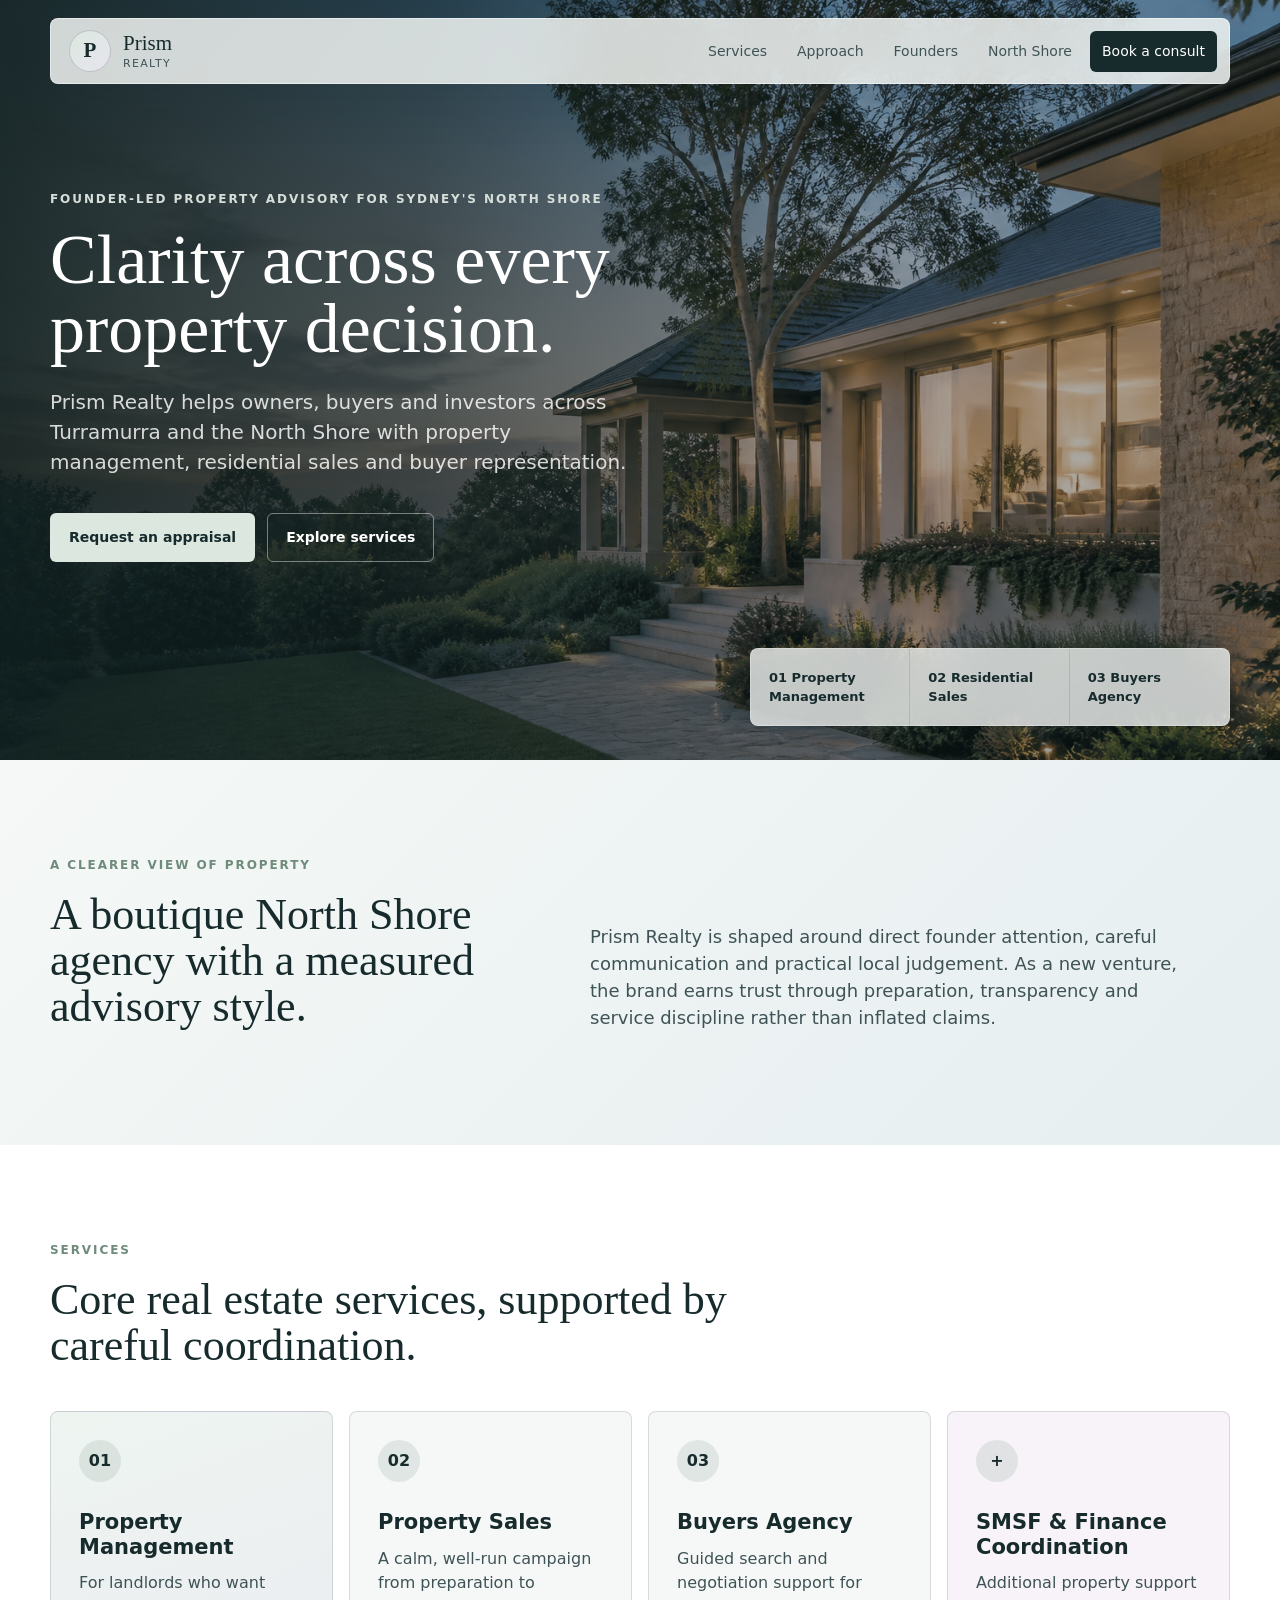
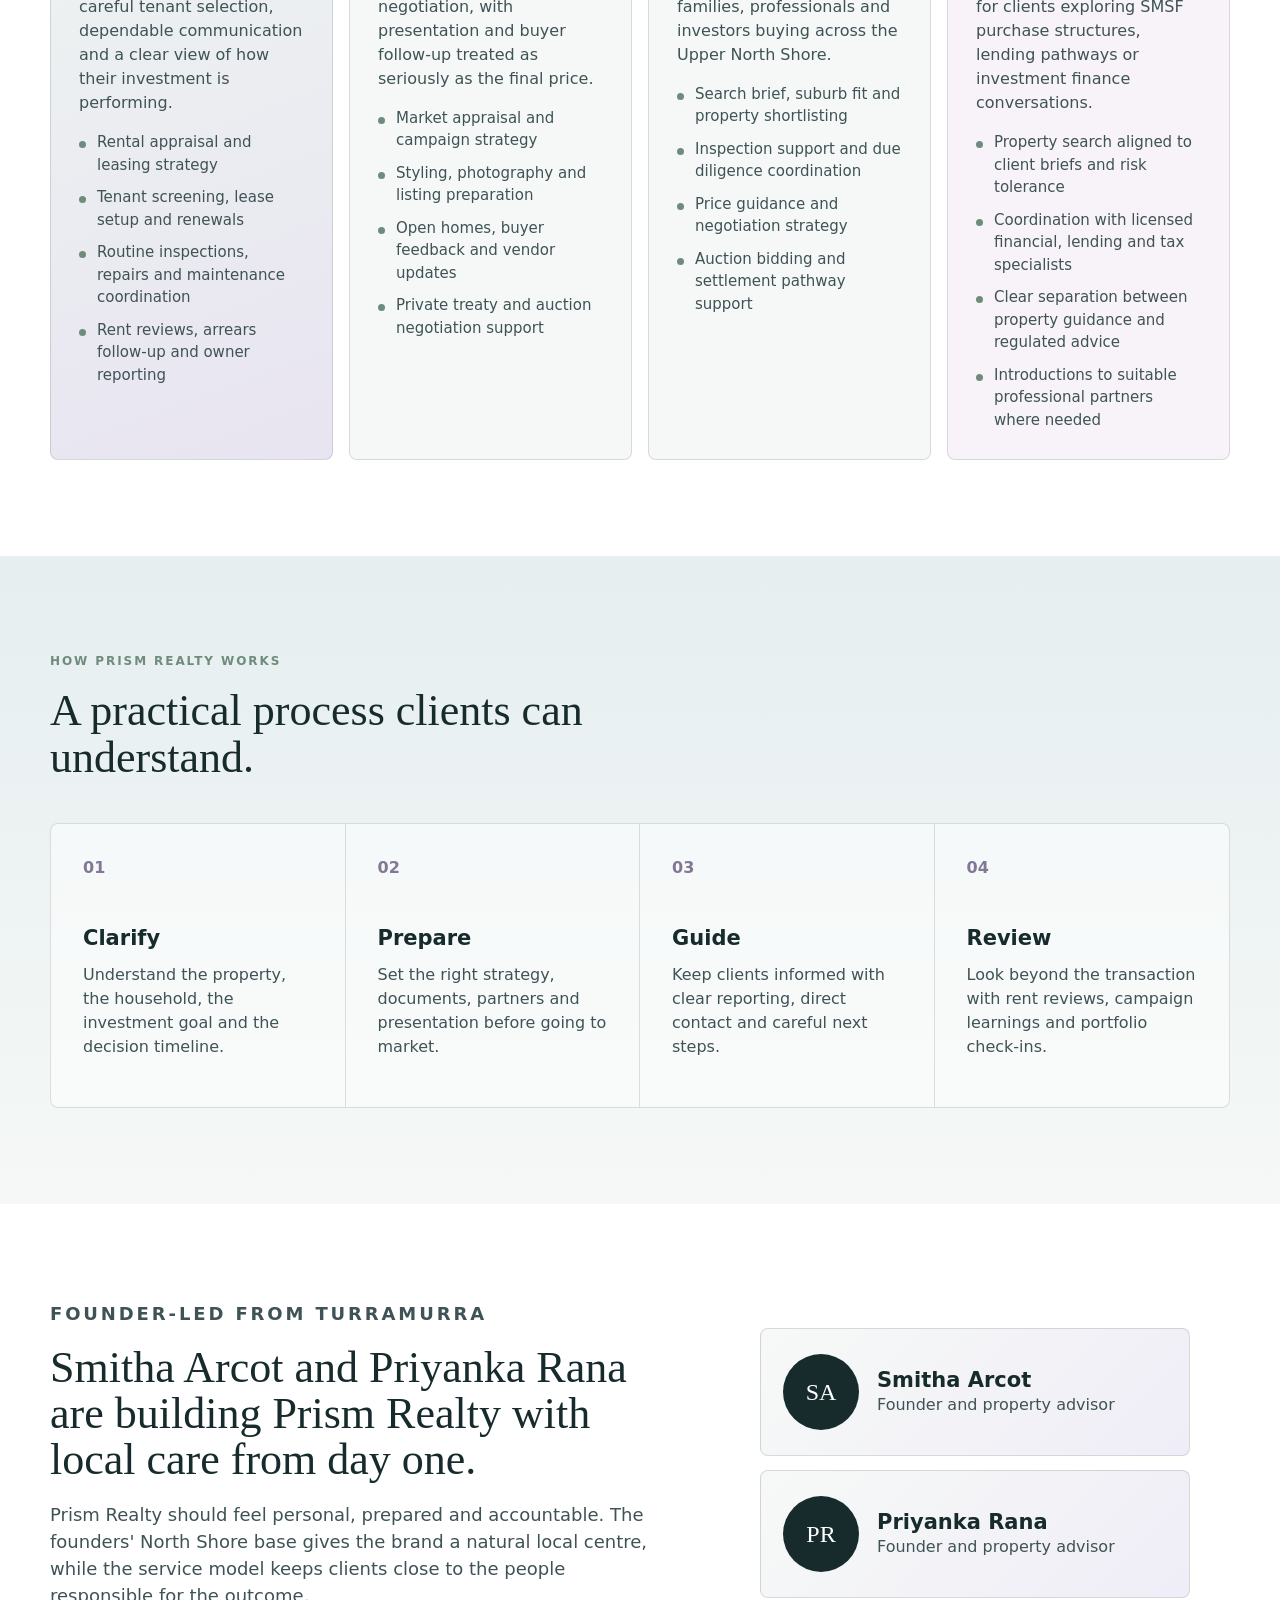
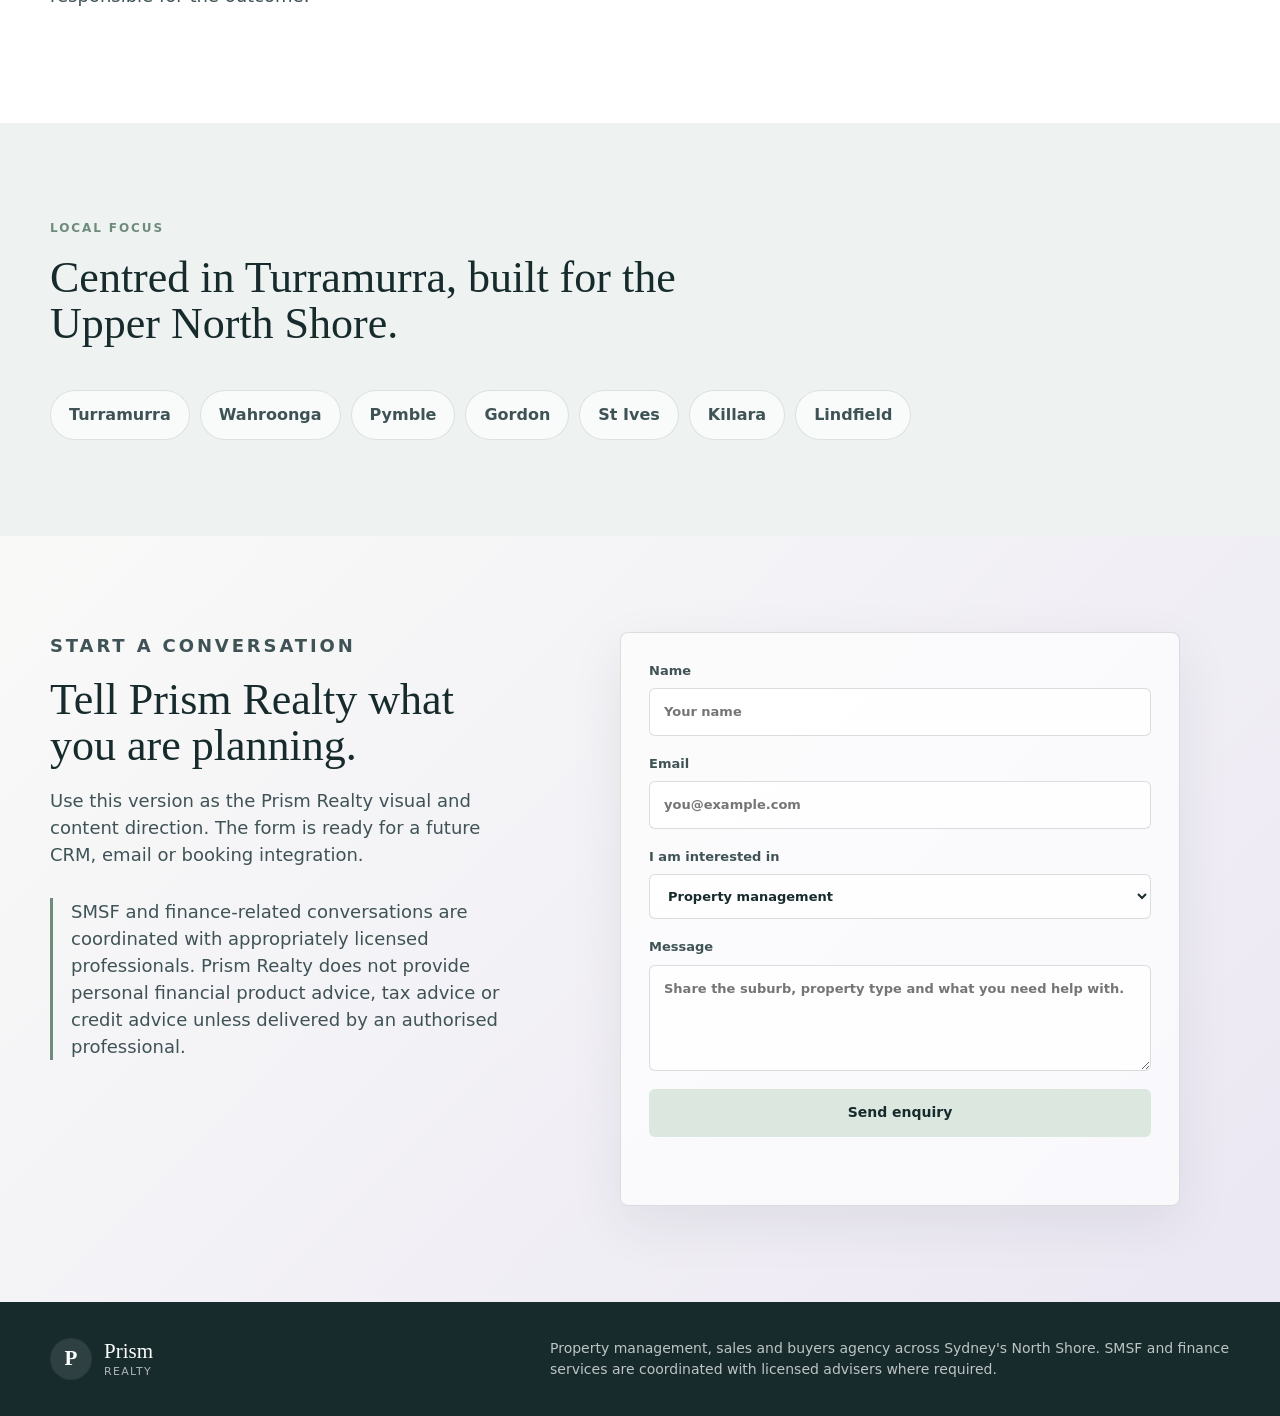
==== index.html @ a43b17c7 "Rebrand site to Prism Realty" ====
<!doctype html>
<html lang="en-AU">
  <head>
    <meta charset="utf-8" />
    <meta name="viewport" content="width=device-width, initial-scale=1" />
    <meta http-equiv="refresh" content="0; url=prism-realty.html" />
    <title>Prism Realty</title>
    <link rel="canonical" href="prism-realty.html" />
  </head>
  <body>
    <p><a href="prism-realty.html">Continue to Prism Realty</a></p>
  </body>
</html>
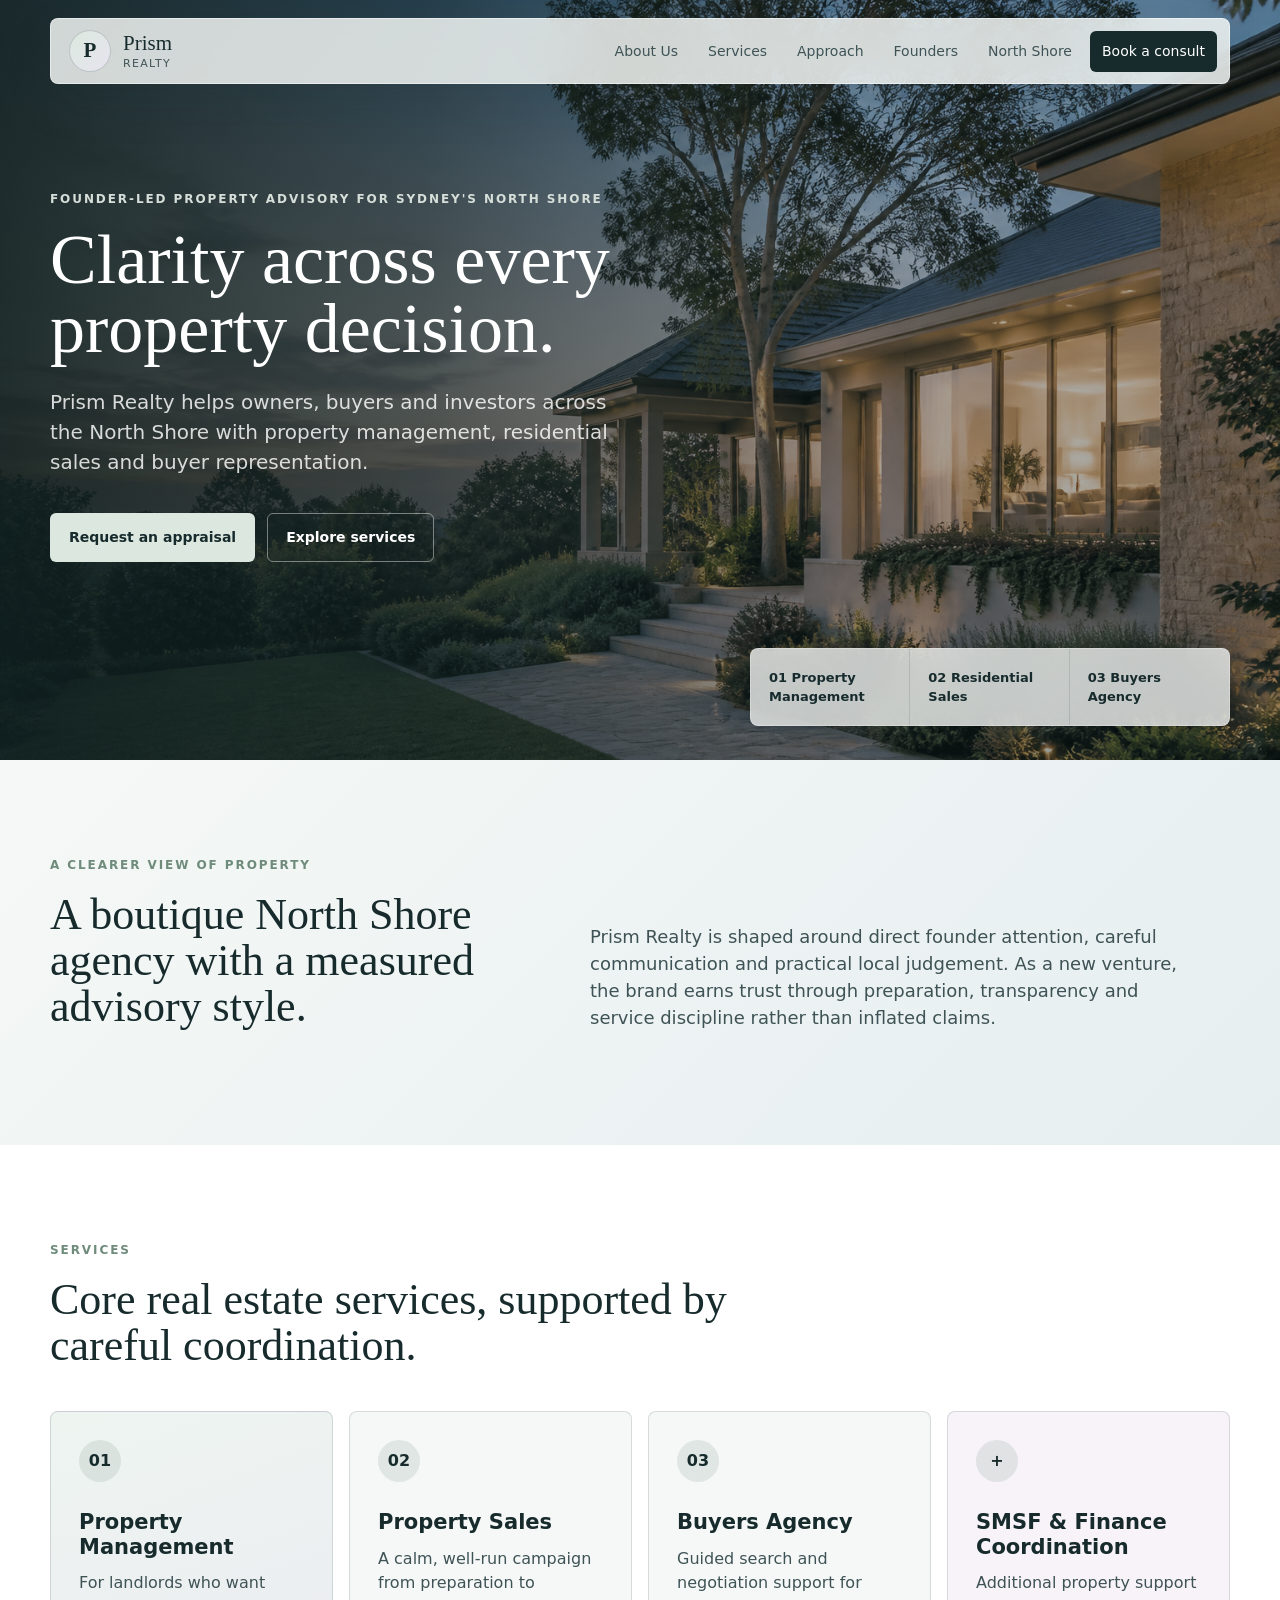
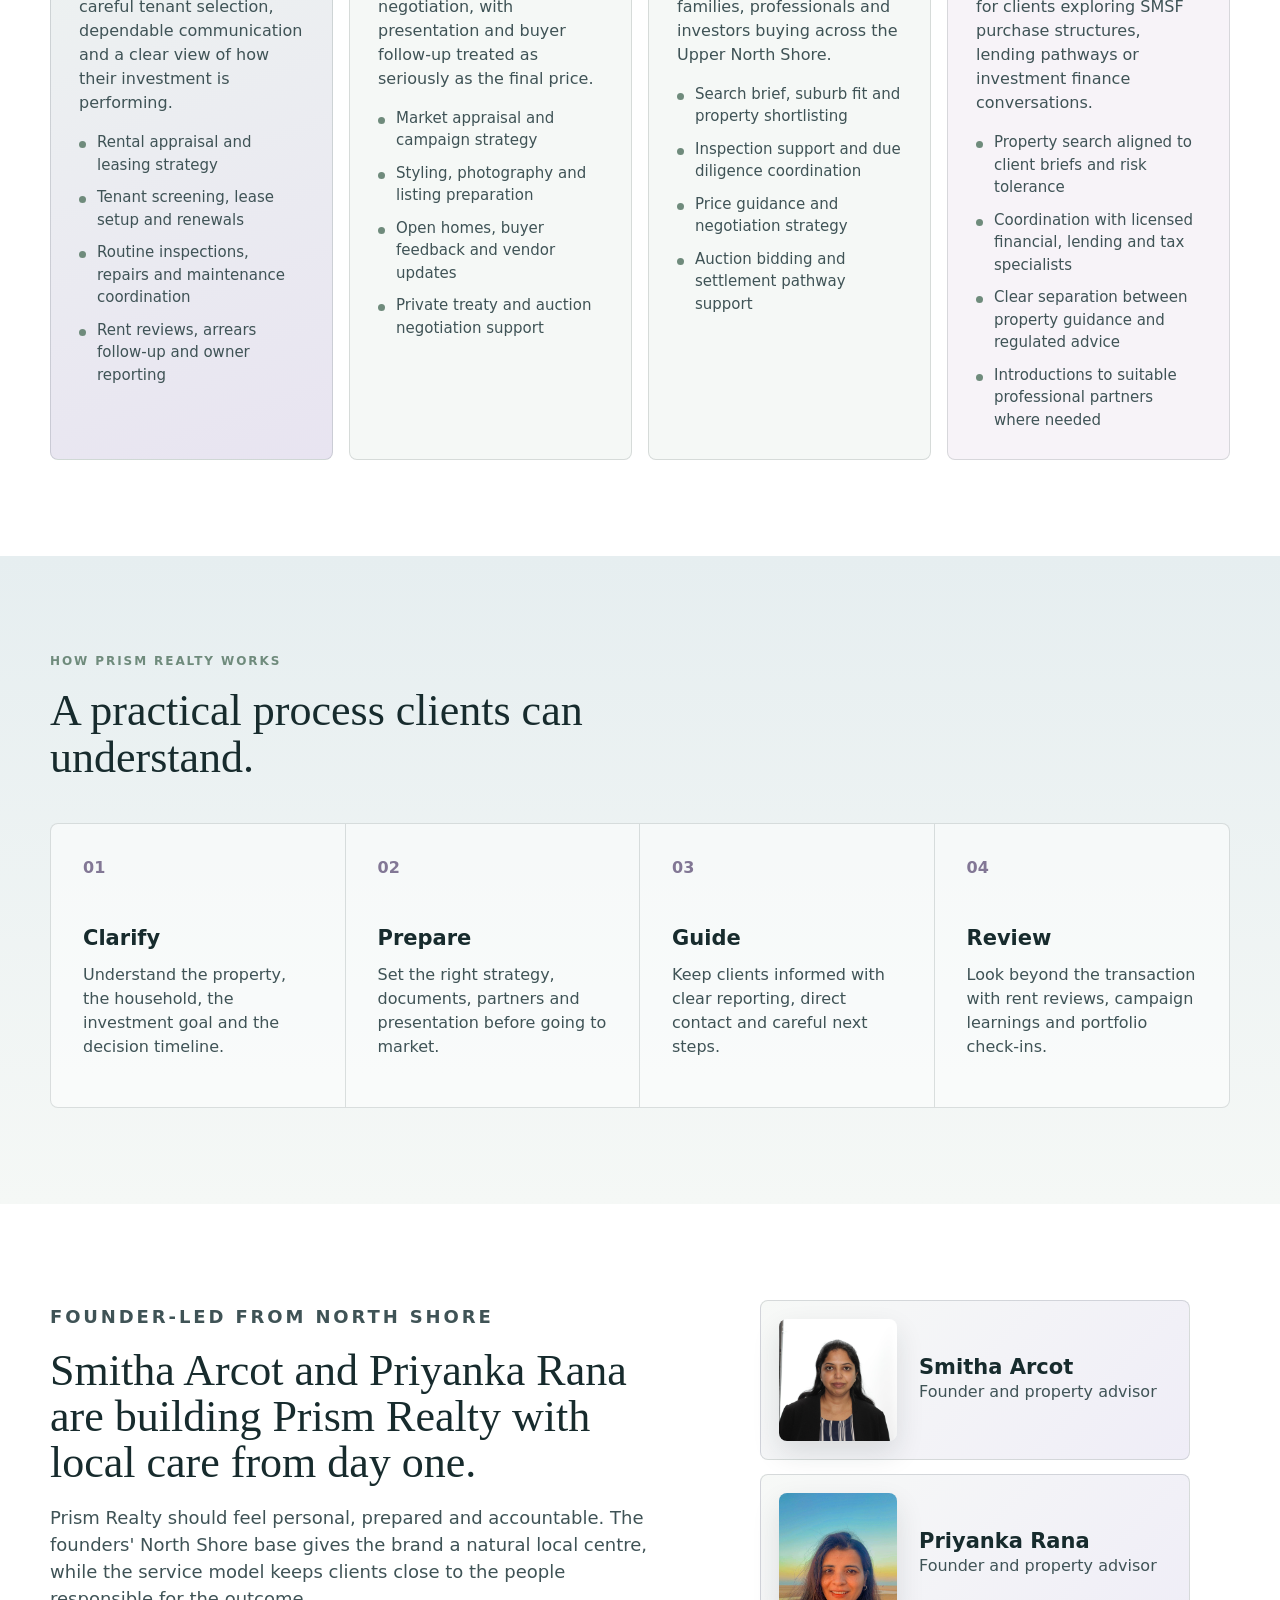
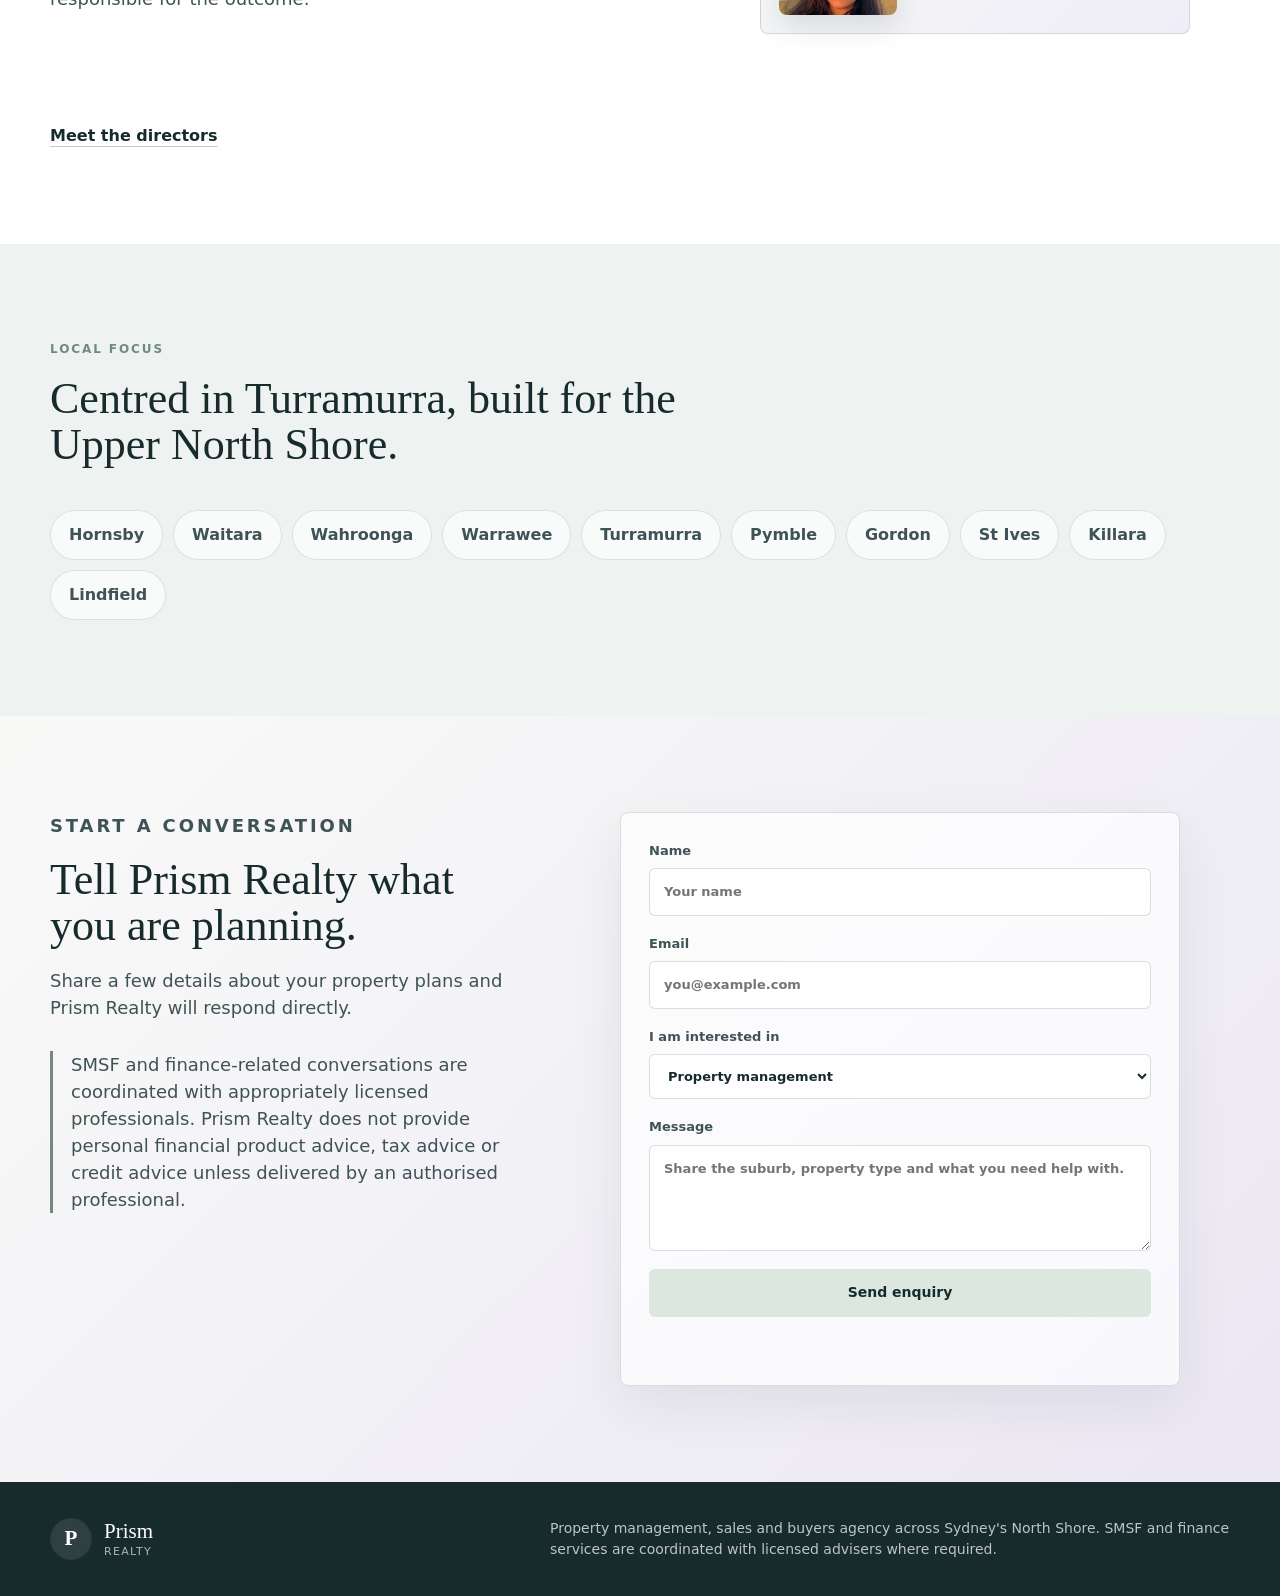
==== commit 3935991f: "Profile Page Build" ====
--- a/index.html
+++ b/index.html
@@ -3,11 +3,283 @@
   <head>
     <meta charset="utf-8" />
     <meta name="viewport" content="width=device-width, initial-scale=1" />
-    <meta http-equiv="refresh" content="0; url=prism-realty.html" />
-    <title>Prism Realty</title>
-    <link rel="canonical" href="prism-realty.html" />
+    <title>Prism Realty | North Shore Property Management, Sales & Buyers Agency</title>
+    <meta
+      name="description"
+      content="Prism Realty is a founder-led real estate advisory for Sydney's North Shore, supporting property management, residential sales, buyers agency and coordinated SMSF property services."
+    />
+    <link rel="icon" type="image/svg+xml" href="assets/prism-favicon.svg" />
+    <link rel="stylesheet" href="styles.css" />
   </head>
   <body>
-    <p><a href="prism-realty.html">Continue to Prism Realty</a></p>
+    <header class="site-header" id="top">
+      <a class="brand" href="#top" aria-label="Prism Realty home">
+        <span class="brand-mark" aria-hidden="true">P</span>
+        <span>
+          <strong>Prism</strong>
+          <small>Realty</small>
+        </span>
+      </a>
+      <button class="nav-toggle" type="button" aria-expanded="false" aria-controls="site-nav">
+        <span class="sr-only">Menu</span>
+        <span></span>
+        <span></span>
+      </button>
+      <nav class="site-nav" id="site-nav" aria-label="Primary navigation">
+        <a href="about.html">About Us</a>
+        <a href="#services">Services</a>
+        <a href="#approach">Approach</a>
+        <a href="#founders">Founders</a>
+        <a href="#north-shore">North Shore</a>
+        <a class="nav-cta" href="#contact">Book a consult</a>
+      </nav>
+    </header>
+
+    <main>
+      <section class="hero" aria-label="Prism Realty introduction">
+        <img class="hero-image" src="assets/prism-realty-hero.png" alt="Leafy North Shore home at dusk" />
+        <div class="hero-shade" aria-hidden="true"></div>
+        <div class="hero-content">
+          <p class="eyebrow">Founder-led property advisory for Sydney's North Shore</p>
+          <h1>Clarity across every property decision.</h1>
+          <p class="hero-copy">
+            Prism Realty helps owners, buyers and investors across the North Shore
+            with property management, residential sales and buyer representation.
+          </p>
+          <div class="hero-actions" aria-label="Primary actions">
+            <a class="button primary" href="#contact">Request an appraisal</a>
+            <a class="button secondary" href="#services">Explore services</a>
+          </div>
+        </div>
+        <aside class="hero-panel" aria-label="Prism Realty focus areas">
+          <span>01 Property Management</span>
+          <span>02 Residential Sales</span>
+          <span>03 Buyers Agency</span>
+        </aside>
+      </section>
+
+      <section class="intro section-pad">
+        <div class="intro-text">
+          <p class="eyebrow">A clearer view of property</p>
+          <h2>A boutique North Shore agency with a measured advisory style.</h2>
+        </div>
+        <p>
+          Prism Realty is shaped around direct founder attention, careful communication and practical local
+          judgement. As a new venture, the brand earns trust through preparation, transparency and service
+          discipline rather than inflated claims.
+        </p>
+      </section>
+
+      <section class="services section-pad" id="services">
+        <div class="section-heading">
+          <p class="eyebrow">Services</p>
+          <h2>Core real estate services, supported by careful coordination.</h2>
+        </div>
+
+        <div class="service-grid">
+          <article class="service-card feature">
+            <div class="service-number">01</div>
+            <h3>Property Management</h3>
+            <p>
+              For landlords who want careful tenant selection, dependable communication and a clear
+              view of how their investment is performing.
+            </p>
+            <ul>
+              <li>Rental appraisal and leasing strategy</li>
+              <li>Tenant screening, lease setup and renewals</li>
+              <li>Routine inspections, repairs and maintenance coordination</li>
+              <li>Rent reviews, arrears follow-up and owner reporting</li>
+            </ul>
+          </article>
+
+          <article class="service-card">
+            <div class="service-number">02</div>
+            <h3>Property Sales</h3>
+            <p>
+              A calm, well-run campaign from preparation to negotiation, with presentation and buyer
+              follow-up treated as seriously as the final price.
+            </p>
+            <ul>
+              <li>Market appraisal and campaign strategy</li>
+              <li>Styling, photography and listing preparation</li>
+              <li>Open homes, buyer feedback and vendor updates</li>
+              <li>Private treaty and auction negotiation support</li>
+            </ul>
+          </article>
+
+          <article class="service-card">
+            <div class="service-number">03</div>
+            <h3>Buyers Agency</h3>
+            <p>
+              Guided search and negotiation support for families, professionals and investors buying
+              across the Upper North Shore.
+            </p>
+            <ul>
+              <li>Search brief, suburb fit and property shortlisting</li>
+              <li>Inspection support and due diligence coordination</li>
+              <li>Price guidance and negotiation strategy</li>
+              <li>Auction bidding and settlement pathway support</li>
+            </ul>
+          </article>
+
+          <article class="service-card advisory">
+            <div class="service-number">+</div>
+            <h3>SMSF & Finance Coordination</h3>
+            <p>
+              Additional property support for clients exploring SMSF purchase structures, lending
+              pathways or investment finance conversations.
+            </p>
+            <ul>
+              <li>Property search aligned to client briefs and risk tolerance</li>
+              <li>Coordination with licensed financial, lending and tax specialists</li>
+              <li>Clear separation between property guidance and regulated advice</li>
+              <li>Introductions to suitable professional partners where needed</li>
+            </ul>
+          </article>
+        </div>
+      </section>
+
+      <section class="approach section-pad" id="approach">
+        <div class="section-heading">
+          <p class="eyebrow">How Prism Realty Works</p>
+          <h2>A practical process clients can understand.</h2>
+        </div>
+
+        <div class="process">
+          <article>
+            <span>01</span>
+            <h3>Clarify</h3>
+            <p>Understand the property, the household, the investment goal and the decision timeline.</p>
+          </article>
+          <article>
+            <span>02</span>
+            <h3>Prepare</h3>
+            <p>Set the right strategy, documents, partners and presentation before going to market.</p>
+          </article>
+          <article>
+            <span>03</span>
+            <h3>Guide</h3>
+            <p>Keep clients informed with clear reporting, direct contact and careful next steps.</p>
+          </article>
+          <article>
+            <span>04</span>
+            <h3>Review</h3>
+            <p>Look beyond the transaction with rent reviews, campaign learnings and portfolio check-ins.</p>
+          </article>
+        </div>
+      </section>
+
+      <section class="founders section-pad" id="founders">
+        <div class="founder-copy">
+          <p class="eyebrow">Founder-led from North Shore</p>
+          <h2>Smitha Arcot and Priyanka Rana are building Prism Realty with local care from day one.</h2>
+          <p>
+            Prism Realty should feel personal, prepared and accountable. The founders' North Shore base
+            gives the brand a natural local centre, while the service model keeps clients close to the
+            people responsible for the outcome.
+          </p>
+        </div>
+        <div class="founder-cards" aria-label="Founders">
+          <article>
+            <img src="Smitha.jpeg" alt="Smitha Arcot" />
+            <div>
+              <h3>Smitha Arcot</h3>
+              <p>Founder and property advisor</p>
+            </div>
+          </article>
+          <article>
+            <img src="Priyanka.jpeg" alt="Priyanka Rana" />
+            <div>
+              <h3>Priyanka Rana</h3>
+              <p>Founder and property advisor</p>
+            </div>
+          </article>
+        </div>
+        <a class="text-link" href="about.html">Meet the directors</a>
+      </section>
+
+      <section class="north-shore section-pad" id="north-shore">
+        <div class="section-heading">
+          <p class="eyebrow">Local focus</p>
+          <h2>Centred in Turramurra, built for the Upper North Shore.</h2>
+        </div>
+        <div class="suburb-strip" aria-label="North Shore suburbs">
+          <span>Hornsby</span>
+          <span>Waitara</span>
+          <span>Wahroonga</span>
+          <span>Warrawee</span>
+          <span>Turramurra</span>          
+          <span>Pymble</span>
+          <span>Gordon</span>
+          <span>St Ives</span>
+          <span>Killara</span>
+          <span>Lindfield</span>
+        </div>
+      </section>
+
+      <section class="contact section-pad" id="contact">
+        <div class="contact-copy">
+          <p class="eyebrow">Start a conversation</p>
+          <h2>Tell Prism Realty what you are planning.</h2>
+          <p>
+            Share a few details about your property plans and Prism Realty will respond directly.
+          </p>
+          <p class="note">
+            SMSF and finance-related conversations are coordinated with appropriately licensed professionals.
+            Prism Realty does not provide personal financial product advice, tax advice or credit advice
+            unless delivered by an authorised professional.
+          </p>
+        </div>
+
+        <form class="contact-form" action="https://api.web3forms.com/submit" method="POST" aria-label="Contact form">
+          <input type="hidden" name="access_key" value="7c86789f-d9c9-4864-abad-19c377d803b7" />
+          <input type="hidden" name="subject" value="New Prism Realty website enquiry" />
+          <input type="hidden" name="from_name" value="Prism Realty Website" />
+          <input type="checkbox" name="botcheck" tabindex="-1" autocomplete="off" class="botcheck" />
+          <label>
+            Name
+            <input type="text" name="name" autocomplete="name" placeholder="Your name" required />
+          </label>
+          <label>
+            Email
+            <input type="email" name="email" autocomplete="email" placeholder="you@example.com" required />
+          </label>
+          <label>
+            I am interested in
+            <select name="interest" required>
+              <option>Property management</option>
+              <option>Property sales</option>
+              <option>Buyers agency</option>
+              <option>SMSF or finance coordination</option>
+            </select>
+          </label>
+          <label>
+            Message
+            <textarea name="message" rows="4" placeholder="Share the suburb, property type and what you need help with." required></textarea>
+          </label>
+          <button class="button primary" type="submit">
+            <span class="button-label">Send enquiry</span>
+            <span class="button-loading" aria-hidden="true">Sending...</span>
+          </button>
+          <p class="form-status" role="status" aria-live="polite"></p>
+        </form>
+      </section>
+    </main>
+
+    <footer class="site-footer">
+      <a class="brand footer-brand" href="#top" aria-label="Prism Realty home">
+        <span class="brand-mark" aria-hidden="true">P</span>
+        <span>
+          <strong>Prism</strong>
+          <small>Realty</small>
+        </span>
+      </a>
+      <p>
+        Property management, sales and buyers agency across Sydney's North Shore. SMSF and finance
+        services are coordinated with licensed advisers where required.
+      </p>
+    </footer>
+
+    <script src="script.js"></script>
   </body>
 </html>
--- a/styles.css
+++ b/styles.css
@@ -0,0 +1,1071 @@
+:root {
+  --ink: #172b2d;
+  --ink-soft: #3f5356;
+  --eucalypt: #6f8b7c;
+  --sage: #dce8df;
+  --mist: #f5f8f6;
+  --sea: #e6eef0;
+  --lavender: #e8e4f1;
+  --lavender-deep: #827795;
+  --stone: #f1eee8;
+  --sand: #d8cdbf;
+  --line: rgba(23, 43, 45, 0.14);
+  --white: #ffffff;
+  --shadow: 0 24px 80px rgba(23, 43, 45, 0.16);
+}
+
+* {
+  box-sizing: border-box;
+}
+
+html {
+  scroll-behavior: smooth;
+}
+
+body {
+  margin: 0;
+  background: var(--mist);
+  color: var(--ink);
+  font-family: Avenir Next, Avenir, Inter, ui-sans-serif, system-ui, -apple-system, BlinkMacSystemFont, "Segoe UI", sans-serif;
+  line-height: 1.5;
+}
+
+img {
+  display: block;
+  max-width: 100%;
+}
+
+a {
+  color: inherit;
+  text-decoration: none;
+}
+
+button,
+input,
+select,
+textarea {
+  font: inherit;
+}
+
+.sr-only {
+  position: absolute;
+  width: 1px;
+  height: 1px;
+  padding: 0;
+  margin: -1px;
+  overflow: hidden;
+  clip: rect(0, 0, 0, 0);
+  white-space: nowrap;
+  border: 0;
+}
+
+.site-header {
+  position: fixed;
+  z-index: 20;
+  top: 18px;
+  left: 50%;
+  display: flex;
+  width: min(1180px, calc(100% - 32px));
+  min-height: 66px;
+  align-items: center;
+  justify-content: space-between;
+  padding: 10px 12px 10px 18px;
+  border: 1px solid rgba(255, 255, 255, 0.48);
+  border-radius: 8px;
+  background: rgba(245, 248, 246, 0.84);
+  box-shadow: 0 18px 48px rgba(23, 43, 45, 0.12);
+  backdrop-filter: blur(18px);
+  transform: translateX(-50%);
+}
+
+.brand {
+  display: inline-flex;
+  align-items: center;
+  gap: 12px;
+}
+
+.brand-mark {
+  display: grid;
+  width: 42px;
+  height: 42px;
+  place-items: center;
+  border: 1px solid rgba(23, 43, 45, 0.18);
+  border-radius: 50%;
+  background:
+    linear-gradient(135deg, rgba(220, 232, 223, 0.95), rgba(232, 228, 241, 0.95)),
+    var(--sage);
+  color: var(--ink);
+  font-family: Georgia, "Times New Roman", serif;
+  font-size: 21px;
+  font-weight: 600;
+}
+
+.brand strong {
+  display: block;
+  font-family: Georgia, "Times New Roman", serif;
+  font-size: 21px;
+  font-weight: 500;
+  line-height: 1;
+}
+
+.brand small {
+  display: block;
+  margin-top: 4px;
+  color: var(--ink-soft);
+  font-size: 11px;
+  letter-spacing: 0.12em;
+  line-height: 1;
+  text-transform: uppercase;
+}
+
+.site-nav {
+  display: flex;
+  align-items: center;
+  gap: 6px;
+}
+
+.site-nav a {
+  border-radius: 6px;
+  color: var(--ink-soft);
+  font-size: 14px;
+  padding: 10px 12px;
+}
+
+.site-nav a:hover,
+.site-nav a:focus-visible {
+  background: rgba(111, 139, 124, 0.12);
+  color: var(--ink);
+  outline: none;
+}
+
+.site-nav a[aria-current="page"] {
+  background: rgba(111, 139, 124, 0.14);
+  color: var(--ink);
+}
+
+.site-nav .nav-cta {
+  background: var(--ink);
+  color: var(--white);
+}
+
+.nav-toggle {
+  display: none;
+}
+
+.hero {
+  position: relative;
+  min-height: 760px;
+  overflow: hidden;
+  background: var(--ink);
+}
+
+.hero-image,
+.hero-shade {
+  position: absolute;
+  inset: 0;
+  width: 100%;
+  height: 100%;
+}
+
+.hero-image {
+  object-fit: cover;
+}
+
+.hero-shade {
+  background:
+    linear-gradient(90deg, rgba(15, 31, 31, 0.9) 0%, rgba(15, 31, 31, 0.64) 33%, rgba(15, 31, 31, 0.16) 68%),
+    linear-gradient(180deg, rgba(15, 31, 31, 0.18), rgba(15, 31, 31, 0.26));
+}
+
+.hero-content {
+  position: relative;
+  z-index: 2;
+  width: min(1180px, calc(100% - 40px));
+  margin: 0 auto;
+  padding: 190px 0 170px;
+  color: var(--white);
+}
+
+.eyebrow {
+  margin: 0 0 18px;
+  color: var(--eucalypt);
+  font-size: 12px;
+  font-weight: 700;
+  letter-spacing: 0.16em;
+  text-transform: uppercase;
+}
+
+.hero .eyebrow {
+  color: #d6ded9;
+}
+
+h1,
+h2,
+h3,
+p {
+  margin-top: 0;
+}
+
+h1,
+h2 {
+  font-family: Georgia, "Times New Roman", serif;
+  font-weight: 500;
+  letter-spacing: 0;
+}
+
+h1 {
+  max-width: 720px;
+  margin-bottom: 24px;
+  font-size: 70px;
+  line-height: 0.98;
+}
+
+h2 {
+  margin-bottom: 18px;
+  font-size: 44px;
+  line-height: 1.05;
+}
+
+h3 {
+  margin-bottom: 12px;
+  font-size: 21px;
+  line-height: 1.18;
+}
+
+.hero-copy {
+  max-width: 590px;
+  color: rgba(255, 255, 255, 0.82);
+  font-size: 20px;
+}
+
+.hero-actions {
+  display: flex;
+  flex-wrap: wrap;
+  gap: 12px;
+  margin-top: 36px;
+}
+
+.button {
+  display: inline-flex;
+  min-height: 48px;
+  align-items: center;
+  justify-content: center;
+  border: 1px solid transparent;
+  border-radius: 6px;
+  cursor: pointer;
+  font-size: 14px;
+  font-weight: 700;
+  padding: 13px 18px;
+}
+
+.button.primary {
+  background: var(--sage);
+  color: var(--ink);
+}
+
+.button.primary:hover,
+.button.primary:focus-visible {
+  background: var(--lavender);
+  outline: none;
+}
+
+.button.secondary {
+  border-color: rgba(255, 255, 255, 0.42);
+  color: var(--white);
+}
+
+.button.secondary:hover,
+.button.secondary:focus-visible {
+  background: rgba(255, 255, 255, 0.12);
+  outline: none;
+}
+
+.button.dark {
+  background: var(--ink);
+  color: var(--white);
+}
+
+.button.dark:hover,
+.button.dark:focus-visible {
+  background: #244042;
+  outline: none;
+}
+
+.text-link {
+  display: inline-flex;
+  width: fit-content;
+  align-items: center;
+  color: var(--ink);
+  font-weight: 800;
+  text-decoration: underline;
+  text-decoration-color: rgba(111, 139, 124, 0.45);
+  text-underline-offset: 5px;
+}
+
+.hero-panel {
+  position: absolute;
+  z-index: 3;
+  right: max(20px, calc((100vw - 1180px) / 2));
+  bottom: 34px;
+  display: grid;
+  width: min(480px, calc(100% - 40px));
+  grid-template-columns: repeat(3, 1fr);
+  border: 1px solid rgba(255, 255, 255, 0.28);
+  border-radius: 8px;
+  background: rgba(245, 248, 246, 0.78);
+  box-shadow: var(--shadow);
+  backdrop-filter: blur(18px);
+}
+
+.hero-panel span {
+  min-height: 76px;
+  display: flex;
+  align-items: center;
+  border-right: 1px solid rgba(23, 43, 45, 0.12);
+  color: var(--ink);
+  font-size: 13px;
+  font-weight: 700;
+  padding: 18px;
+}
+
+.hero-panel span:last-child {
+  border-right: 0;
+}
+
+.section-pad {
+  padding: 96px max(24px, calc((100vw - 1180px) / 2));
+}
+
+.intro {
+  display: grid;
+  grid-template-columns: minmax(280px, 470px) minmax(280px, 610px);
+  gap: 70px;
+  align-items: end;
+  background: linear-gradient(135deg, var(--mist), var(--sea));
+}
+
+.intro p:last-child,
+.founder-copy p,
+.contact-copy p {
+  color: var(--ink-soft);
+  font-size: 18px;
+}
+
+.section-heading {
+  max-width: 740px;
+  margin-bottom: 42px;
+}
+
+.services {
+  background: var(--white);
+}
+
+.service-grid {
+  display: grid;
+  grid-template-columns: repeat(4, minmax(0, 1fr));
+  gap: 16px;
+}
+
+.service-card {
+  min-height: 470px;
+  border: 1px solid var(--line);
+  border-radius: 8px;
+  background: var(--mist);
+  padding: 28px;
+}
+
+.service-card.feature {
+  background: linear-gradient(160deg, #eef5f1, #e8e4f1);
+}
+
+.service-card.advisory {
+  background: #f7f3f8;
+}
+
+.service-number {
+  display: inline-flex;
+  width: 42px;
+  height: 42px;
+  align-items: center;
+  justify-content: center;
+  margin-bottom: 28px;
+  border-radius: 50%;
+  background: rgba(111, 139, 124, 0.16);
+  color: var(--ink);
+  font-weight: 800;
+}
+
+.service-card p {
+  color: var(--ink-soft);
+  min-height: 120px;
+}
+
+.service-card ul {
+  display: grid;
+  gap: 10px;
+  margin: 0;
+  padding: 0;
+  list-style: none;
+}
+
+.service-card li {
+  position: relative;
+  color: var(--ink-soft);
+  font-size: 15px;
+  padding-left: 18px;
+}
+
+.service-card li::before {
+  position: absolute;
+  left: 0;
+  top: 10px;
+  width: 7px;
+  height: 7px;
+  border-radius: 50%;
+  background: var(--eucalypt);
+  content: "";
+}
+
+.approach {
+  background: linear-gradient(180deg, var(--sea), var(--mist));
+}
+
+.process {
+  display: grid;
+  grid-template-columns: repeat(4, minmax(0, 1fr));
+  border: 1px solid var(--line);
+  border-radius: 8px;
+  overflow: hidden;
+  background: rgba(255, 255, 255, 0.52);
+}
+
+.process article {
+  min-height: 250px;
+  padding: 32px;
+  border-right: 1px solid var(--line);
+}
+
+.process article:last-child {
+  border-right: 0;
+}
+
+.process span {
+  display: block;
+  margin-bottom: 46px;
+  color: var(--lavender-deep);
+  font-weight: 800;
+}
+
+.process p {
+  color: var(--ink-soft);
+}
+
+.founders {
+  display: grid;
+  grid-template-columns: minmax(280px, 620px) minmax(280px, 430px);
+  gap: 90px;
+  align-items: center;
+  background: var(--white);
+}
+
+.founder-cards {
+  display: grid;
+  gap: 14px;
+}
+
+.founder-cards article {
+  display: grid;
+  grid-template-columns: 118px 1fr;
+  column-gap: 22px;
+  align-items: center;
+  min-height: 158px;
+  border: 1px solid var(--line);
+  border-radius: 8px;
+  background: linear-gradient(135deg, #f7f9f7, #efedf7);
+  padding: 18px;
+}
+
+.founder-cards img {
+  width: 118px;
+  height: 122px;
+  border-radius: 8px;
+  object-fit: cover;
+  object-position: center 24%;
+  box-shadow: 0 12px 28px rgba(23, 43, 45, 0.12);
+}
+
+.founder-cards article:first-child img {
+  object-position: center 34%;
+}
+
+.founder-cards h3,
+.founder-cards p {
+  margin-bottom: 0;
+}
+
+.founder-cards p {
+  color: var(--ink-soft);
+}
+
+.north-shore {
+  background: #eef3f1;
+}
+
+.suburb-strip {
+  display: flex;
+  flex-wrap: wrap;
+  gap: 10px;
+}
+
+.suburb-strip span {
+  border: 1px solid rgba(23, 43, 45, 0.12);
+  border-radius: 999px;
+  background: rgba(255, 255, 255, 0.62);
+  color: var(--ink-soft);
+  font-weight: 700;
+  padding: 12px 18px;
+}
+
+.contact {
+  display: grid;
+  grid-template-columns: minmax(280px, 480px) minmax(280px, 560px);
+  gap: 90px;
+  background: linear-gradient(135deg, #f9faf8, #ebe7f3);
+}
+
+.note {
+  margin-top: 30px;
+  border-left: 3px solid var(--eucalypt);
+  padding-left: 18px;
+}
+
+.contact-form {
+  display: grid;
+  gap: 18px;
+  border: 1px solid var(--line);
+  border-radius: 8px;
+  background: rgba(255, 255, 255, 0.68);
+  box-shadow: 0 18px 54px rgba(23, 43, 45, 0.08);
+  padding: 28px;
+}
+
+.contact-form label {
+  display: grid;
+  gap: 8px;
+  color: var(--ink-soft);
+  font-size: 13px;
+  font-weight: 800;
+}
+
+.contact-form input,
+.contact-form select,
+.contact-form textarea {
+  width: 100%;
+  border: 1px solid rgba(23, 43, 45, 0.16);
+  border-radius: 6px;
+  background: rgba(255, 255, 255, 0.82);
+  color: var(--ink);
+  padding: 13px 14px;
+}
+
+.contact-form textarea {
+  resize: vertical;
+}
+
+.contact-form .botcheck,
+.button-loading {
+  display: none;
+}
+
+.contact-form input:focus,
+.contact-form select:focus,
+.contact-form textarea:focus {
+  border-color: var(--lavender-deep);
+  outline: 3px solid rgba(130, 119, 149, 0.18);
+}
+
+.contact-form .button {
+  width: 100%;
+  border: 0;
+}
+
+.contact-form .button:disabled {
+  cursor: wait;
+  opacity: 0.68;
+}
+
+.form-status {
+  min-height: 22px;
+  margin: 0;
+  color: var(--ink-soft);
+  font-size: 14px;
+}
+
+.form-status.is-success {
+  color: #2f6f50;
+}
+
+.form-status.is-error {
+  color: #9e2f34;
+}
+
+.site-footer {
+  display: flex;
+  gap: 28px;
+  align-items: center;
+  justify-content: space-between;
+  padding: 36px max(24px, calc((100vw - 1180px) / 2));
+  background: var(--ink);
+  color: var(--white);
+}
+
+.site-footer p {
+  max-width: 680px;
+  margin: 0;
+  color: rgba(255, 255, 255, 0.72);
+  font-size: 14px;
+}
+
+.footer-brand .brand-mark {
+  background: rgba(255, 255, 255, 0.1);
+  color: var(--white);
+}
+
+.footer-brand small {
+  color: rgba(255, 255, 255, 0.66);
+}
+
+.about-hero {
+  display: grid;
+  grid-template-columns: minmax(300px, 620px) minmax(280px, 470px);
+  gap: 88px;
+  align-items: center;
+  min-height: 760px;
+  padding-top: 160px;
+  background: linear-gradient(135deg, var(--mist), var(--sea));
+}
+
+.about-hero h1 {
+  max-width: 760px;
+  color: var(--ink);
+  font-size: 64px;
+}
+
+.about-hero p:not(.eyebrow) {
+  max-width: 650px;
+  color: var(--ink-soft);
+  font-size: 20px;
+}
+
+.portrait-stack {
+  display: grid;
+  grid-template-columns: repeat(2, minmax(0, 1fr));
+  gap: 18px;
+  align-items: start;
+}
+
+.portrait-card {
+  overflow: hidden;
+  margin: 0;
+  border: 1px solid rgba(255, 255, 255, 0.62);
+  border-radius: 8px;
+  background: var(--white);
+  box-shadow: var(--shadow);
+}
+
+.portrait-card.large {
+  width: 100%;
+}
+
+.portrait-card.offset {
+  width: 100%;
+}
+
+.portrait-card img {
+  width: 100%;
+  aspect-ratio: 4 / 5;
+  object-fit: cover;
+  object-position: center 26%;
+}
+
+.portrait-card.offset img {
+  object-position: center 34%;
+}
+
+.portrait-card figcaption {
+  display: grid;
+  gap: 3px;
+  padding: 18px;
+}
+
+.portrait-card strong {
+  font-family: Georgia, "Times New Roman", serif;
+  font-size: 24px;
+  font-weight: 500;
+}
+
+.portrait-card span,
+.profile-role {
+  color: var(--eucalypt);
+  font-size: 12px;
+  font-weight: 800;
+  letter-spacing: 0.14em;
+  text-transform: uppercase;
+}
+
+.about-intro {
+  background: var(--white);
+}
+
+.about-pillars {
+  display: grid;
+  grid-template-columns: repeat(3, minmax(0, 1fr));
+  gap: 16px;
+}
+
+.about-pillars article {
+  min-height: 250px;
+  border: 1px solid var(--line);
+  border-radius: 8px;
+  background: var(--mist);
+  padding: 28px;
+}
+
+.about-pillars span {
+  display: block;
+  margin-bottom: 42px;
+  color: var(--lavender-deep);
+  font-weight: 800;
+}
+
+.about-pillars p,
+.director-content p {
+  color: var(--ink-soft);
+}
+
+.director-profiles {
+  background: linear-gradient(180deg, var(--sea), var(--mist));
+}
+
+.director-profile {
+  display: grid;
+  grid-template-columns: minmax(260px, 390px) minmax(280px, 1fr);
+  gap: 46px;
+  align-items: center;
+  margin-top: 22px;
+  border: 1px solid var(--line);
+  border-radius: 8px;
+  background: rgba(255, 255, 255, 0.68);
+  padding: 24px;
+}
+
+.director-profile.reverse {
+  grid-template-columns: minmax(280px, 1fr) minmax(260px, 390px);
+}
+
+.director-profile.reverse img {
+  order: 2;
+}
+
+.director-profile img {
+  width: 100%;
+  aspect-ratio: 4 / 5;
+  border-radius: 8px;
+  object-fit: cover;
+  object-position: center 28%;
+}
+
+.director-profile.reverse img {
+  object-position: center 34%;
+}
+
+.director-content {
+  max-width: 640px;
+}
+
+.director-content h3 {
+  margin-bottom: 18px;
+  font-family: Georgia, "Times New Roman", serif;
+  font-size: 42px;
+  font-weight: 500;
+}
+
+.profile-notes {
+  display: flex;
+  flex-wrap: wrap;
+  gap: 10px;
+  margin-top: 28px;
+}
+
+.profile-notes span {
+  border: 1px solid rgba(23, 43, 45, 0.12);
+  border-radius: 999px;
+  background: rgba(255, 255, 255, 0.72);
+  color: var(--ink-soft);
+  font-size: 13px;
+  font-weight: 800;
+  padding: 10px 14px;
+}
+
+.about-cta {
+  display: flex;
+  gap: 32px;
+  align-items: center;
+  justify-content: space-between;
+  background: var(--ink);
+  color: var(--white);
+}
+
+.about-cta div {
+  max-width: 720px;
+}
+
+.about-cta .eyebrow {
+  color: #d6ded9;
+}
+
+.about-cta p:not(.eyebrow) {
+  color: rgba(255, 255, 255, 0.72);
+  font-size: 18px;
+}
+
+@media (max-width: 1020px) {
+  h1 {
+    font-size: 56px;
+  }
+
+  h2 {
+    font-size: 38px;
+  }
+
+  .service-grid {
+    grid-template-columns: repeat(2, minmax(0, 1fr));
+  }
+
+  .process {
+    grid-template-columns: repeat(2, minmax(0, 1fr));
+  }
+
+  .process article:nth-child(2) {
+    border-right: 0;
+  }
+
+  .process article:nth-child(1),
+  .process article:nth-child(2) {
+    border-bottom: 1px solid var(--line);
+  }
+
+  .intro,
+  .founders,
+  .contact,
+  .about-hero {
+    grid-template-columns: 1fr;
+    gap: 34px;
+  }
+
+  .about-pillars {
+    grid-template-columns: 1fr;
+  }
+
+  .director-profile,
+  .director-profile.reverse {
+    grid-template-columns: 1fr;
+  }
+
+  .director-profile.reverse img {
+    order: 0;
+  }
+
+  .about-cta {
+    align-items: flex-start;
+    flex-direction: column;
+  }
+}
+
+@media (max-width: 780px) {
+  .site-header {
+    top: 10px;
+    width: calc(100% - 20px);
+    min-height: 62px;
+  }
+
+  .nav-toggle {
+    display: inline-grid;
+    width: 44px;
+    height: 44px;
+    place-items: center;
+    border: 0;
+    border-radius: 6px;
+    background: var(--ink);
+    cursor: pointer;
+  }
+
+  .nav-toggle span:not(.sr-only) {
+    width: 20px;
+    height: 2px;
+    background: var(--white);
+  }
+
+  .site-nav {
+    position: absolute;
+    top: calc(100% + 8px);
+    right: 0;
+    left: 0;
+    display: none;
+    flex-direction: column;
+    align-items: stretch;
+    border: 1px solid var(--line);
+    border-radius: 8px;
+    background: rgba(245, 248, 246, 0.96);
+    padding: 8px;
+  }
+
+  .site-nav.is-open {
+    display: flex;
+  }
+
+  .site-nav a {
+    padding: 13px 14px;
+  }
+
+  .hero {
+    min-height: 720px;
+  }
+
+  .hero-shade {
+    background:
+      linear-gradient(180deg, rgba(15, 31, 31, 0.85) 0%, rgba(15, 31, 31, 0.52) 58%, rgba(15, 31, 31, 0.3) 100%);
+  }
+
+  .hero-content {
+    width: min(100% - 32px, 640px);
+    padding: 132px 0 160px;
+  }
+
+  h1 {
+    font-size: 44px;
+    line-height: 1.02;
+  }
+
+  .about-hero h1 {
+    font-size: 44px;
+  }
+
+  h2 {
+    font-size: 32px;
+  }
+
+  .hero-copy {
+    font-size: 18px;
+  }
+
+  .hero-panel {
+    left: 16px;
+    right: 16px;
+    width: auto;
+    grid-template-columns: 1fr;
+  }
+
+  .hero-panel span {
+    min-height: 52px;
+    border-right: 0;
+    border-bottom: 1px solid rgba(23, 43, 45, 0.12);
+    padding: 14px 16px;
+  }
+
+  .hero-panel span:last-child {
+    border-bottom: 0;
+  }
+
+  .section-pad {
+    padding-top: 72px;
+    padding-bottom: 72px;
+  }
+
+  .about-hero {
+    min-height: auto;
+    padding-top: 132px;
+  }
+
+  .portrait-stack {
+    gap: 14px;
+  }
+
+  .service-grid,
+  .process {
+    grid-template-columns: 1fr;
+  }
+
+  .service-card {
+    min-height: auto;
+  }
+
+  .service-card p {
+    min-height: 0;
+  }
+
+  .process article,
+  .process article:nth-child(2) {
+    border-right: 0;
+    border-bottom: 1px solid var(--line);
+  }
+
+  .process article:last-child {
+    border-bottom: 0;
+  }
+
+  .site-footer {
+    display: grid;
+  }
+}
+
+@media (max-width: 480px) {
+  .brand strong {
+    font-size: 18px;
+  }
+
+  .brand small {
+    font-size: 10px;
+  }
+
+  h1 {
+    font-size: 38px;
+  }
+
+  .hero-actions {
+    display: grid;
+  }
+
+  .button {
+    width: 100%;
+  }
+
+  .founder-cards article {
+    grid-template-columns: 1fr;
+    row-gap: 16px;
+  }
+
+  .founder-cards img {
+    width: 100%;
+    height: auto;
+    aspect-ratio: 4 / 3;
+  }
+
+  .portrait-stack {
+    grid-template-columns: 1fr;
+  }
+
+  .portrait-card,
+  .portrait-card.large,
+  .portrait-card.offset {
+    width: 100%;
+  }
+
+  .portrait-card.offset {
+    margin-top: 16px;
+  }
+
+  .director-content h3 {
+    font-size: 34px;
+  }
+}
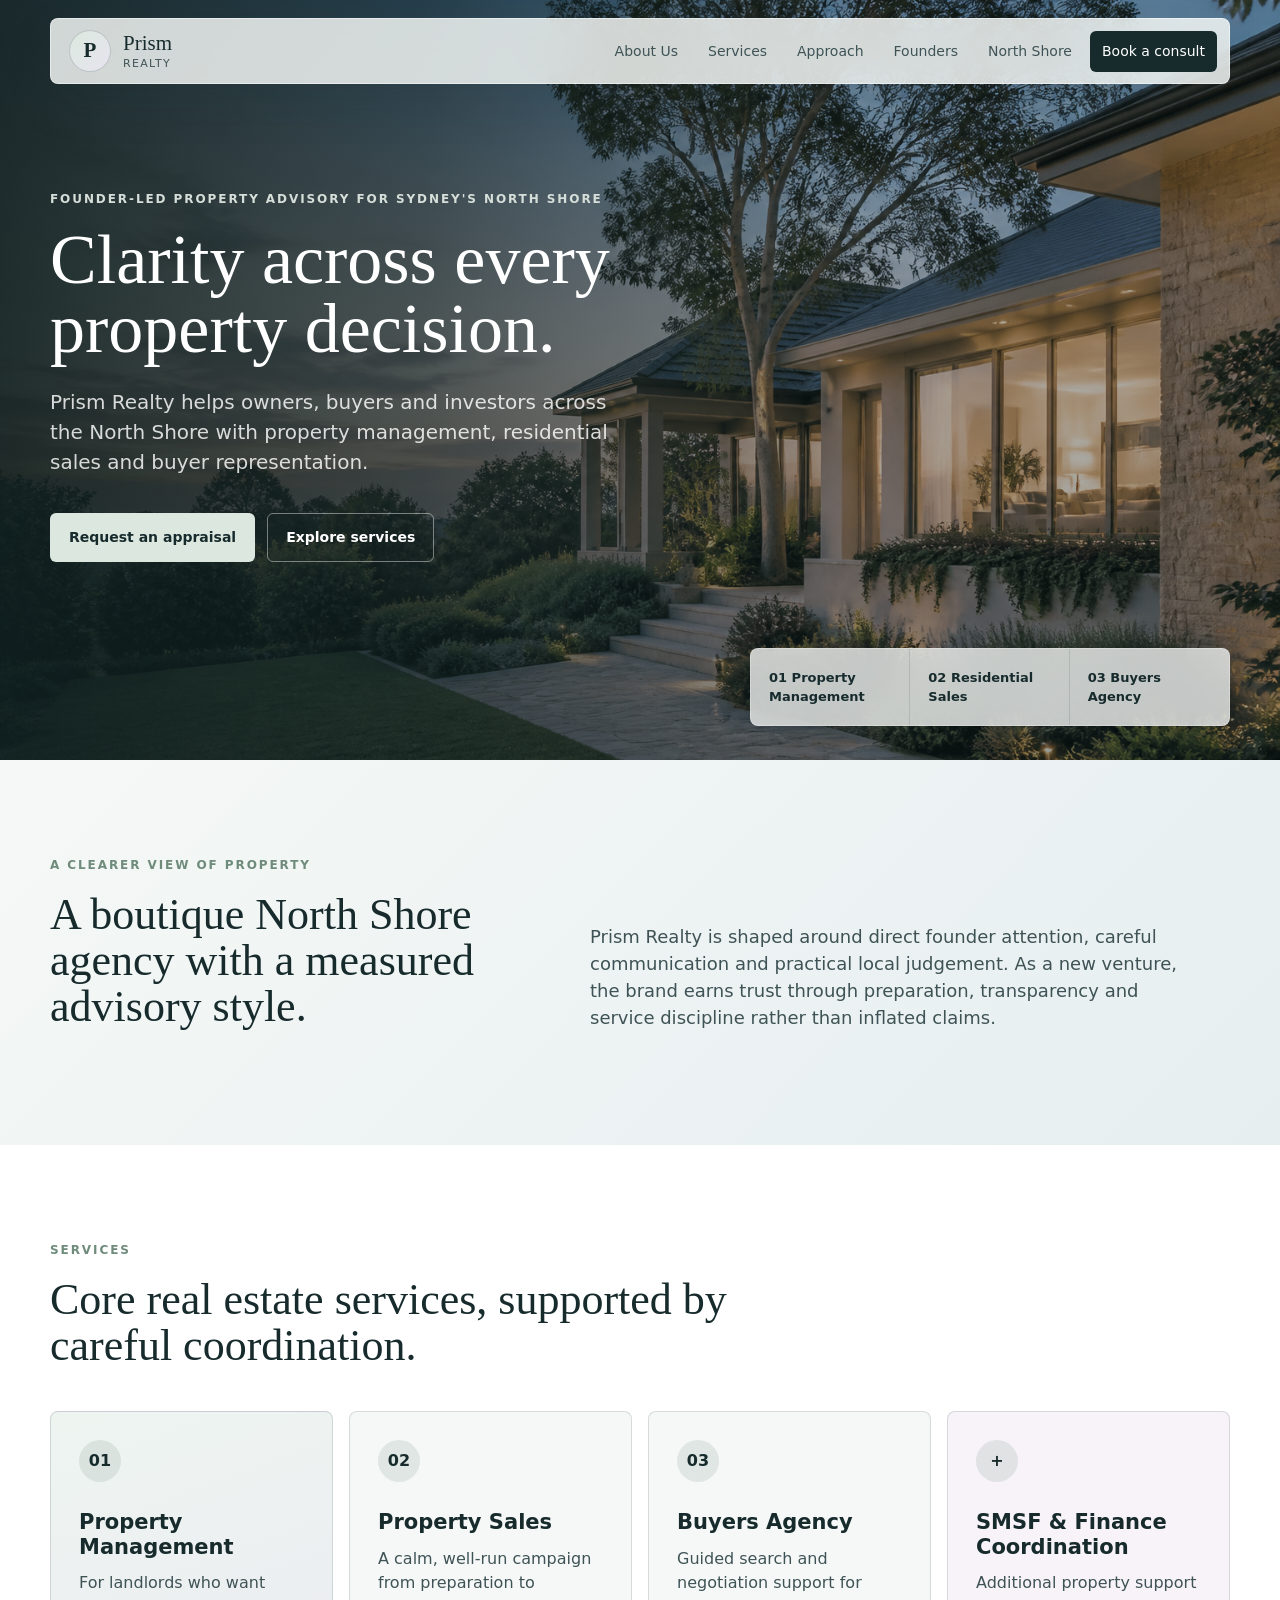
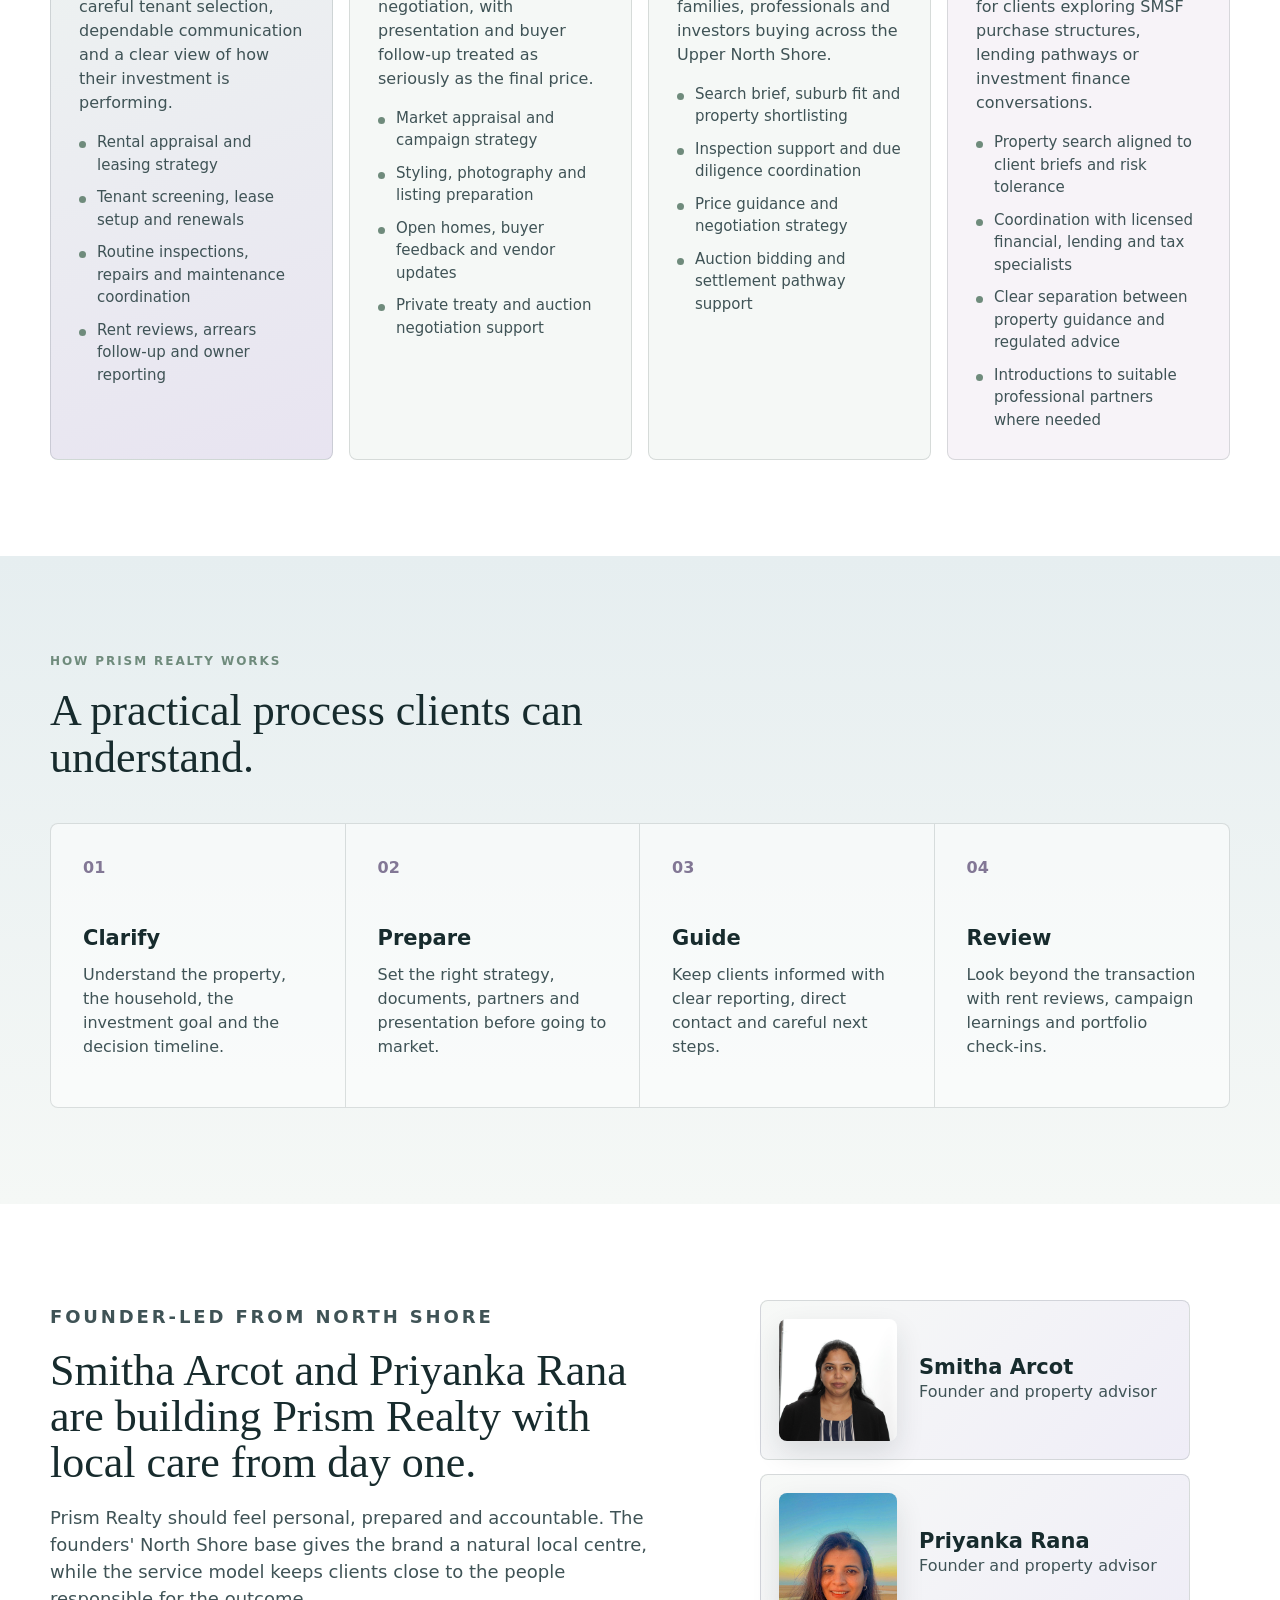
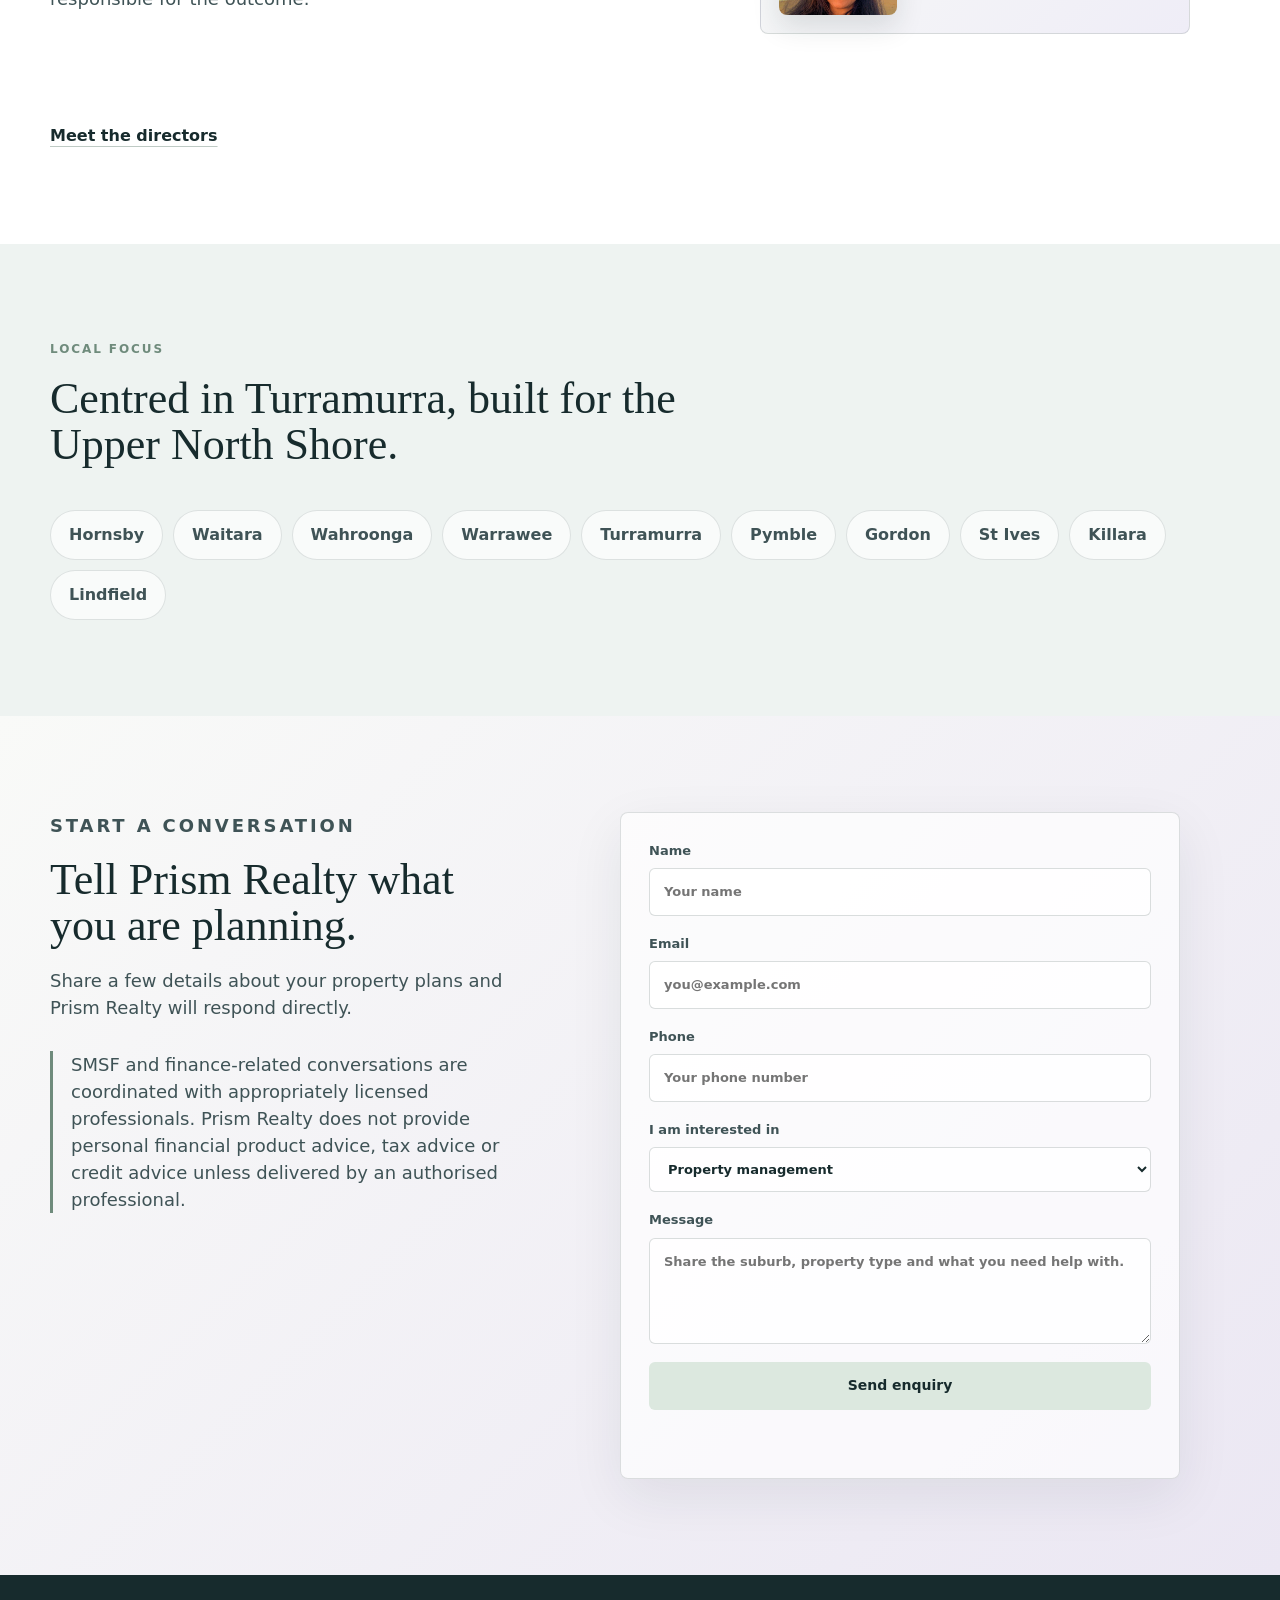
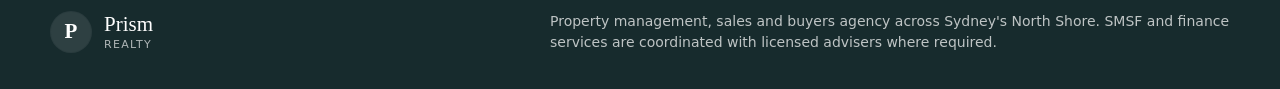
==== commit 215857fb: "Fix to Index page" ====
--- a/index.html
+++ b/index.html
@@ -37,7 +37,15 @@
 
     <main>
       <section class="hero" aria-label="Prism Realty introduction">
-        <img class="hero-image" src="assets/prism-realty-hero.png" alt="Leafy North Shore home at dusk" />
+        <img
+          class="hero-image"
+          src="assets/prism-realty-hero.png"
+          width="1536"
+          height="1024"
+          alt="Leafy North Shore home at dusk"
+          fetchpriority="high"
+          decoding="async"
+        />
         <div class="hero-shade" aria-hidden="true"></div>
         <div class="hero-content">
           <p class="eyebrow">Founder-led property advisory for Sydney's North Shore</p>
@@ -181,14 +189,14 @@
         </div>
         <div class="founder-cards" aria-label="Founders">
           <article>
-            <img src="Smitha.jpeg" alt="Smitha Arcot" />
+            <img src="Smitha.jpeg" width="1464" height="1600" alt="Smitha Arcot" loading="lazy" decoding="async" />
             <div>
               <h3>Smitha Arcot</h3>
               <p>Founder and property advisor</p>
             </div>
           </article>
           <article>
-            <img src="Priyanka.jpeg" alt="Priyanka Rana" />
+            <img src="Priyanka.jpeg" width="900" height="1599" alt="Priyanka Rana" loading="lazy" decoding="async" />
             <div>
               <h3>Priyanka Rana</h3>
               <p>Founder and property advisor</p>
@@ -243,6 +251,10 @@
           <label>
             Email
             <input type="email" name="email" autocomplete="email" placeholder="you@example.com" required />
+          </label>
+          <label>
+            Phone
+            <input type="tel" name="phone" autocomplete="tel" placeholder="Your phone number" />
           </label>
           <label>
             I am interested in
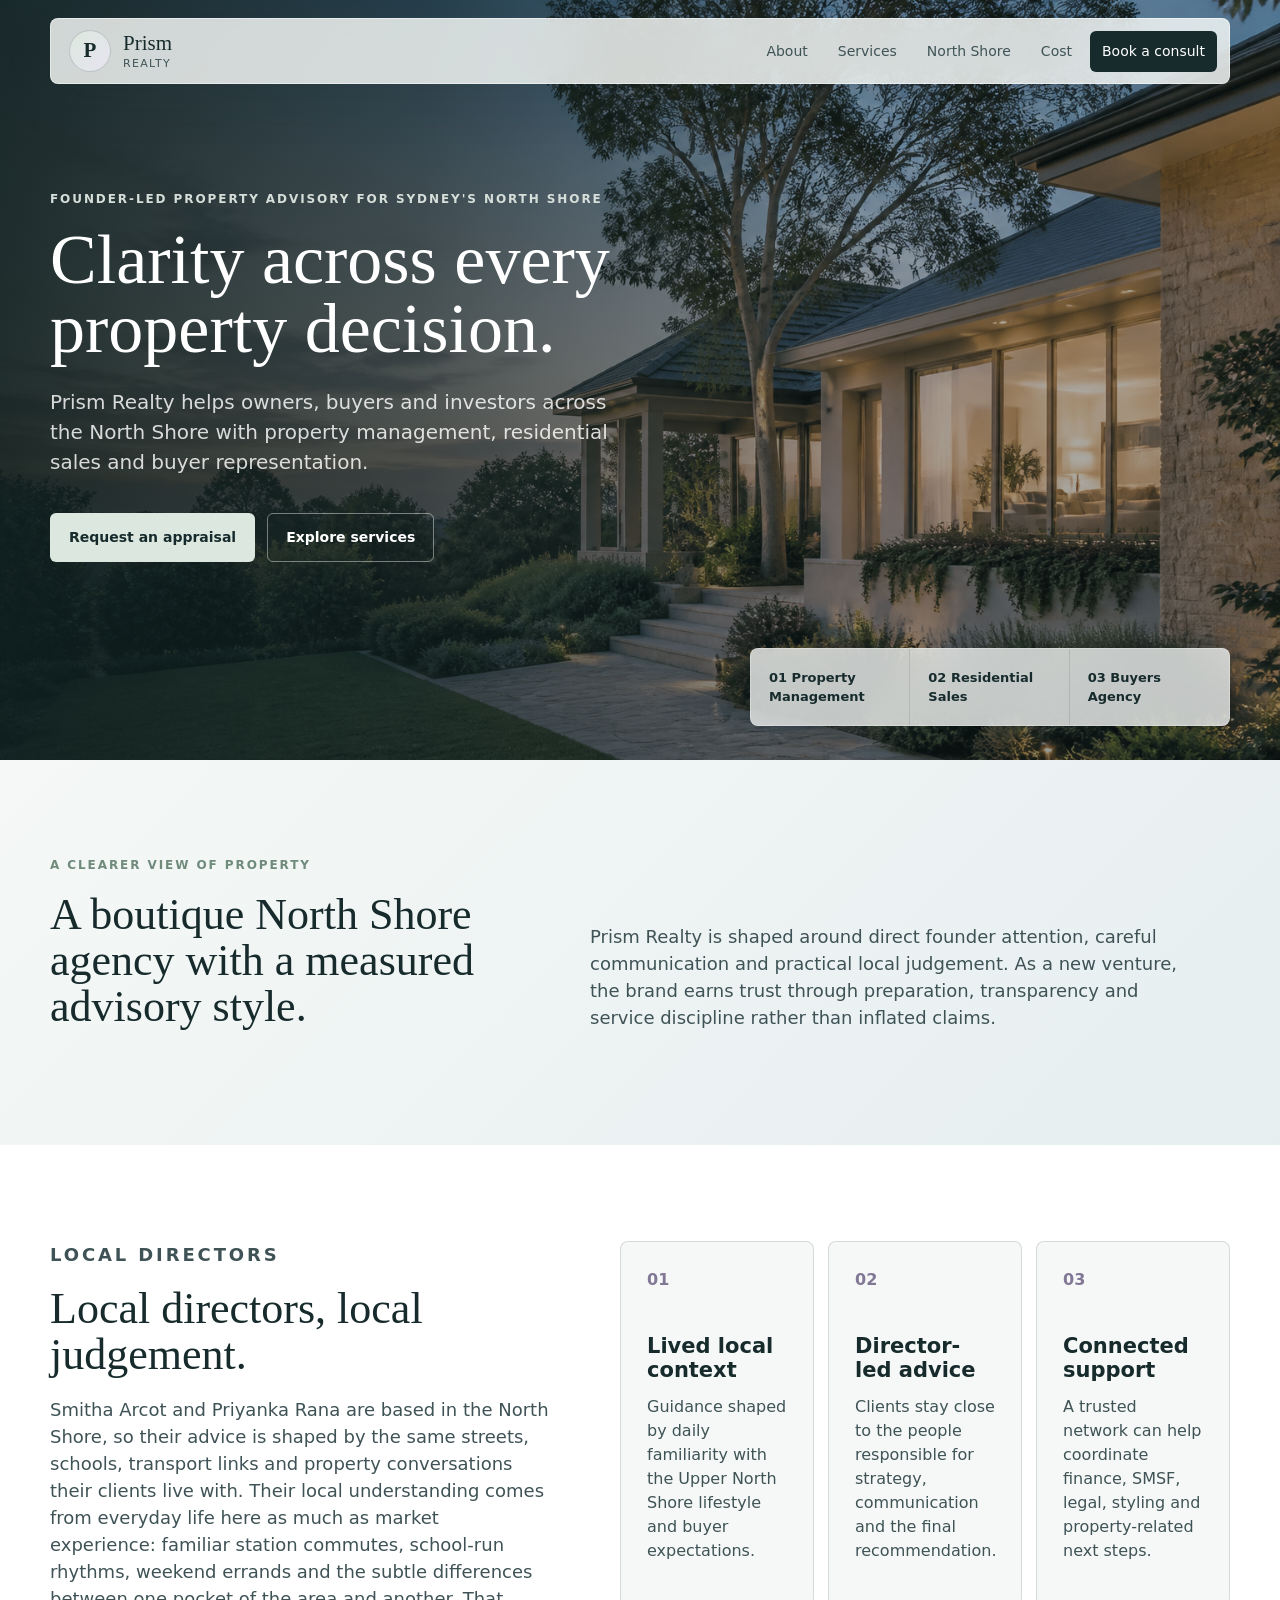
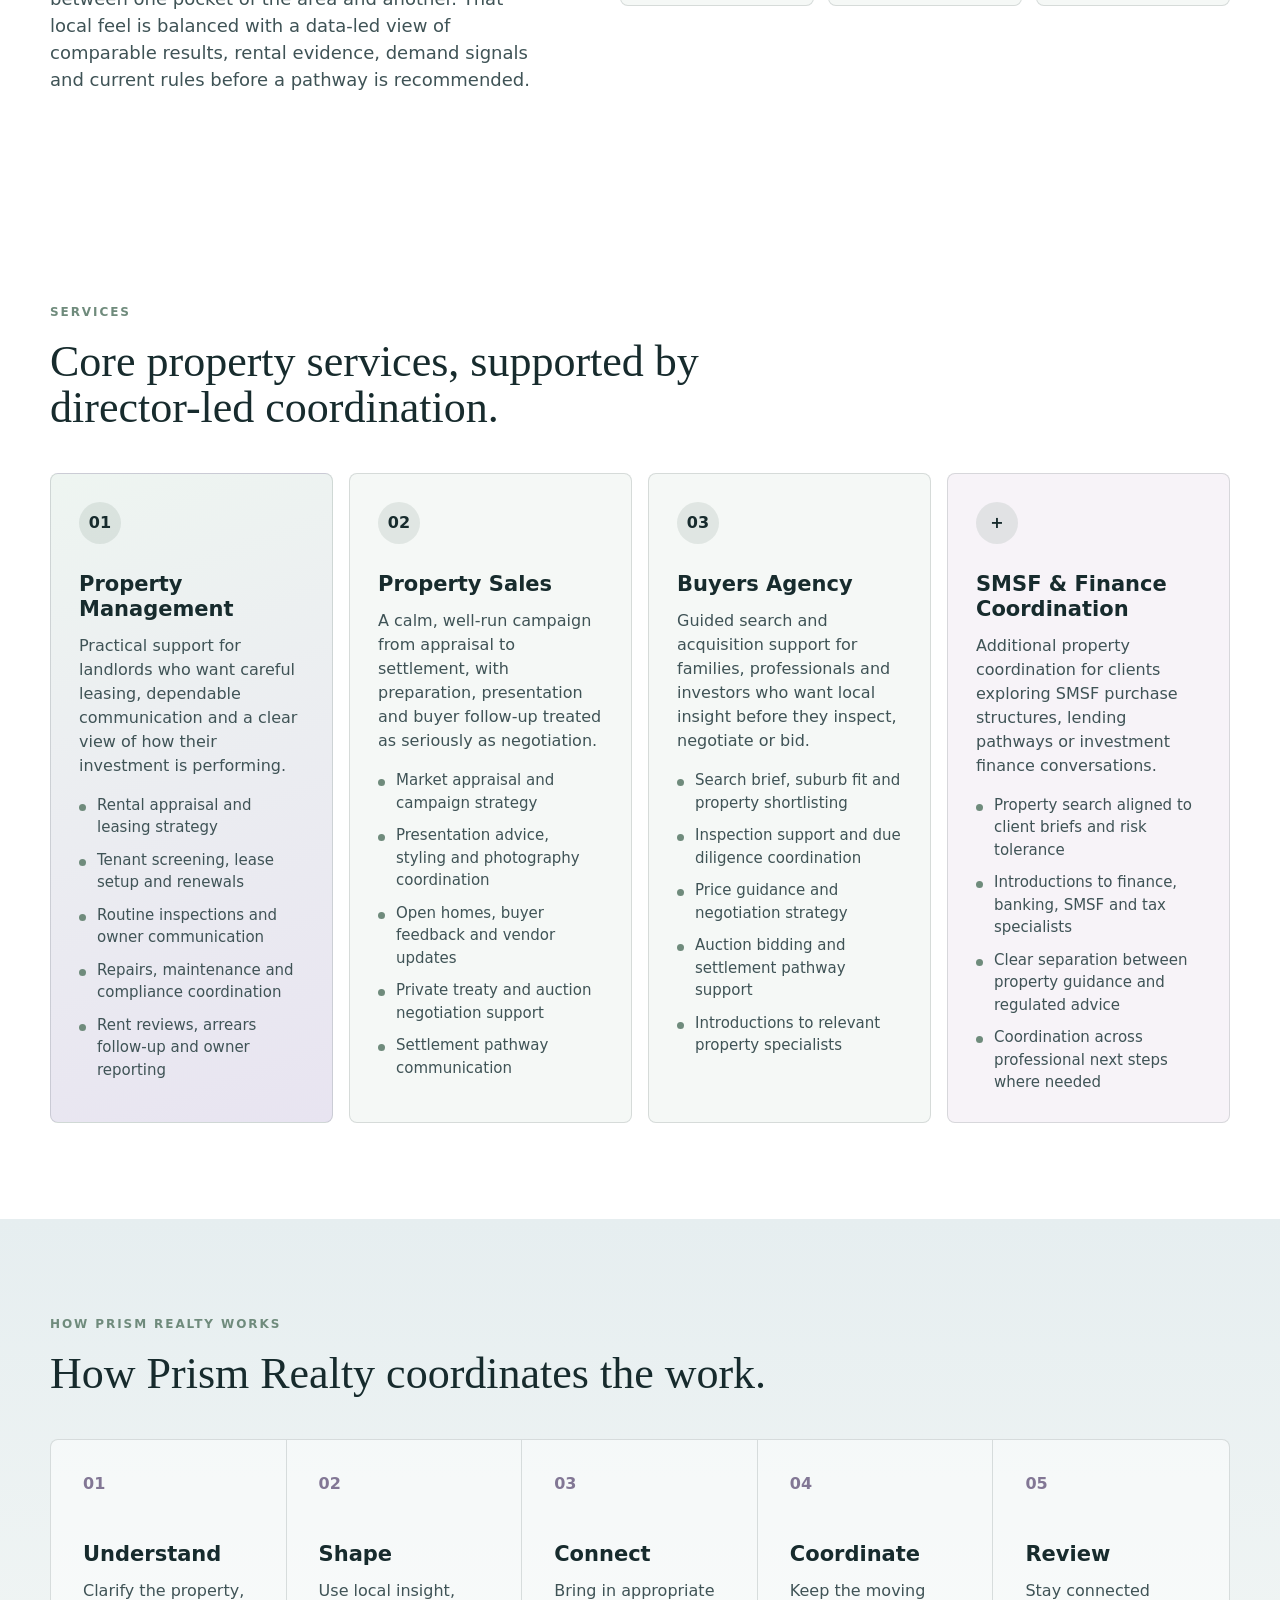
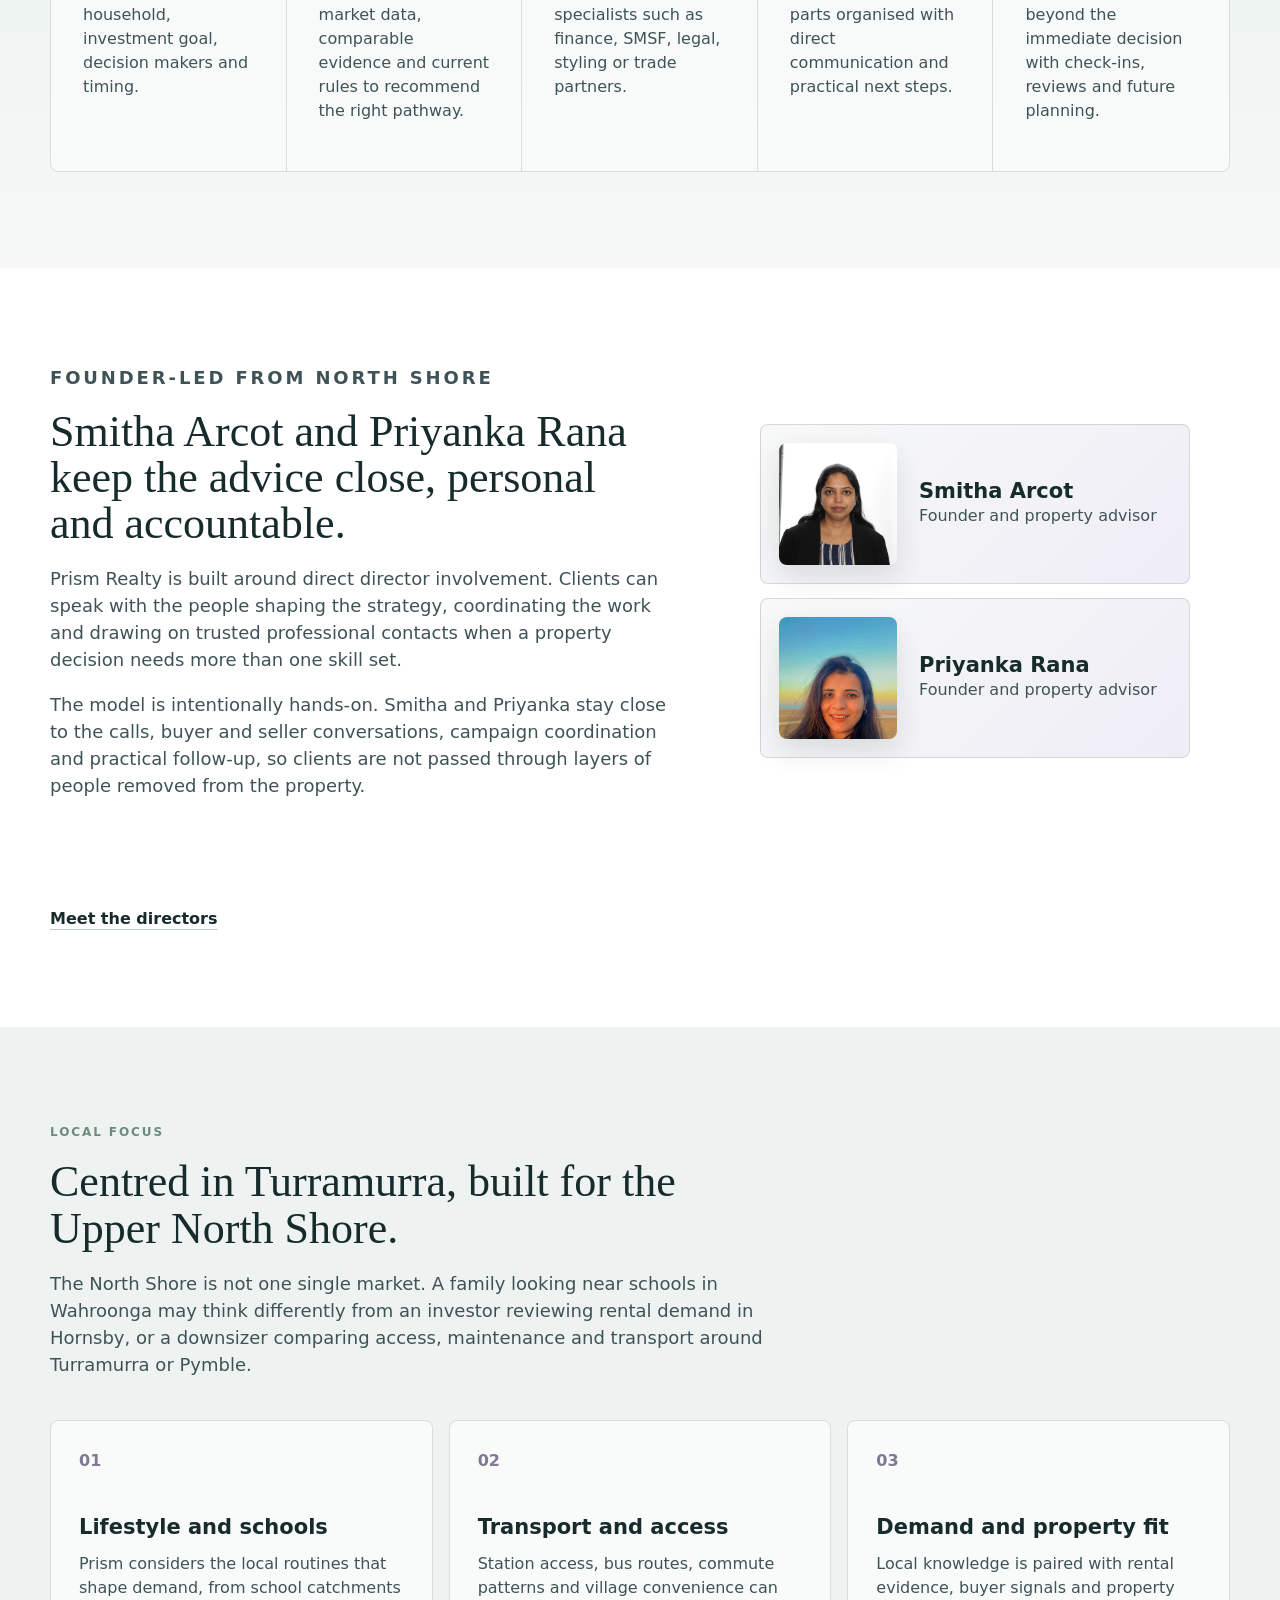
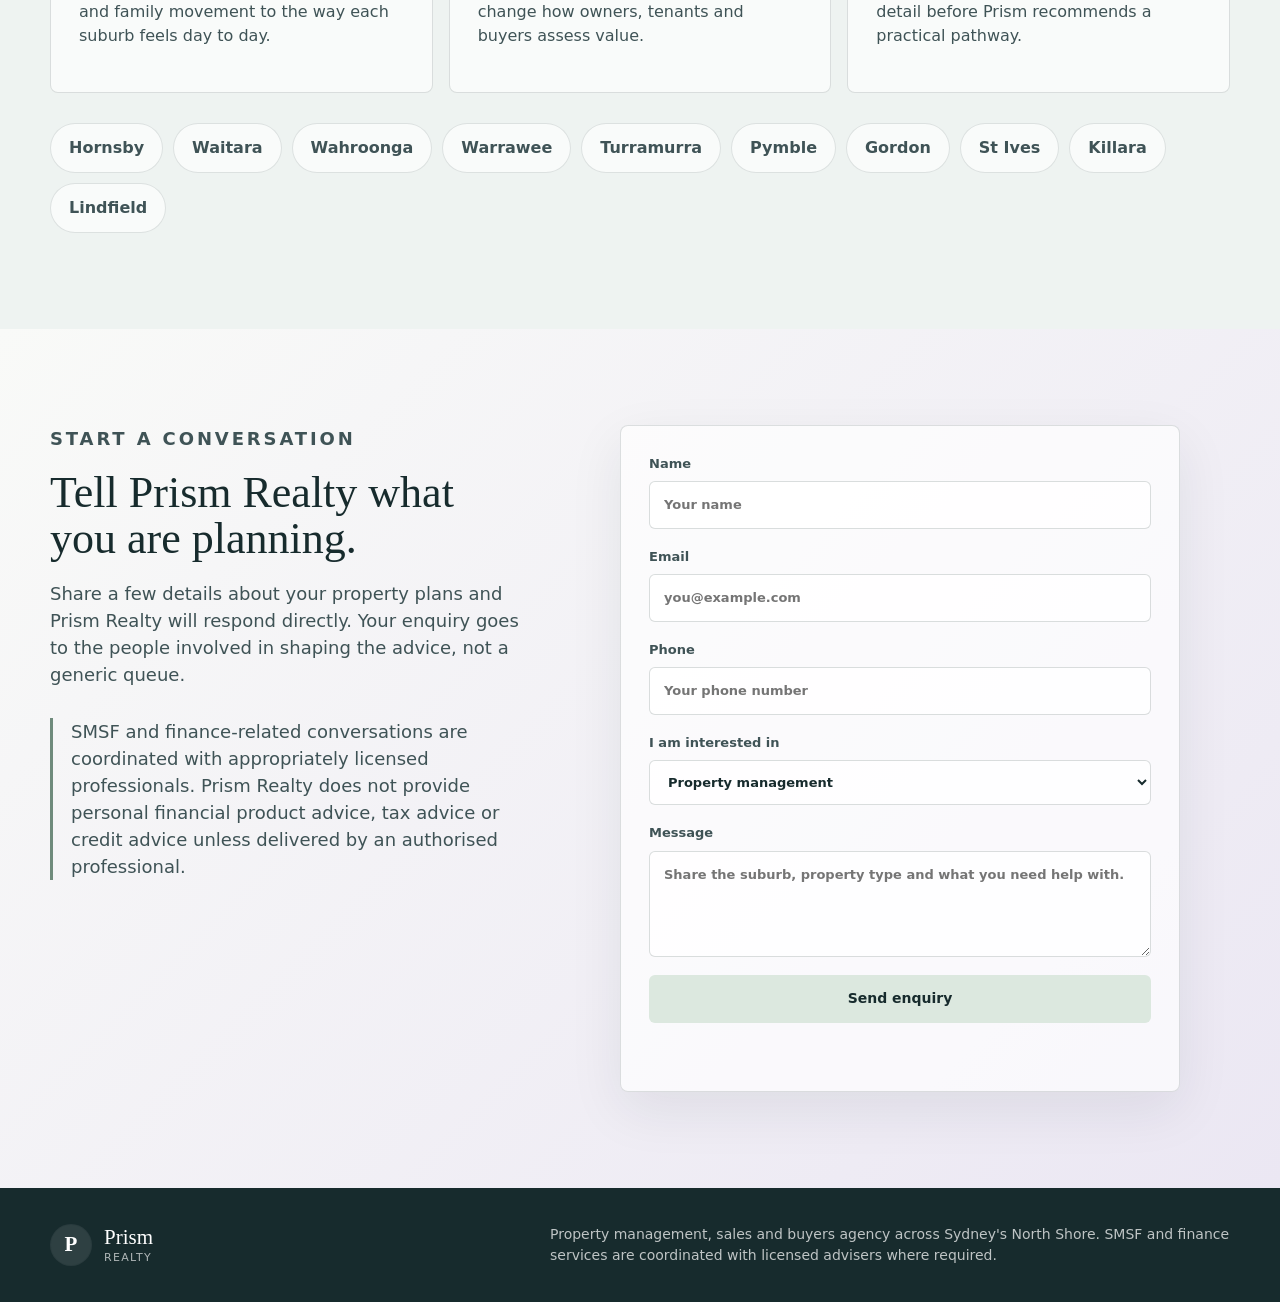
==== commit abef44d8: "Enhancements to About, Costs Sections and summaries of various sections" ====
--- a/index.html
+++ b/index.html
@@ -26,11 +26,10 @@
         <span></span>
       </button>
       <nav class="site-nav" id="site-nav" aria-label="Primary navigation">
-        <a href="about.html">About Us</a>
+        <a href="about.html">About</a>
         <a href="#services">Services</a>
-        <a href="#approach">Approach</a>
-        <a href="#founders">Founders</a>
         <a href="#north-shore">North Shore</a>
+        <a href="costs.html">Cost</a>
         <a class="nav-cta" href="#contact">Book a consult</a>
       </nav>
     </header>
@@ -78,10 +77,43 @@
         </p>
       </section>
 
+      <section class="local-trust section-pad" aria-label="Local North Shore directors">
+        <div class="local-trust-copy">
+          <p class="eyebrow">Local directors</p>
+          <h2>Local directors, local judgement.</h2>
+          <p>
+            Smitha Arcot and Priyanka Rana are based in the North Shore, so their advice is shaped by
+            the same streets, schools, transport links and property conversations their clients live with.
+            Their local understanding comes from everyday life here as much as market experience:
+            familiar station commutes, school-run rhythms, weekend errands and the subtle differences
+            between one pocket of the area and another.
+            That local feel is balanced with a data-led view of comparable results, rental evidence,
+            demand signals and current rules before a pathway is recommended.
+          </p>
+        </div>
+        <div class="trust-points" aria-label="Prism Realty local strengths">
+          <article>
+            <span>01</span>
+            <h3>Lived local context</h3>
+            <p>Guidance shaped by daily familiarity with the Upper North Shore lifestyle and buyer expectations.</p>
+          </article>
+          <article>
+            <span>02</span>
+            <h3>Director-led advice</h3>
+            <p>Clients stay close to the people responsible for strategy, communication and the final recommendation.</p>
+          </article>
+          <article>
+            <span>03</span>
+            <h3>Connected support</h3>
+            <p>A trusted network can help coordinate finance, SMSF, legal, styling and property-related next steps.</p>
+          </article>
+        </div>
+      </section>
+
       <section class="services section-pad" id="services">
         <div class="section-heading">
           <p class="eyebrow">Services</p>
-          <h2>Core real estate services, supported by careful coordination.</h2>
+          <h2>Core property services, supported by director-led coordination.</h2>
         </div>
 
         <div class="service-grid">
@@ -89,13 +121,14 @@
             <div class="service-number">01</div>
             <h3>Property Management</h3>
             <p>
-              For landlords who want careful tenant selection, dependable communication and a clear
-              view of how their investment is performing.
+              Practical support for landlords who want careful leasing, dependable communication and
+              a clear view of how their investment is performing.
             </p>
             <ul>
               <li>Rental appraisal and leasing strategy</li>
               <li>Tenant screening, lease setup and renewals</li>
-              <li>Routine inspections, repairs and maintenance coordination</li>
+              <li>Routine inspections and owner communication</li>
+              <li>Repairs, maintenance and compliance coordination</li>
               <li>Rent reviews, arrears follow-up and owner reporting</li>
             </ul>
           </article>
@@ -104,14 +137,15 @@
             <div class="service-number">02</div>
             <h3>Property Sales</h3>
             <p>
-              A calm, well-run campaign from preparation to negotiation, with presentation and buyer
-              follow-up treated as seriously as the final price.
+              A calm, well-run campaign from appraisal to settlement, with preparation, presentation
+              and buyer follow-up treated as seriously as negotiation.
             </p>
             <ul>
               <li>Market appraisal and campaign strategy</li>
-              <li>Styling, photography and listing preparation</li>
+              <li>Presentation advice, styling and photography coordination</li>
               <li>Open homes, buyer feedback and vendor updates</li>
               <li>Private treaty and auction negotiation support</li>
+              <li>Settlement pathway communication</li>
             </ul>
           </article>
 
@@ -119,14 +153,15 @@
             <div class="service-number">03</div>
             <h3>Buyers Agency</h3>
             <p>
-              Guided search and negotiation support for families, professionals and investors buying
-              across the Upper North Shore.
+              Guided search and acquisition support for families, professionals and investors who want
+              local insight before they inspect, negotiate or bid.
             </p>
             <ul>
               <li>Search brief, suburb fit and property shortlisting</li>
               <li>Inspection support and due diligence coordination</li>
               <li>Price guidance and negotiation strategy</li>
               <li>Auction bidding and settlement pathway support</li>
+              <li>Introductions to relevant property specialists</li>
             </ul>
           </article>
 
@@ -134,14 +169,14 @@
             <div class="service-number">+</div>
             <h3>SMSF & Finance Coordination</h3>
             <p>
-              Additional property support for clients exploring SMSF purchase structures, lending
+              Additional property coordination for clients exploring SMSF purchase structures, lending
               pathways or investment finance conversations.
             </p>
             <ul>
               <li>Property search aligned to client briefs and risk tolerance</li>
-              <li>Coordination with licensed financial, lending and tax specialists</li>
+              <li>Introductions to finance, banking, SMSF and tax specialists</li>
               <li>Clear separation between property guidance and regulated advice</li>
-              <li>Introductions to suitable professional partners where needed</li>
+              <li>Coordination across professional next steps where needed</li>
             </ul>
           </article>
         </div>
@@ -150,29 +185,34 @@
       <section class="approach section-pad" id="approach">
         <div class="section-heading">
           <p class="eyebrow">How Prism Realty Works</p>
-          <h2>A practical process clients can understand.</h2>
-        </div>
-
-        <div class="process">
+          <h2>How Prism Realty coordinates the work.</h2>
+        </div>
+
+        <div class="process expanded-process">
           <article>
             <span>01</span>
-            <h3>Clarify</h3>
-            <p>Understand the property, the household, the investment goal and the decision timeline.</p>
+            <h3>Understand</h3>
+            <p>Clarify the property, household, investment goal, decision makers and timing.</p>
           </article>
           <article>
             <span>02</span>
-            <h3>Prepare</h3>
-            <p>Set the right strategy, documents, partners and presentation before going to market.</p>
+            <h3>Shape</h3>
+            <p>Use local insight, market data, comparable evidence and current rules to recommend the right pathway.</p>
           </article>
           <article>
             <span>03</span>
-            <h3>Guide</h3>
-            <p>Keep clients informed with clear reporting, direct contact and careful next steps.</p>
+            <h3>Connect</h3>
+            <p>Bring in appropriate specialists such as finance, SMSF, legal, styling or trade partners.</p>
           </article>
           <article>
             <span>04</span>
+            <h3>Coordinate</h3>
+            <p>Keep the moving parts organised with direct communication and practical next steps.</p>
+          </article>
+          <article>
+            <span>05</span>
             <h3>Review</h3>
-            <p>Look beyond the transaction with rent reviews, campaign learnings and portfolio check-ins.</p>
+            <p>Stay connected beyond the immediate decision with check-ins, reviews and future planning.</p>
           </article>
         </div>
       </section>
@@ -180,11 +220,16 @@
       <section class="founders section-pad" id="founders">
         <div class="founder-copy">
           <p class="eyebrow">Founder-led from North Shore</p>
-          <h2>Smitha Arcot and Priyanka Rana are building Prism Realty with local care from day one.</h2>
-          <p>
-            Prism Realty should feel personal, prepared and accountable. The founders' North Shore base
-            gives the brand a natural local centre, while the service model keeps clients close to the
-            people responsible for the outcome.
+          <h2>Smitha Arcot and Priyanka Rana keep the advice close, personal and accountable.</h2>
+          <p>
+            Prism Realty is built around direct director involvement. Clients can speak with the people
+            shaping the strategy, coordinating the work and drawing on trusted professional contacts
+            when a property decision needs more than one skill set.
+          </p>
+          <p>
+            The model is intentionally hands-on. Smitha and Priyanka stay close to the calls, buyer
+            and seller conversations, campaign coordination and practical follow-up, so clients are not
+            passed through layers of people removed from the property.
           </p>
         </div>
         <div class="founder-cards" aria-label="Founders">
@@ -210,6 +255,37 @@
         <div class="section-heading">
           <p class="eyebrow">Local focus</p>
           <h2>Centred in Turramurra, built for the Upper North Shore.</h2>
+          <p>
+            The North Shore is not one single market. A family looking near schools in Wahroonga may
+            think differently from an investor reviewing rental demand in Hornsby, or a downsizer
+            comparing access, maintenance and transport around Turramurra or Pymble.
+          </p>
+        </div>
+        <div class="north-shore-grid" aria-label="North Shore local insight areas">
+          <article>
+            <span>01</span>
+            <h3>Lifestyle and schools</h3>
+            <p>
+              Prism considers the local routines that shape demand, from school catchments and family
+              movement to the way each suburb feels day to day.
+            </p>
+          </article>
+          <article>
+            <span>02</span>
+            <h3>Transport and access</h3>
+            <p>
+              Station access, bus routes, commute patterns and village convenience can change how
+              owners, tenants and buyers assess value.
+            </p>
+          </article>
+          <article>
+            <span>03</span>
+            <h3>Demand and property fit</h3>
+            <p>
+              Local knowledge is paired with rental evidence, buyer signals and property detail before
+              Prism recommends a practical pathway.
+            </p>
+          </article>
         </div>
         <div class="suburb-strip" aria-label="North Shore suburbs">
           <span>Hornsby</span>
@@ -231,6 +307,7 @@
           <h2>Tell Prism Realty what you are planning.</h2>
           <p>
             Share a few details about your property plans and Prism Realty will respond directly.
+            Your enquiry goes to the people involved in shaping the advice, not a generic queue.
           </p>
           <p class="note">
             SMSF and finance-related conversations are coordinated with appropriately licensed professionals.
--- a/styles.css
+++ b/styles.css
@@ -356,6 +356,46 @@
   margin-bottom: 42px;
 }
 
+.local-trust {
+  display: grid;
+  grid-template-columns: minmax(280px, 500px) minmax(280px, 1fr);
+  gap: 70px;
+  align-items: start;
+  background: var(--white);
+}
+
+.local-trust-copy p,
+.local-story p,
+.network-copy p {
+  color: var(--ink-soft);
+  font-size: 18px;
+}
+
+.trust-points {
+  display: grid;
+  grid-template-columns: repeat(3, minmax(0, 1fr));
+  gap: 14px;
+}
+
+.trust-points article {
+  min-height: 260px;
+  border: 1px solid var(--line);
+  border-radius: 8px;
+  background: var(--mist);
+  padding: 26px;
+}
+
+.trust-points span {
+  display: block;
+  margin-bottom: 42px;
+  color: var(--lavender-deep);
+  font-weight: 800;
+}
+
+.trust-points p {
+  color: var(--ink-soft);
+}
+
 .services {
   background: var(--white);
 }
@@ -460,6 +500,14 @@
   color: var(--ink-soft);
 }
 
+.expanded-process {
+  grid-template-columns: repeat(5, minmax(0, 1fr));
+}
+
+.expanded-process article {
+  min-height: 290px;
+}
+
 .founders {
   display: grid;
   grid-template-columns: minmax(280px, 620px) minmax(280px, 430px);
@@ -509,6 +557,38 @@
 
 .north-shore {
   background: #eef3f1;
+}
+
+.north-shore .section-heading p:not(.eyebrow) {
+  max-width: 820px;
+  color: var(--ink-soft);
+  font-size: 18px;
+}
+
+.north-shore-grid {
+  display: grid;
+  grid-template-columns: repeat(3, minmax(0, 1fr));
+  gap: 16px;
+  margin-bottom: 30px;
+}
+
+.north-shore-grid article {
+  min-height: 250px;
+  border: 1px solid var(--line);
+  border-radius: 8px;
+  background: rgba(255, 255, 255, 0.62);
+  padding: 28px;
+}
+
+.north-shore-grid span {
+  display: block;
+  margin-bottom: 42px;
+  color: var(--lavender-deep);
+  font-weight: 800;
+}
+
+.north-shore-grid p {
+  color: var(--ink-soft);
 }
 
 .suburb-strip {
@@ -717,6 +797,16 @@
   background: var(--white);
 }
 
+.about-local {
+  background: var(--white);
+}
+
+.local-story {
+  display: grid;
+  max-width: 900px;
+  gap: 18px;
+}
+
 .about-pillars {
   display: grid;
   grid-template-columns: repeat(3, minmax(0, 1fr));
@@ -829,6 +919,221 @@
   font-size: 18px;
 }
 
+.network {
+  display: grid;
+  grid-template-columns: minmax(280px, 520px) minmax(280px, 1fr);
+  gap: 70px;
+  align-items: start;
+  background: var(--white);
+}
+
+.network-list {
+  display: grid;
+  grid-template-columns: repeat(2, minmax(0, 1fr));
+  gap: 12px;
+}
+
+.network-list span {
+  min-height: 74px;
+  display: flex;
+  align-items: center;
+  border: 1px solid var(--line);
+  border-radius: 8px;
+  background: var(--mist);
+  color: var(--ink-soft);
+  font-weight: 800;
+  padding: 18px;
+}
+
+.cost-hero {
+  display: grid;
+  grid-template-columns: minmax(300px, 630px) minmax(280px, 460px);
+  gap: 80px;
+  align-items: center;
+  min-height: 760px;
+  padding-top: 160px;
+  background: linear-gradient(135deg, var(--mist), var(--sea));
+}
+
+.cost-hero h1 {
+  max-width: 720px;
+  color: var(--ink);
+  font-size: 64px;
+}
+
+.cost-hero-copy > p:not(.eyebrow),
+.proposal-panel p,
+.cost-detail-copy p,
+.cost-card p,
+.faq-list p {
+  color: var(--ink-soft);
+}
+
+.cost-hero-copy > p:not(.eyebrow) {
+  max-width: 650px;
+  font-size: 20px;
+}
+
+.proposal-panel {
+  overflow: hidden;
+  border: 1px solid var(--line);
+  border-radius: 8px;
+  background: rgba(255, 255, 255, 0.72);
+  box-shadow: var(--shadow);
+  padding: 0;
+}
+
+.proposal-panel > :not(.proposal-image) {
+  margin-right: 34px;
+  margin-left: 34px;
+}
+
+.proposal-panel > .eyebrow {
+  margin-top: 30px;
+}
+
+.proposal-image {
+  width: 100%;
+  aspect-ratio: 16 / 9;
+  object-fit: cover;
+  object-position: center;
+}
+
+.proposal-panel h2 {
+  font-size: 34px;
+}
+
+.proposal-steps {
+  display: grid;
+  gap: 10px;
+  margin-top: 28px;
+  margin-bottom: 34px;
+}
+
+.proposal-steps span {
+  border: 1px solid rgba(23, 43, 45, 0.12);
+  border-radius: 8px;
+  background: var(--mist);
+  color: var(--ink-soft);
+  font-size: 14px;
+  font-weight: 800;
+  padding: 14px;
+}
+
+.cost-pathways,
+.cost-faq {
+  background: var(--white);
+}
+
+.cost-grid {
+  display: grid;
+  grid-template-columns: repeat(4, minmax(0, 1fr));
+  gap: 16px;
+}
+
+.cost-card {
+  min-height: 480px;
+  border: 1px solid var(--line);
+  border-radius: 8px;
+  background: var(--mist);
+  padding: 28px;
+}
+
+.cost-card:nth-child(2) {
+  background: linear-gradient(160deg, #eef5f1, #e8e4f1);
+}
+
+.cost-card:nth-child(4) {
+  background: #f7f3f8;
+}
+
+.cost-card > span {
+  display: inline-flex;
+  width: 42px;
+  height: 42px;
+  align-items: center;
+  justify-content: center;
+  margin-bottom: 28px;
+  border-radius: 50%;
+  background: rgba(111, 139, 124, 0.16);
+  color: var(--ink);
+  font-weight: 800;
+}
+
+.cost-card ul {
+  display: grid;
+  gap: 10px;
+  margin: 24px 0 0;
+  padding: 0;
+  list-style: none;
+}
+
+.cost-card li {
+  position: relative;
+  color: var(--ink-soft);
+  font-size: 15px;
+  padding-left: 18px;
+}
+
+.cost-card li::before {
+  position: absolute;
+  left: 0;
+  top: 10px;
+  width: 7px;
+  height: 7px;
+  border-radius: 50%;
+  background: var(--eucalypt);
+  content: "";
+}
+
+.cost-details {
+  display: grid;
+  grid-template-columns: minmax(280px, 500px) minmax(280px, 1fr);
+  gap: 70px;
+  align-items: start;
+  background: linear-gradient(135deg, #f9faf8, #ebe7f3);
+}
+
+.cost-detail-copy p {
+  font-size: 18px;
+}
+
+.cost-list {
+  display: grid;
+  grid-template-columns: repeat(2, minmax(0, 1fr));
+  gap: 12px;
+}
+
+.cost-list span {
+  min-height: 74px;
+  display: flex;
+  align-items: center;
+  border: 1px solid var(--line);
+  border-radius: 8px;
+  background: rgba(255, 255, 255, 0.66);
+  color: var(--ink-soft);
+  font-weight: 800;
+  padding: 18px;
+}
+
+.quote-process {
+  background: linear-gradient(180deg, var(--sea), var(--mist));
+}
+
+.faq-list {
+  display: grid;
+  grid-template-columns: repeat(2, minmax(0, 1fr));
+  gap: 16px;
+}
+
+.faq-list article {
+  min-height: 210px;
+  border: 1px solid var(--line);
+  border-radius: 8px;
+  background: var(--mist);
+  padding: 28px;
+}
+
 @media (max-width: 1020px) {
   h1 {
     font-size: 56px;
@@ -855,16 +1160,46 @@
     border-bottom: 1px solid var(--line);
   }
 
+  .expanded-process article:nth-child(3),
+  .expanded-process article:nth-child(4) {
+    border-bottom: 1px solid var(--line);
+  }
+
+  .expanded-process article:nth-child(4) {
+    border-right: 0;
+  }
+
   .intro,
+  .local-trust,
   .founders,
   .contact,
-  .about-hero {
+  .about-hero,
+  .network,
+  .cost-hero,
+  .cost-details {
     grid-template-columns: 1fr;
     gap: 34px;
   }
 
+  .trust-points {
+    grid-template-columns: 1fr;
+  }
+
+  .north-shore-grid {
+    grid-template-columns: 1fr;
+  }
+
+  .cost-grid {
+    grid-template-columns: repeat(2, minmax(0, 1fr));
+  }
+
   .about-pillars {
     grid-template-columns: 1fr;
+  }
+
+  .local-story {
+    grid-template-columns: 1fr;
+    gap: 8px;
   }
 
   .director-profile,
@@ -951,6 +1286,10 @@
     font-size: 44px;
   }
 
+  .cost-hero h1 {
+    font-size: 44px;
+  }
+
   h2 {
     font-size: 32px;
   }
@@ -987,16 +1326,32 @@
     padding-top: 132px;
   }
 
+  .cost-hero {
+    min-height: auto;
+    padding-top: 132px;
+  }
+
   .portrait-stack {
     gap: 14px;
   }
 
   .service-grid,
-  .process {
+  .process,
+  .expanded-process,
+  .cost-grid,
+  .faq-list {
     grid-template-columns: 1fr;
   }
 
-  .service-card {
+  .service-card,
+  .trust-points article,
+  .north-shore-grid article,
+  .expanded-process article {
+    min-height: auto;
+  }
+
+  .cost-card,
+  .faq-list article {
     min-height: auto;
   }
 
@@ -1065,6 +1420,11 @@
     margin-top: 16px;
   }
 
+  .cost-list,
+  .network-list {
+    grid-template-columns: 1fr;
+  }
+
   .director-content h3 {
     font-size: 34px;
   }
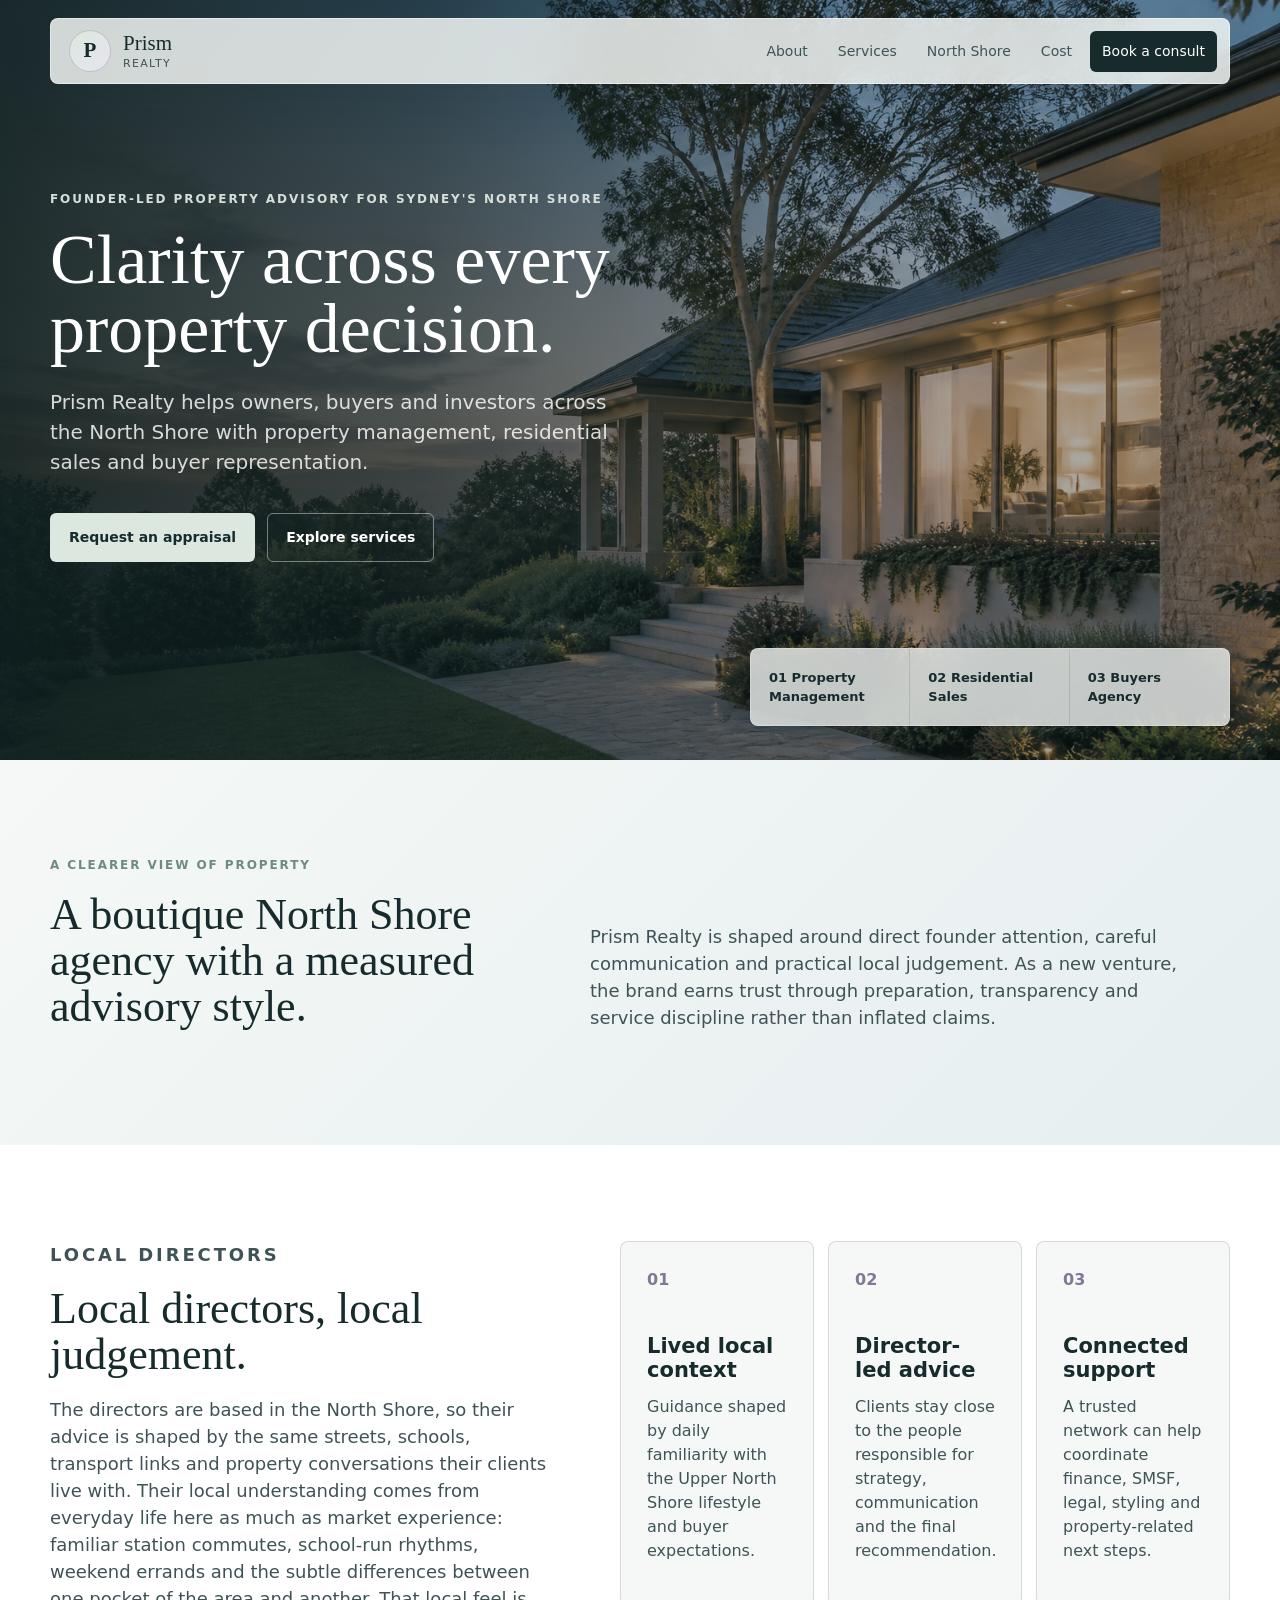
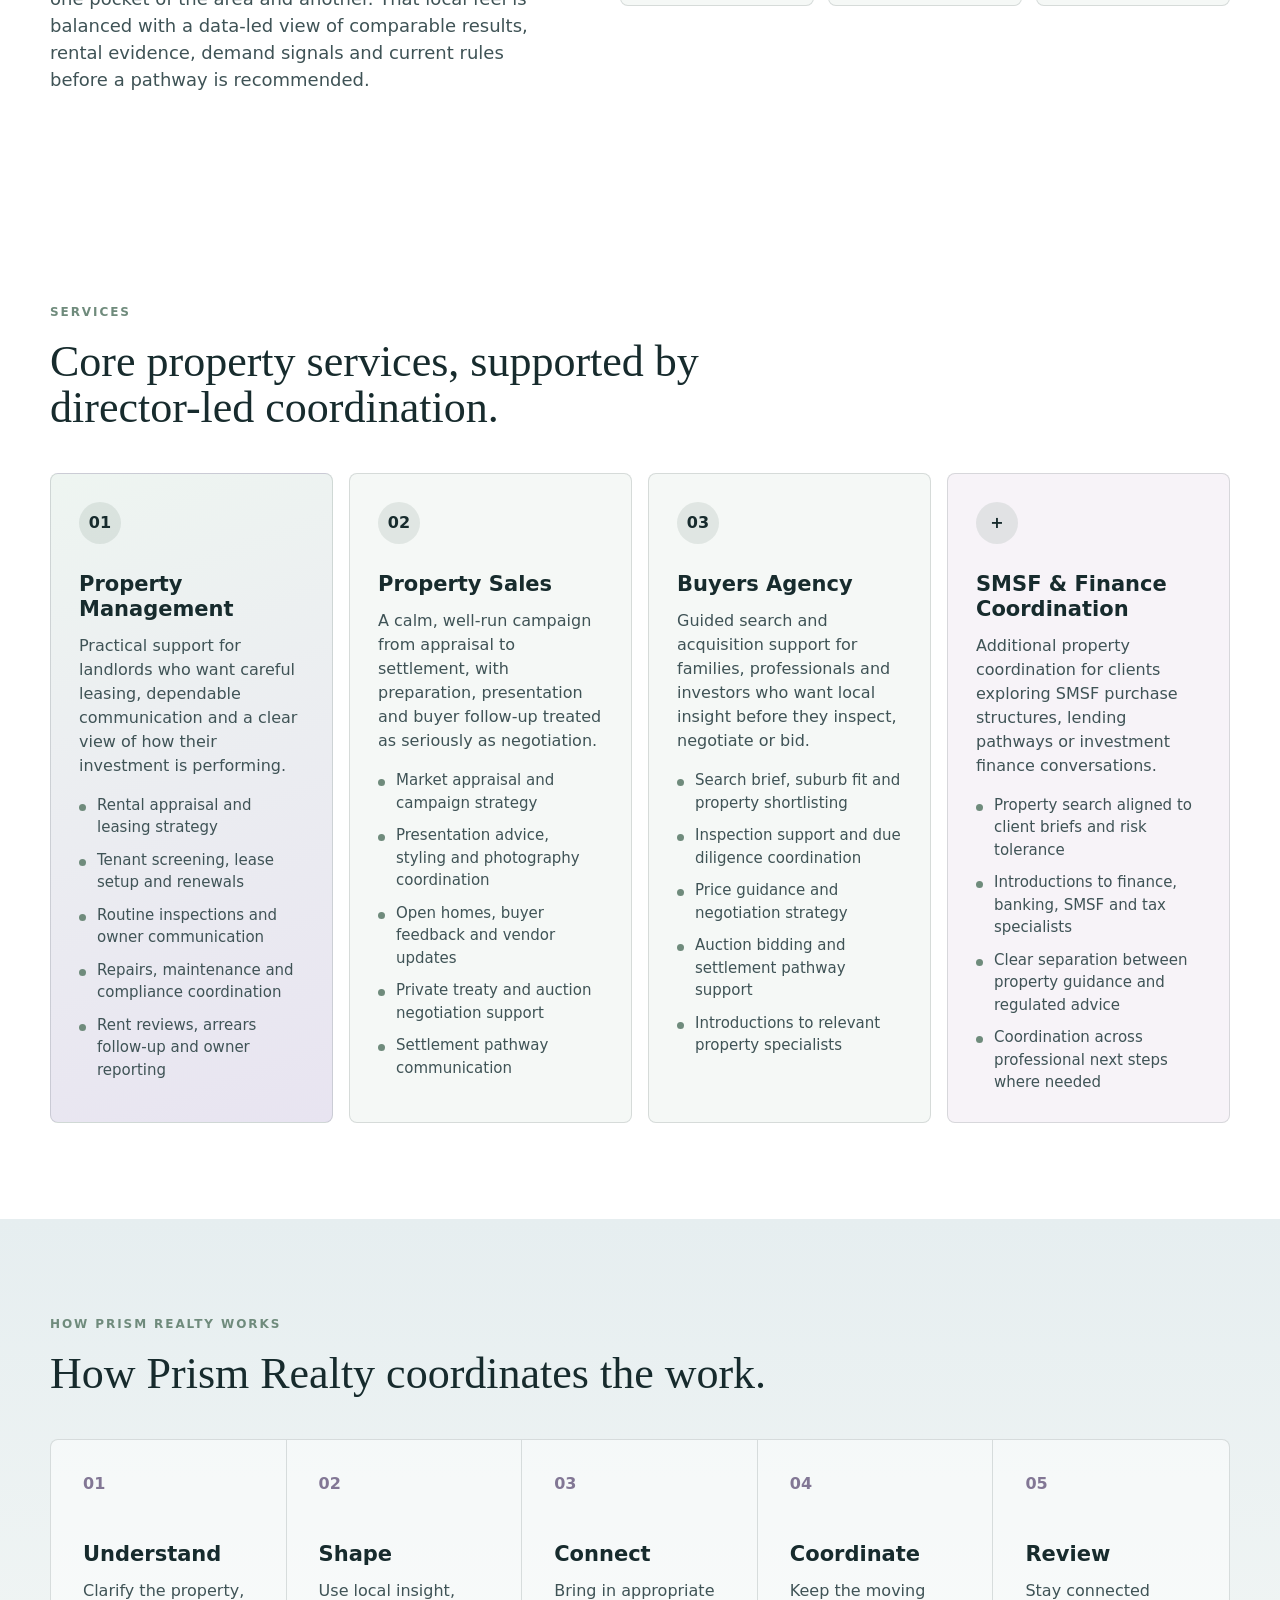
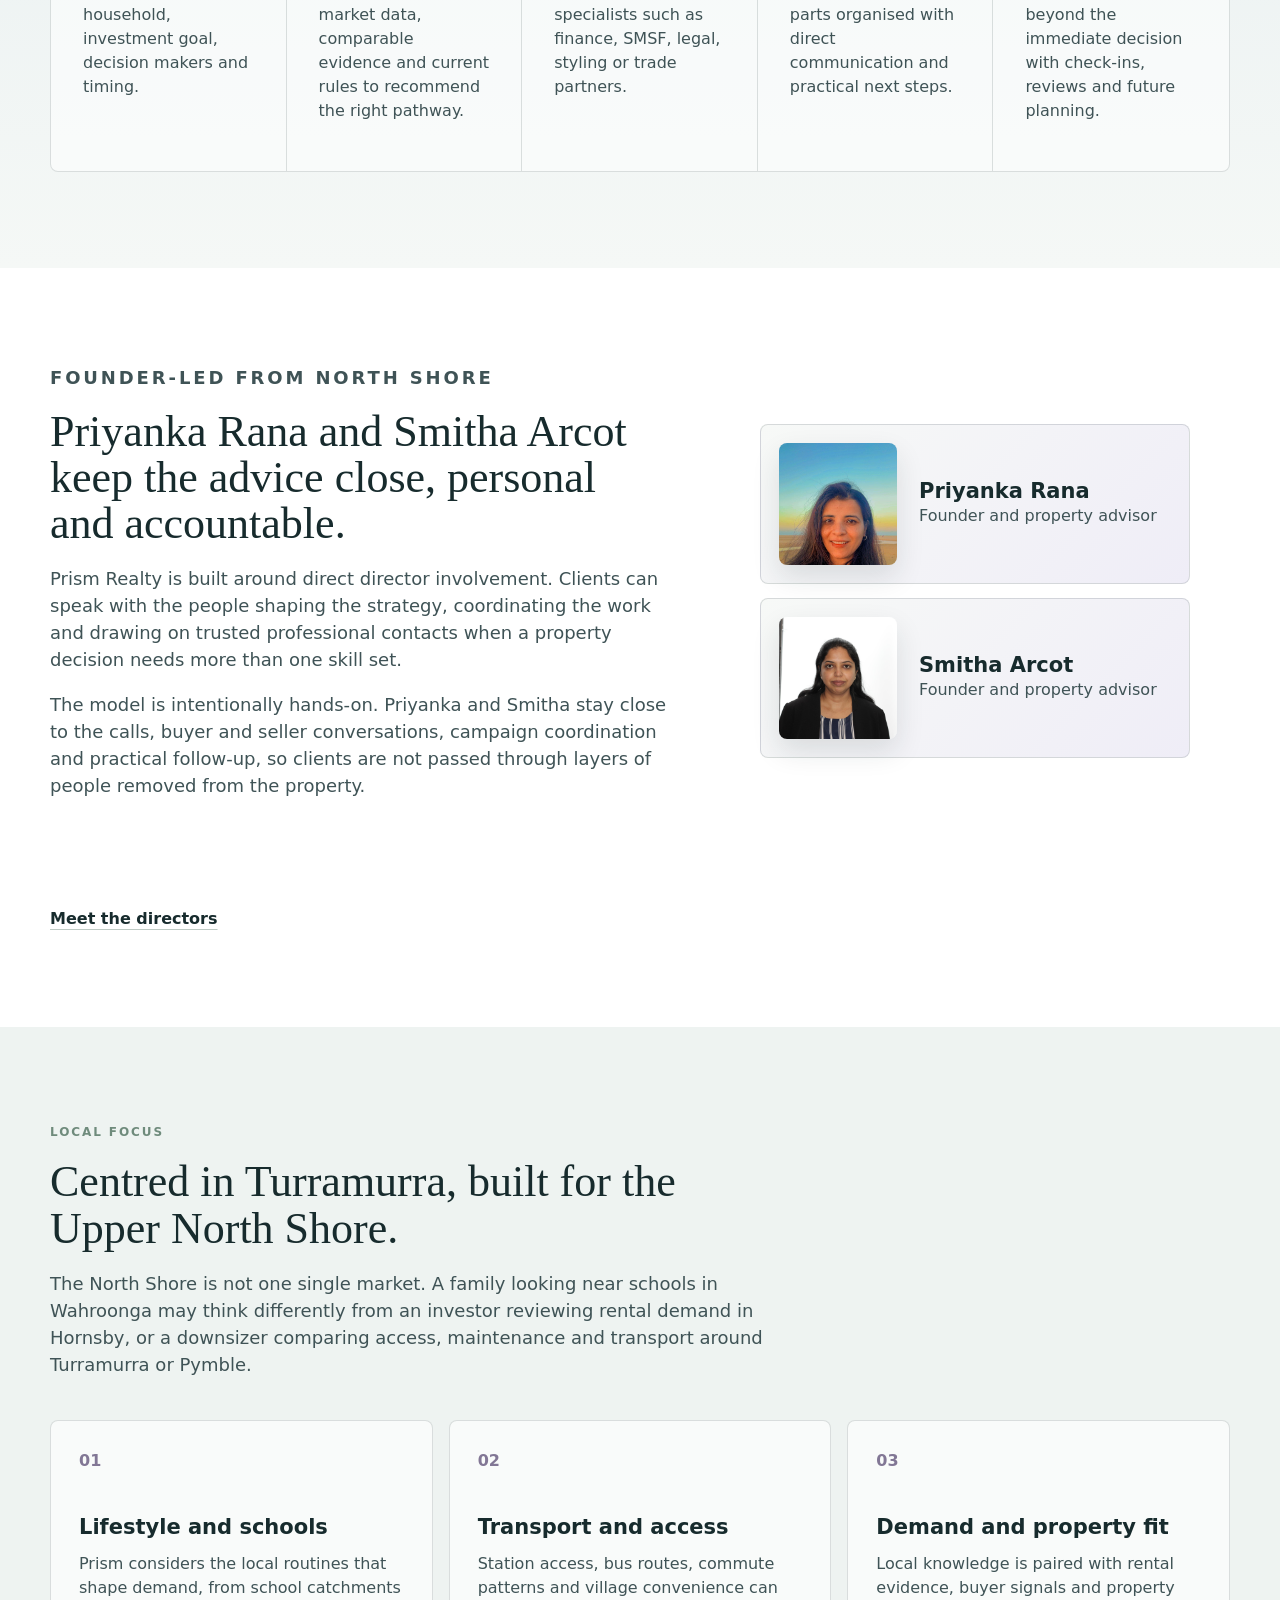
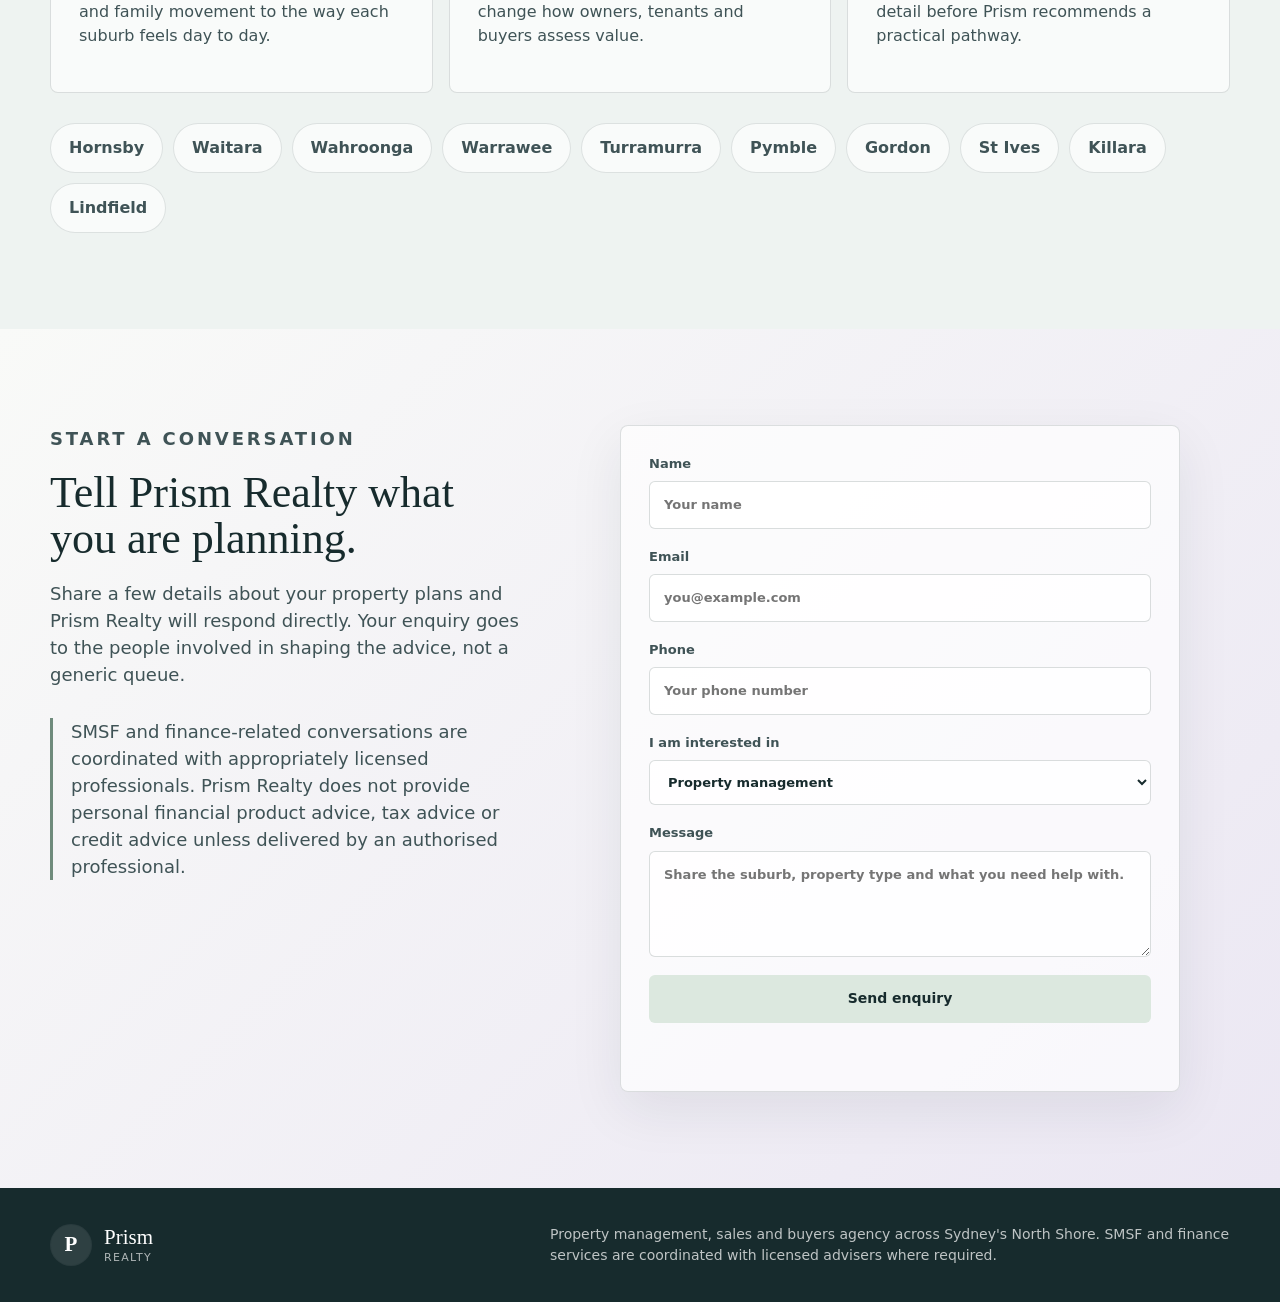
==== commit e521ad47: "Fix the photographs and ordering of sections" ====
--- a/index.html
+++ b/index.html
@@ -82,7 +82,7 @@
           <p class="eyebrow">Local directors</p>
           <h2>Local directors, local judgement.</h2>
           <p>
-            Smitha Arcot and Priyanka Rana are based in the North Shore, so their advice is shaped by
+            The directors are based in the North Shore, so their advice is shaped by
             the same streets, schools, transport links and property conversations their clients live with.
             Their local understanding comes from everyday life here as much as market experience:
             familiar station commutes, school-run rhythms, weekend errands and the subtle differences
@@ -220,30 +220,30 @@
       <section class="founders section-pad" id="founders">
         <div class="founder-copy">
           <p class="eyebrow">Founder-led from North Shore</p>
-          <h2>Smitha Arcot and Priyanka Rana keep the advice close, personal and accountable.</h2>
+          <h2>Priyanka Rana and Smitha Arcot keep the advice close, personal and accountable.</h2>
           <p>
             Prism Realty is built around direct director involvement. Clients can speak with the people
             shaping the strategy, coordinating the work and drawing on trusted professional contacts
             when a property decision needs more than one skill set.
           </p>
           <p>
-            The model is intentionally hands-on. Smitha and Priyanka stay close to the calls, buyer
+            The model is intentionally hands-on. Priyanka and Smitha stay close to the calls, buyer
             and seller conversations, campaign coordination and practical follow-up, so clients are not
             passed through layers of people removed from the property.
           </p>
         </div>
         <div class="founder-cards" aria-label="Founders">
+          <article>
+            <img class="founder-photo-priyanka" src="Priyanka.jpeg" width="900" height="1599" alt="Priyanka Rana" loading="lazy" decoding="async" />
+            <div>
+              <h3>Priyanka Rana</h3>
+              <p>Founder and property advisor</p>
+            </div>
+          </article>
           <article>
             <img src="Smitha.jpeg" width="1464" height="1600" alt="Smitha Arcot" loading="lazy" decoding="async" />
             <div>
               <h3>Smitha Arcot</h3>
-              <p>Founder and property advisor</p>
-            </div>
-          </article>
-          <article>
-            <img src="Priyanka.jpeg" width="900" height="1599" alt="Priyanka Rana" loading="lazy" decoding="async" />
-            <div>
-              <h3>Priyanka Rana</h3>
               <p>Founder and property advisor</p>
             </div>
           </article>
--- a/styles.css
+++ b/styles.css
@@ -542,7 +542,7 @@
   box-shadow: 0 12px 28px rgba(23, 43, 45, 0.12);
 }
 
-.founder-cards article:first-child img {
+.founder-cards article:nth-child(2) img {
   object-position: center 34%;
 }
 
@@ -865,8 +865,12 @@
   object-position: center 28%;
 }
 
-.director-profile.reverse img {
+.director-profile .director-photo-priyanka {
   object-position: center 34%;
+}
+
+.director-profile .director-photo-smitha {
+  object-position: center 28%;
 }
 
 .director-content {
@@ -1402,8 +1406,17 @@
 
   .founder-cards img {
     width: 100%;
-    height: auto;
+    height: 260px;
     aspect-ratio: 4 / 3;
+    object-fit: cover;
+    object-position: center 30%;
+  }
+
+  .founder-cards .founder-photo-priyanka {
+    height: 340px;
+    background: #f7f9f7;
+    object-fit: contain;
+    object-position: center center;
   }
 
   .portrait-stack {
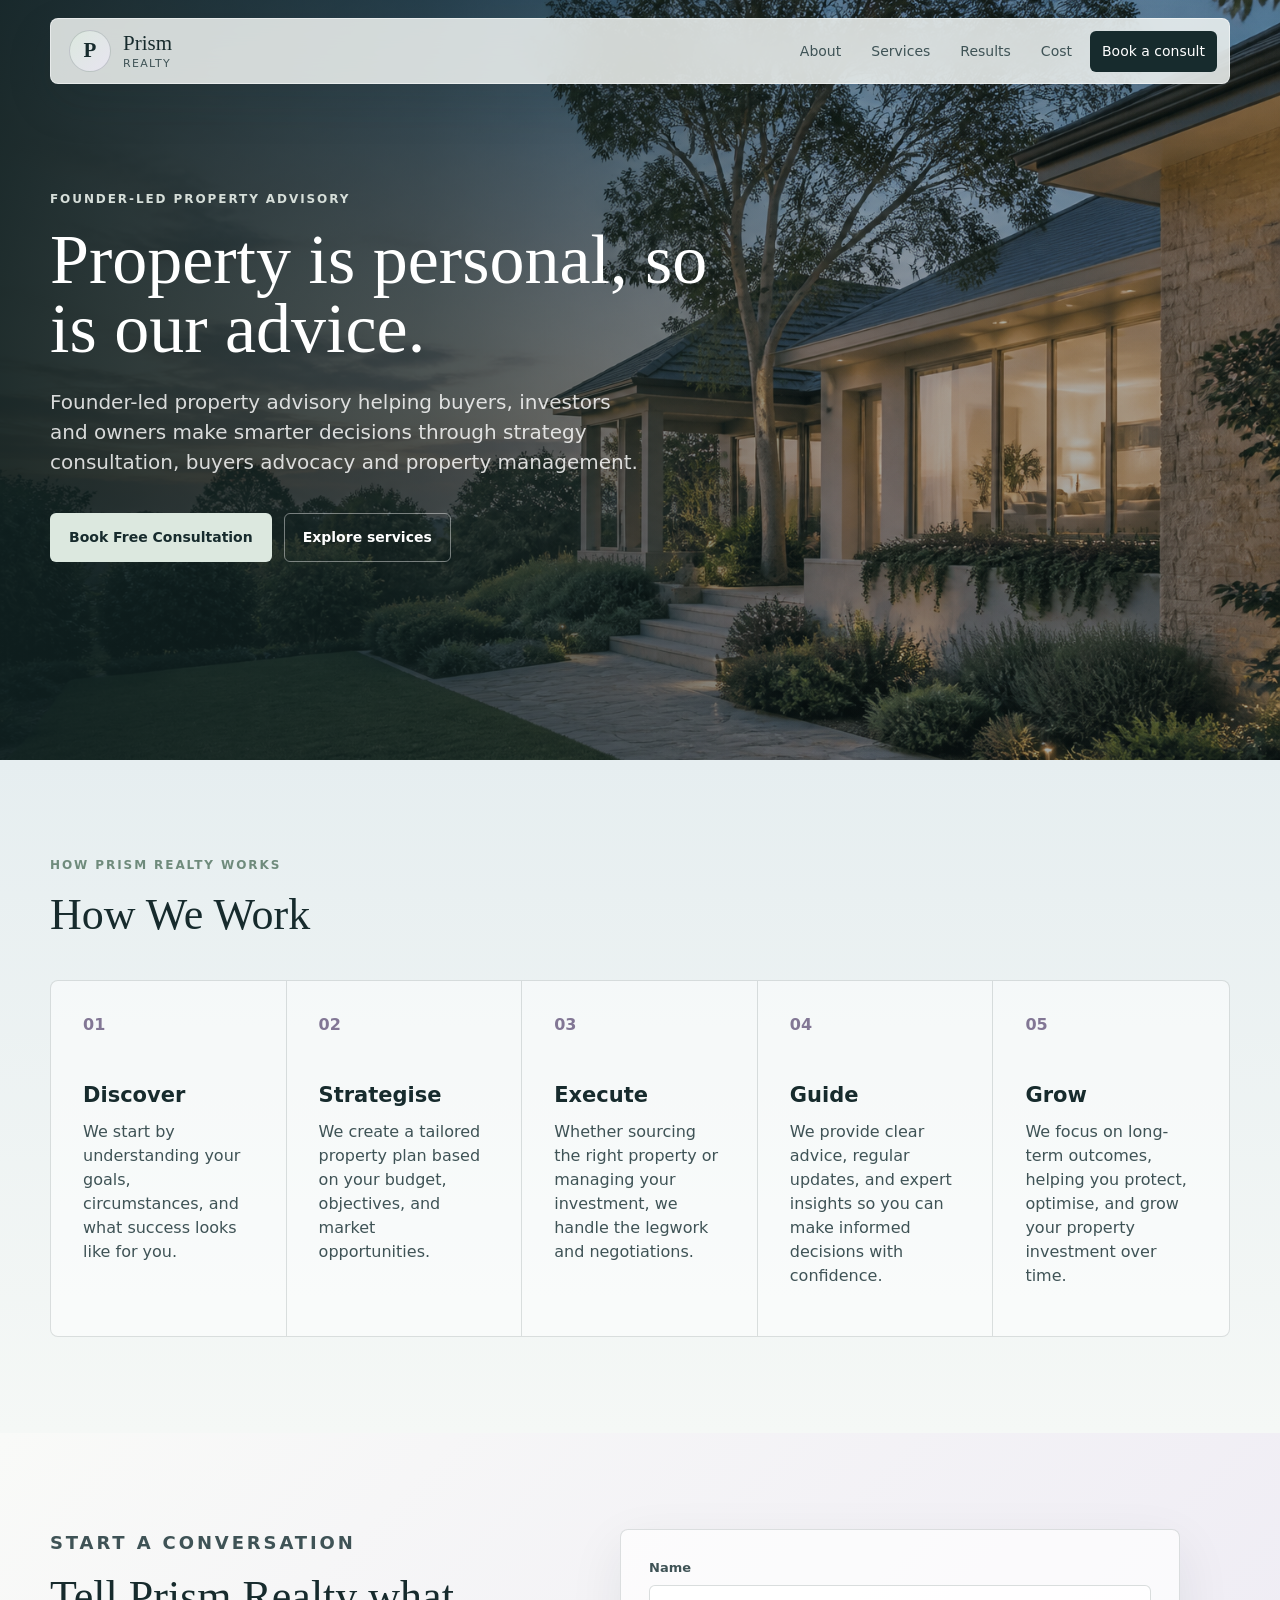
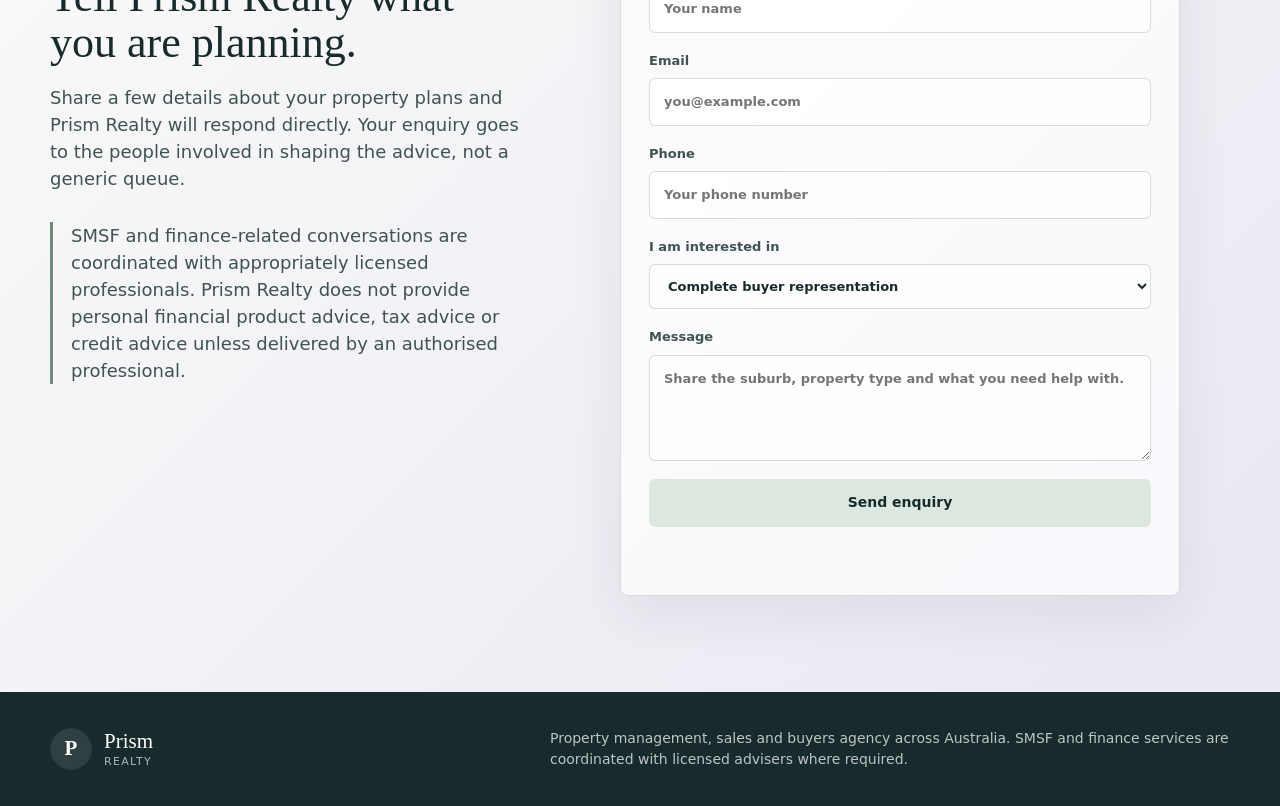
==== commit 6237cd28: "New version" ====
--- a/index.html
+++ b/index.html
@@ -3,10 +3,10 @@
   <head>
     <meta charset="utf-8" />
     <meta name="viewport" content="width=device-width, initial-scale=1" />
-    <title>Prism Realty | North Shore Property Management, Sales & Buyers Agency</title>
+    <title>Prism Realty | Property Management, Sales & Buyers Agency</title>
     <meta
       name="description"
-      content="Prism Realty is a founder-led real estate advisory for Sydney's North Shore, supporting property management, residential sales, buyers agency and coordinated SMSF property services."
+      content="Prism Realty is a founder-led real estate advisory supporting property management, residential sales, buyers agency and coordinated SMSF property services across Australia."
     />
     <link rel="icon" type="image/svg+xml" href="assets/prism-favicon.svg" />
     <link rel="stylesheet" href="styles.css" />
@@ -27,8 +27,8 @@
       </button>
       <nav class="site-nav" id="site-nav" aria-label="Primary navigation">
         <a href="about.html">About</a>
-        <a href="#services">Services</a>
-        <a href="#north-shore">North Shore</a>
+        <a href="services.html">Services</a>
+        <a href="results.html">Results</a>
         <a href="costs.html">Cost</a>
         <a class="nav-cta" href="#contact">Book a consult</a>
       </nav>
@@ -41,263 +41,57 @@
           src="assets/prism-realty-hero.png"
           width="1536"
           height="1024"
-          alt="Leafy North Shore home at dusk"
+          alt="Leafy suburban home at dusk"
           fetchpriority="high"
           decoding="async"
         />
         <div class="hero-shade" aria-hidden="true"></div>
         <div class="hero-content">
-          <p class="eyebrow">Founder-led property advisory for Sydney's North Shore</p>
-          <h1>Clarity across every property decision.</h1>
+          <p class="eyebrow">Founder-led property advisory</p>
+          <h1>Property is personal, so is our advice.</h1>
           <p class="hero-copy">
-            Prism Realty helps owners, buyers and investors across the North Shore
-            with property management, residential sales and buyer representation.
+            Founder-led property advisory helping buyers, investors and owners make smarter decisions
+            through strategy consultation, buyers advocacy and property management.
           </p>
           <div class="hero-actions" aria-label="Primary actions">
-            <a class="button primary" href="#contact">Request an appraisal</a>
-            <a class="button secondary" href="#services">Explore services</a>
+            <a class="button primary" href="#contact">Book Free Consultation</a>
+            <a class="button secondary" href="services.html">Explore services</a>
           </div>
-        </div>
-        <aside class="hero-panel" aria-label="Prism Realty focus areas">
-          <span>01 Property Management</span>
-          <span>02 Residential Sales</span>
-          <span>03 Buyers Agency</span>
-        </aside>
-      </section>
-
-      <section class="intro section-pad">
-        <div class="intro-text">
-          <p class="eyebrow">A clearer view of property</p>
-          <h2>A boutique North Shore agency with a measured advisory style.</h2>
-        </div>
-        <p>
-          Prism Realty is shaped around direct founder attention, careful communication and practical local
-          judgement. As a new venture, the brand earns trust through preparation, transparency and service
-          discipline rather than inflated claims.
-        </p>
-      </section>
-
-      <section class="local-trust section-pad" aria-label="Local North Shore directors">
-        <div class="local-trust-copy">
-          <p class="eyebrow">Local directors</p>
-          <h2>Local directors, local judgement.</h2>
-          <p>
-            The directors are based in the North Shore, so their advice is shaped by
-            the same streets, schools, transport links and property conversations their clients live with.
-            Their local understanding comes from everyday life here as much as market experience:
-            familiar station commutes, school-run rhythms, weekend errands and the subtle differences
-            between one pocket of the area and another.
-            That local feel is balanced with a data-led view of comparable results, rental evidence,
-            demand signals and current rules before a pathway is recommended.
-          </p>
-        </div>
-        <div class="trust-points" aria-label="Prism Realty local strengths">
-          <article>
-            <span>01</span>
-            <h3>Lived local context</h3>
-            <p>Guidance shaped by daily familiarity with the Upper North Shore lifestyle and buyer expectations.</p>
-          </article>
-          <article>
-            <span>02</span>
-            <h3>Director-led advice</h3>
-            <p>Clients stay close to the people responsible for strategy, communication and the final recommendation.</p>
-          </article>
-          <article>
-            <span>03</span>
-            <h3>Connected support</h3>
-            <p>A trusted network can help coordinate finance, SMSF, legal, styling and property-related next steps.</p>
-          </article>
-        </div>
-      </section>
-
-      <section class="services section-pad" id="services">
-        <div class="section-heading">
-          <p class="eyebrow">Services</p>
-          <h2>Core property services, supported by director-led coordination.</h2>
-        </div>
-
-        <div class="service-grid">
-          <article class="service-card feature">
-            <div class="service-number">01</div>
-            <h3>Property Management</h3>
-            <p>
-              Practical support for landlords who want careful leasing, dependable communication and
-              a clear view of how their investment is performing.
-            </p>
-            <ul>
-              <li>Rental appraisal and leasing strategy</li>
-              <li>Tenant screening, lease setup and renewals</li>
-              <li>Routine inspections and owner communication</li>
-              <li>Repairs, maintenance and compliance coordination</li>
-              <li>Rent reviews, arrears follow-up and owner reporting</li>
-            </ul>
-          </article>
-
-          <article class="service-card">
-            <div class="service-number">02</div>
-            <h3>Property Sales</h3>
-            <p>
-              A calm, well-run campaign from appraisal to settlement, with preparation, presentation
-              and buyer follow-up treated as seriously as negotiation.
-            </p>
-            <ul>
-              <li>Market appraisal and campaign strategy</li>
-              <li>Presentation advice, styling and photography coordination</li>
-              <li>Open homes, buyer feedback and vendor updates</li>
-              <li>Private treaty and auction negotiation support</li>
-              <li>Settlement pathway communication</li>
-            </ul>
-          </article>
-
-          <article class="service-card">
-            <div class="service-number">03</div>
-            <h3>Buyers Agency</h3>
-            <p>
-              Guided search and acquisition support for families, professionals and investors who want
-              local insight before they inspect, negotiate or bid.
-            </p>
-            <ul>
-              <li>Search brief, suburb fit and property shortlisting</li>
-              <li>Inspection support and due diligence coordination</li>
-              <li>Price guidance and negotiation strategy</li>
-              <li>Auction bidding and settlement pathway support</li>
-              <li>Introductions to relevant property specialists</li>
-            </ul>
-          </article>
-
-          <article class="service-card advisory">
-            <div class="service-number">+</div>
-            <h3>SMSF & Finance Coordination</h3>
-            <p>
-              Additional property coordination for clients exploring SMSF purchase structures, lending
-              pathways or investment finance conversations.
-            </p>
-            <ul>
-              <li>Property search aligned to client briefs and risk tolerance</li>
-              <li>Introductions to finance, banking, SMSF and tax specialists</li>
-              <li>Clear separation between property guidance and regulated advice</li>
-              <li>Coordination across professional next steps where needed</li>
-            </ul>
-          </article>
         </div>
       </section>
 
       <section class="approach section-pad" id="approach">
         <div class="section-heading">
           <p class="eyebrow">How Prism Realty Works</p>
-          <h2>How Prism Realty coordinates the work.</h2>
+          <h2>How We Work</h2>
         </div>
 
         <div class="process expanded-process">
           <article>
             <span>01</span>
-            <h3>Understand</h3>
-            <p>Clarify the property, household, investment goal, decision makers and timing.</p>
+            <h3>Discover</h3>
+            <p>We start by understanding your goals, circumstances, and what success looks like for you.</p>
           </article>
           <article>
             <span>02</span>
-            <h3>Shape</h3>
-            <p>Use local insight, market data, comparable evidence and current rules to recommend the right pathway.</p>
+            <h3>Strategise</h3>
+            <p>We create a tailored property plan based on your budget, objectives, and market opportunities.</p>
           </article>
           <article>
             <span>03</span>
-            <h3>Connect</h3>
-            <p>Bring in appropriate specialists such as finance, SMSF, legal, styling or trade partners.</p>
+            <h3>Execute</h3>
+            <p>Whether sourcing the right property or managing your investment, we handle the legwork and negotiations.</p>
           </article>
           <article>
             <span>04</span>
-            <h3>Coordinate</h3>
-            <p>Keep the moving parts organised with direct communication and practical next steps.</p>
+            <h3>Guide</h3>
+            <p>We provide clear advice, regular updates, and expert insights so you can make informed decisions with confidence.</p>
           </article>
           <article>
             <span>05</span>
-            <h3>Review</h3>
-            <p>Stay connected beyond the immediate decision with check-ins, reviews and future planning.</p>
+            <h3>Grow</h3>
+            <p>We focus on long-term outcomes, helping you protect, optimise, and grow your property investment over time.</p>
           </article>
-        </div>
-      </section>
-
-      <section class="founders section-pad" id="founders">
-        <div class="founder-copy">
-          <p class="eyebrow">Founder-led from North Shore</p>
-          <h2>Priyanka Rana and Smitha Arcot keep the advice close, personal and accountable.</h2>
-          <p>
-            Prism Realty is built around direct director involvement. Clients can speak with the people
-            shaping the strategy, coordinating the work and drawing on trusted professional contacts
-            when a property decision needs more than one skill set.
-          </p>
-          <p>
-            The model is intentionally hands-on. Priyanka and Smitha stay close to the calls, buyer
-            and seller conversations, campaign coordination and practical follow-up, so clients are not
-            passed through layers of people removed from the property.
-          </p>
-        </div>
-        <div class="founder-cards" aria-label="Founders">
-          <article>
-            <img class="founder-photo-priyanka" src="Priyanka.jpeg" width="900" height="1599" alt="Priyanka Rana" loading="lazy" decoding="async" />
-            <div>
-              <h3>Priyanka Rana</h3>
-              <p>Founder and property advisor</p>
-            </div>
-          </article>
-          <article>
-            <img src="Smitha.jpeg" width="1464" height="1600" alt="Smitha Arcot" loading="lazy" decoding="async" />
-            <div>
-              <h3>Smitha Arcot</h3>
-              <p>Founder and property advisor</p>
-            </div>
-          </article>
-        </div>
-        <a class="text-link" href="about.html">Meet the directors</a>
-      </section>
-
-      <section class="north-shore section-pad" id="north-shore">
-        <div class="section-heading">
-          <p class="eyebrow">Local focus</p>
-          <h2>Centred in Turramurra, built for the Upper North Shore.</h2>
-          <p>
-            The North Shore is not one single market. A family looking near schools in Wahroonga may
-            think differently from an investor reviewing rental demand in Hornsby, or a downsizer
-            comparing access, maintenance and transport around Turramurra or Pymble.
-          </p>
-        </div>
-        <div class="north-shore-grid" aria-label="North Shore local insight areas">
-          <article>
-            <span>01</span>
-            <h3>Lifestyle and schools</h3>
-            <p>
-              Prism considers the local routines that shape demand, from school catchments and family
-              movement to the way each suburb feels day to day.
-            </p>
-          </article>
-          <article>
-            <span>02</span>
-            <h3>Transport and access</h3>
-            <p>
-              Station access, bus routes, commute patterns and village convenience can change how
-              owners, tenants and buyers assess value.
-            </p>
-          </article>
-          <article>
-            <span>03</span>
-            <h3>Demand and property fit</h3>
-            <p>
-              Local knowledge is paired with rental evidence, buyer signals and property detail before
-              Prism recommends a practical pathway.
-            </p>
-          </article>
-        </div>
-        <div class="suburb-strip" aria-label="North Shore suburbs">
-          <span>Hornsby</span>
-          <span>Waitara</span>
-          <span>Wahroonga</span>
-          <span>Warrawee</span>
-          <span>Turramurra</span>          
-          <span>Pymble</span>
-          <span>Gordon</span>
-          <span>St Ives</span>
-          <span>Killara</span>
-          <span>Lindfield</span>
         </div>
       </section>
 
@@ -336,10 +130,12 @@
           <label>
             I am interested in
             <select name="interest" required>
-              <option>Property management</option>
-              <option>Property sales</option>
-              <option>Buyers agency</option>
-              <option>SMSF or finance coordination</option>
+              <option>Complete buyer representation</option>
+              <option>Offer and negotiation support</option>
+              <option>Auction representation</option>
+              <option>Property portfolio review</option>
+              <option>Consultation and advice</option>
+              <option>Investment property management</option>
             </select>
           </label>
           <label>
@@ -364,7 +160,7 @@
         </span>
       </a>
       <p>
-        Property management, sales and buyers agency across Sydney's North Shore. SMSF and finance
+        Property management, sales and buyers agency across Australia. SMSF and finance
         services are coordinated with licensed advisers where required.
       </p>
     </footer>
--- a/styles.css
+++ b/styles.css
@@ -302,50 +302,10 @@
   text-underline-offset: 5px;
 }
 
-.hero-panel {
-  position: absolute;
-  z-index: 3;
-  right: max(20px, calc((100vw - 1180px) / 2));
-  bottom: 34px;
-  display: grid;
-  width: min(480px, calc(100% - 40px));
-  grid-template-columns: repeat(3, 1fr);
-  border: 1px solid rgba(255, 255, 255, 0.28);
-  border-radius: 8px;
-  background: rgba(245, 248, 246, 0.78);
-  box-shadow: var(--shadow);
-  backdrop-filter: blur(18px);
-}
-
-.hero-panel span {
-  min-height: 76px;
-  display: flex;
-  align-items: center;
-  border-right: 1px solid rgba(23, 43, 45, 0.12);
-  color: var(--ink);
-  font-size: 13px;
-  font-weight: 700;
-  padding: 18px;
-}
-
-.hero-panel span:last-child {
-  border-right: 0;
-}
-
 .section-pad {
   padding: 96px max(24px, calc((100vw - 1180px) / 2));
 }
 
-.intro {
-  display: grid;
-  grid-template-columns: minmax(280px, 470px) minmax(280px, 610px);
-  gap: 70px;
-  align-items: end;
-  background: linear-gradient(135deg, var(--mist), var(--sea));
-}
-
-.intro p:last-child,
-.founder-copy p,
 .contact-copy p {
   color: var(--ink-soft);
   font-size: 18px;
@@ -396,8 +356,10 @@
   color: var(--ink-soft);
 }
 
-.services {
-  background: var(--white);
+.section-heading p:not(.eyebrow) {
+  max-width: 780px;
+  color: var(--ink-soft);
+  font-size: 18px;
 }
 
 .service-grid {
@@ -508,104 +470,6 @@
   min-height: 290px;
 }
 
-.founders {
-  display: grid;
-  grid-template-columns: minmax(280px, 620px) minmax(280px, 430px);
-  gap: 90px;
-  align-items: center;
-  background: var(--white);
-}
-
-.founder-cards {
-  display: grid;
-  gap: 14px;
-}
-
-.founder-cards article {
-  display: grid;
-  grid-template-columns: 118px 1fr;
-  column-gap: 22px;
-  align-items: center;
-  min-height: 158px;
-  border: 1px solid var(--line);
-  border-radius: 8px;
-  background: linear-gradient(135deg, #f7f9f7, #efedf7);
-  padding: 18px;
-}
-
-.founder-cards img {
-  width: 118px;
-  height: 122px;
-  border-radius: 8px;
-  object-fit: cover;
-  object-position: center 24%;
-  box-shadow: 0 12px 28px rgba(23, 43, 45, 0.12);
-}
-
-.founder-cards article:nth-child(2) img {
-  object-position: center 34%;
-}
-
-.founder-cards h3,
-.founder-cards p {
-  margin-bottom: 0;
-}
-
-.founder-cards p {
-  color: var(--ink-soft);
-}
-
-.north-shore {
-  background: #eef3f1;
-}
-
-.north-shore .section-heading p:not(.eyebrow) {
-  max-width: 820px;
-  color: var(--ink-soft);
-  font-size: 18px;
-}
-
-.north-shore-grid {
-  display: grid;
-  grid-template-columns: repeat(3, minmax(0, 1fr));
-  gap: 16px;
-  margin-bottom: 30px;
-}
-
-.north-shore-grid article {
-  min-height: 250px;
-  border: 1px solid var(--line);
-  border-radius: 8px;
-  background: rgba(255, 255, 255, 0.62);
-  padding: 28px;
-}
-
-.north-shore-grid span {
-  display: block;
-  margin-bottom: 42px;
-  color: var(--lavender-deep);
-  font-weight: 800;
-}
-
-.north-shore-grid p {
-  color: var(--ink-soft);
-}
-
-.suburb-strip {
-  display: flex;
-  flex-wrap: wrap;
-  gap: 10px;
-}
-
-.suburb-strip span {
-  border: 1px solid rgba(23, 43, 45, 0.12);
-  border-radius: 999px;
-  background: rgba(255, 255, 255, 0.62);
-  color: var(--ink-soft);
-  font-weight: 700;
-  padding: 12px 18px;
-}
-
 .contact {
   display: grid;
   grid-template-columns: minmax(280px, 480px) minmax(280px, 560px);
@@ -715,76 +579,6 @@
   color: rgba(255, 255, 255, 0.66);
 }
 
-.about-hero {
-  display: grid;
-  grid-template-columns: minmax(300px, 620px) minmax(280px, 470px);
-  gap: 88px;
-  align-items: center;
-  min-height: 760px;
-  padding-top: 160px;
-  background: linear-gradient(135deg, var(--mist), var(--sea));
-}
-
-.about-hero h1 {
-  max-width: 760px;
-  color: var(--ink);
-  font-size: 64px;
-}
-
-.about-hero p:not(.eyebrow) {
-  max-width: 650px;
-  color: var(--ink-soft);
-  font-size: 20px;
-}
-
-.portrait-stack {
-  display: grid;
-  grid-template-columns: repeat(2, minmax(0, 1fr));
-  gap: 18px;
-  align-items: start;
-}
-
-.portrait-card {
-  overflow: hidden;
-  margin: 0;
-  border: 1px solid rgba(255, 255, 255, 0.62);
-  border-radius: 8px;
-  background: var(--white);
-  box-shadow: var(--shadow);
-}
-
-.portrait-card.large {
-  width: 100%;
-}
-
-.portrait-card.offset {
-  width: 100%;
-}
-
-.portrait-card img {
-  width: 100%;
-  aspect-ratio: 4 / 5;
-  object-fit: cover;
-  object-position: center 26%;
-}
-
-.portrait-card.offset img {
-  object-position: center 34%;
-}
-
-.portrait-card figcaption {
-  display: grid;
-  gap: 3px;
-  padding: 18px;
-}
-
-.portrait-card strong {
-  font-family: Georgia, "Times New Roman", serif;
-  font-size: 24px;
-  font-weight: 500;
-}
-
-.portrait-card span,
 .profile-role {
   color: var(--eucalypt);
   font-size: 12px;
@@ -793,10 +587,6 @@
   text-transform: uppercase;
 }
 
-.about-intro {
-  background: var(--white);
-}
-
 .about-local {
   background: var(--white);
 }
@@ -807,28 +597,6 @@
   gap: 18px;
 }
 
-.about-pillars {
-  display: grid;
-  grid-template-columns: repeat(3, minmax(0, 1fr));
-  gap: 16px;
-}
-
-.about-pillars article {
-  min-height: 250px;
-  border: 1px solid var(--line);
-  border-radius: 8px;
-  background: var(--mist);
-  padding: 28px;
-}
-
-.about-pillars span {
-  display: block;
-  margin-bottom: 42px;
-  color: var(--lavender-deep);
-  font-weight: 800;
-}
-
-.about-pillars p,
 .director-content p {
   color: var(--ink-soft);
 }
@@ -950,83 +718,11 @@
 }
 
 .cost-hero {
-  display: grid;
-  grid-template-columns: minmax(300px, 630px) minmax(280px, 460px);
-  gap: 80px;
-  align-items: center;
-  min-height: 760px;
-  padding-top: 160px;
   background: linear-gradient(135deg, var(--mist), var(--sea));
 }
 
-.cost-hero h1 {
-  max-width: 720px;
-  color: var(--ink);
-  font-size: 64px;
-}
-
-.cost-hero-copy > p:not(.eyebrow),
-.proposal-panel p,
-.cost-detail-copy p,
-.cost-card p,
-.faq-list p {
-  color: var(--ink-soft);
-}
-
-.cost-hero-copy > p:not(.eyebrow) {
-  max-width: 650px;
-  font-size: 20px;
-}
-
-.proposal-panel {
-  overflow: hidden;
-  border: 1px solid var(--line);
-  border-radius: 8px;
-  background: rgba(255, 255, 255, 0.72);
-  box-shadow: var(--shadow);
-  padding: 0;
-}
-
-.proposal-panel > :not(.proposal-image) {
-  margin-right: 34px;
-  margin-left: 34px;
-}
-
-.proposal-panel > .eyebrow {
-  margin-top: 30px;
-}
-
-.proposal-image {
-  width: 100%;
-  aspect-ratio: 16 / 9;
-  object-fit: cover;
-  object-position: center;
-}
-
-.proposal-panel h2 {
-  font-size: 34px;
-}
-
-.proposal-steps {
-  display: grid;
-  gap: 10px;
-  margin-top: 28px;
-  margin-bottom: 34px;
-}
-
-.proposal-steps span {
-  border: 1px solid rgba(23, 43, 45, 0.12);
-  border-radius: 8px;
-  background: var(--mist);
-  color: var(--ink-soft);
-  font-size: 14px;
-  font-weight: 800;
-  padding: 14px;
-}
-
-.cost-pathways,
-.cost-faq {
-  background: var(--white);
+.cost-card p {
+  color: var(--ink-soft);
 }
 
 .cost-grid {
@@ -1036,18 +732,20 @@
 }
 
 .cost-card {
-  min-height: 480px;
+  min-height: 220px;
   border: 1px solid var(--line);
   border-radius: 8px;
   background: var(--mist);
   padding: 28px;
 }
 
-.cost-card:nth-child(2) {
+.cost-card:nth-child(2),
+.cost-card:nth-child(6) {
   background: linear-gradient(160deg, #eef5f1, #e8e4f1);
 }
 
-.cost-card:nth-child(4) {
+.cost-card:nth-child(4),
+.cost-card:nth-child(8) {
   background: #f7f3f8;
 }
 
@@ -1064,7 +762,65 @@
   font-weight: 800;
 }
 
-.cost-card ul {
+.cost-card strong {
+  display: block;
+  margin-bottom: 14px;
+  color: var(--ink);
+  font-family: Avenir Next, Avenir, Inter, ui-sans-serif, system-ui, -apple-system, BlinkMacSystemFont, "Segoe UI", sans-serif;
+  font-size: 26px;
+  font-weight: 700;
+  letter-spacing: -0.01em;
+}
+
+.page-start {
+  padding-top: 146px;
+}
+
+.option-card p {
+  color: var(--ink-soft);
+}
+
+.service-options {
+  background: var(--white);
+}
+
+.option-grid {
+  display: grid;
+  grid-template-columns: repeat(3, minmax(0, 1fr));
+  gap: 16px;
+}
+
+.option-card {
+  min-height: 470px;
+  border: 1px solid var(--line);
+  border-radius: 8px;
+  background: var(--mist);
+  padding: 28px;
+}
+
+.option-card.feature {
+  background: linear-gradient(160deg, #eef5f1, #e8e4f1);
+}
+
+.option-card.advisory {
+  background: #f7f3f8;
+}
+
+.option-card > span {
+  display: inline-flex;
+  min-height: 42px;
+  align-items: center;
+  justify-content: center;
+  margin-bottom: 28px;
+  border-radius: 999px;
+  background: rgba(111, 139, 124, 0.16);
+  color: var(--ink);
+  font-size: 13px;
+  font-weight: 800;
+  padding: 10px 15px;
+}
+
+.option-card ul {
   display: grid;
   gap: 10px;
   margin: 24px 0 0;
@@ -1072,14 +828,14 @@
   list-style: none;
 }
 
-.cost-card li {
+.option-card li {
   position: relative;
   color: var(--ink-soft);
   font-size: 15px;
   padding-left: 18px;
 }
 
-.cost-card li::before {
+.option-card li::before {
   position: absolute;
   left: 0;
   top: 10px;
@@ -1090,52 +846,147 @@
   content: "";
 }
 
-.cost-details {
-  display: grid;
-  grid-template-columns: minmax(280px, 500px) minmax(280px, 1fr);
-  gap: 70px;
-  align-items: start;
-  background: linear-gradient(135deg, #f9faf8, #ebe7f3);
-}
-
-.cost-detail-copy p {
-  font-size: 18px;
-}
-
-.cost-list {
-  display: grid;
-  grid-template-columns: repeat(2, minmax(0, 1fr));
-  gap: 12px;
-}
-
-.cost-list span {
-  min-height: 74px;
-  display: flex;
-  align-items: center;
-  border: 1px solid var(--line);
-  border-radius: 8px;
-  background: rgba(255, 255, 255, 0.66);
-  color: var(--ink-soft);
-  font-weight: 800;
-  padding: 18px;
-}
-
-.quote-process {
-  background: linear-gradient(180deg, var(--sea), var(--mist));
-}
-
-.faq-list {
-  display: grid;
-  grid-template-columns: repeat(2, minmax(0, 1fr));
-  gap: 16px;
-}
-
-.faq-list article {
-  min-height: 210px;
+.results-metrics p,
+.result-card p,
+.result-card dd {
+  color: var(--ink-soft);
+}
+
+.results-metrics-section {
+  background: var(--white);
+}
+
+.results-metrics {
+  display: grid;
+  grid-template-columns: repeat(4, minmax(0, 1fr));
+  gap: 24px;
+}
+
+.results-metrics article {
+  min-height: 220px;
   border: 1px solid var(--line);
   border-radius: 8px;
   background: var(--mist);
-  padding: 28px;
+  padding: 32px;
+}
+
+.results-metrics span {
+  display: block;
+  margin-bottom: 48px;
+  color: var(--ink-soft);
+  font-weight: 800;
+}
+
+.results-metrics strong {
+  display: block;
+  margin-bottom: 14px;
+  color: var(--ink);
+  font-family: Avenir Next, Avenir, Inter, ui-sans-serif, system-ui, -apple-system, BlinkMacSystemFont, "Segoe UI", sans-serif;
+  font-size: 28px;
+  font-weight: 700;
+  letter-spacing: -0.01em;
+}
+
+.results-metrics p {
+  margin-bottom: 0;
+}
+
+.featured-results {
+  background: var(--white);
+}
+
+.results-grid {
+  display: grid;
+  grid-template-columns: repeat(3, minmax(0, 1fr));
+  gap: 24px;
+}
+
+.result-card {
+  overflow: hidden;
+  border: 1px solid var(--line);
+  border-radius: 8px;
+  background: var(--mist);
+}
+
+.result-card:nth-child(3n + 2) {
+  background: linear-gradient(160deg, #eef5f1, #e8e4f1);
+}
+
+.result-image-placeholder {
+  display: grid;
+  height: clamp(220px, 18vw, 280px);
+  min-height: 0;
+  place-items: center;
+  border-bottom: 1px solid var(--line);
+  background:
+    linear-gradient(135deg, rgba(111, 139, 124, 0.18), rgba(130, 119, 149, 0.18)),
+    var(--sea);
+}
+
+.result-image-placeholder span {
+  border: 1px solid rgba(23, 43, 45, 0.14);
+  border-radius: 999px;
+  background: rgba(255, 255, 255, 0.58);
+  color: var(--ink-soft);
+  font-size: 13px;
+  font-weight: 800;
+  padding: 10px 14px;
+}
+
+.result-card-header {
+  padding: 24px 26px 18px;
+}
+
+.result-image {
+  width: 100%;
+  height: clamp(220px, 18vw, 280px);
+  border-bottom: 1px solid var(--line);
+  background: var(--sea);
+  object-fit: contain;
+  object-position: center center;
+}
+
+.result-content {
+  padding: 26px;
+}
+
+.result-location {
+  margin-bottom: 0;
+  color: var(--eucalypt);
+  font-size: 12px;
+  font-weight: 800;
+  letter-spacing: 0.14em;
+  text-transform: uppercase;
+}
+
+.result-card dl {
+  display: grid;
+  grid-template-columns: repeat(3, minmax(0, 1fr));
+  gap: 10px;
+  margin: 0;
+}
+
+.result-card dl div {
+  min-height: 84px;
+  border: 1px solid rgba(23, 43, 45, 0.12);
+  border-radius: 8px;
+  background: rgba(255, 255, 255, 0.62);
+  padding: 12px;
+}
+
+.result-card dt {
+  margin-bottom: 8px;
+  color: var(--eucalypt);
+  font-size: 11px;
+  font-weight: 800;
+  letter-spacing: 0.12em;
+  text-transform: uppercase;
+}
+
+.result-card dd {
+  margin: 0;
+  color: var(--ink);
+  font-weight: 800;
 }
 
 @media (max-width: 1020px) {
@@ -1173,14 +1024,9 @@
     border-right: 0;
   }
 
-  .intro,
   .local-trust,
-  .founders,
   .contact,
-  .about-hero,
-  .network,
-  .cost-hero,
-  .cost-details {
+  .network {
     grid-template-columns: 1fr;
     gap: 34px;
   }
@@ -1189,16 +1035,17 @@
     grid-template-columns: 1fr;
   }
 
-  .north-shore-grid {
-    grid-template-columns: 1fr;
-  }
-
   .cost-grid {
     grid-template-columns: repeat(2, minmax(0, 1fr));
   }
 
-  .about-pillars {
-    grid-template-columns: 1fr;
+  .option-grid {
+    grid-template-columns: repeat(2, minmax(0, 1fr));
+  }
+
+  .results-metrics,
+  .results-grid {
+    grid-template-columns: repeat(2, minmax(0, 1fr));
   }
 
   .local-story {
@@ -1286,38 +1133,12 @@
     line-height: 1.02;
   }
 
-  .about-hero h1 {
-    font-size: 44px;
-  }
-
-  .cost-hero h1 {
-    font-size: 44px;
-  }
-
   h2 {
     font-size: 32px;
   }
 
   .hero-copy {
     font-size: 18px;
-  }
-
-  .hero-panel {
-    left: 16px;
-    right: 16px;
-    width: auto;
-    grid-template-columns: 1fr;
-  }
-
-  .hero-panel span {
-    min-height: 52px;
-    border-right: 0;
-    border-bottom: 1px solid rgba(23, 43, 45, 0.12);
-    padding: 14px 16px;
-  }
-
-  .hero-panel span:last-child {
-    border-bottom: 0;
   }
 
   .section-pad {
@@ -1325,37 +1146,29 @@
     padding-bottom: 72px;
   }
 
-  .about-hero {
-    min-height: auto;
-    padding-top: 132px;
-  }
-
-  .cost-hero {
-    min-height: auto;
-    padding-top: 132px;
-  }
-
-  .portrait-stack {
-    gap: 14px;
+  .page-start {
+    padding-top: 124px;
   }
 
   .service-grid,
   .process,
   .expanded-process,
   .cost-grid,
-  .faq-list {
+  .option-grid,
+  .results-metrics,
+  .results-grid {
     grid-template-columns: 1fr;
   }
 
   .service-card,
+  .option-card,
+  .results-metrics article,
   .trust-points article,
-  .north-shore-grid article,
   .expanded-process article {
     min-height: auto;
   }
 
-  .cost-card,
-  .faq-list article {
+  .cost-card {
     min-height: auto;
   }
 
@@ -1399,46 +1212,30 @@
     width: 100%;
   }
 
-  .founder-cards article {
-    grid-template-columns: 1fr;
-    row-gap: 16px;
-  }
-
-  .founder-cards img {
-    width: 100%;
-    height: 260px;
-    aspect-ratio: 4 / 3;
-    object-fit: cover;
-    object-position: center 30%;
-  }
-
-  .founder-cards .founder-photo-priyanka {
-    height: 340px;
-    background: #f7f9f7;
-    object-fit: contain;
-    object-position: center center;
-  }
-
-  .portrait-stack {
-    grid-template-columns: 1fr;
-  }
-
-  .portrait-card,
-  .portrait-card.large,
-  .portrait-card.offset {
-    width: 100%;
-  }
-
-  .portrait-card.offset {
-    margin-top: 16px;
-  }
-
-  .cost-list,
-  .network-list {
+  .option-card,
+  .process article {
+    padding: 22px;
+  }
+
+  .option-card > span {
+    margin-bottom: 22px;
+  }
+
+  .option-card ul {
+    gap: 8px;
+  }
+
+  .network-list,
+  .result-card dl {
     grid-template-columns: 1fr;
   }
 
   .director-content h3 {
     font-size: 34px;
   }
-}
+
+  .result-image,
+  .result-image-placeholder {
+    height: 220px;
+  }
+}
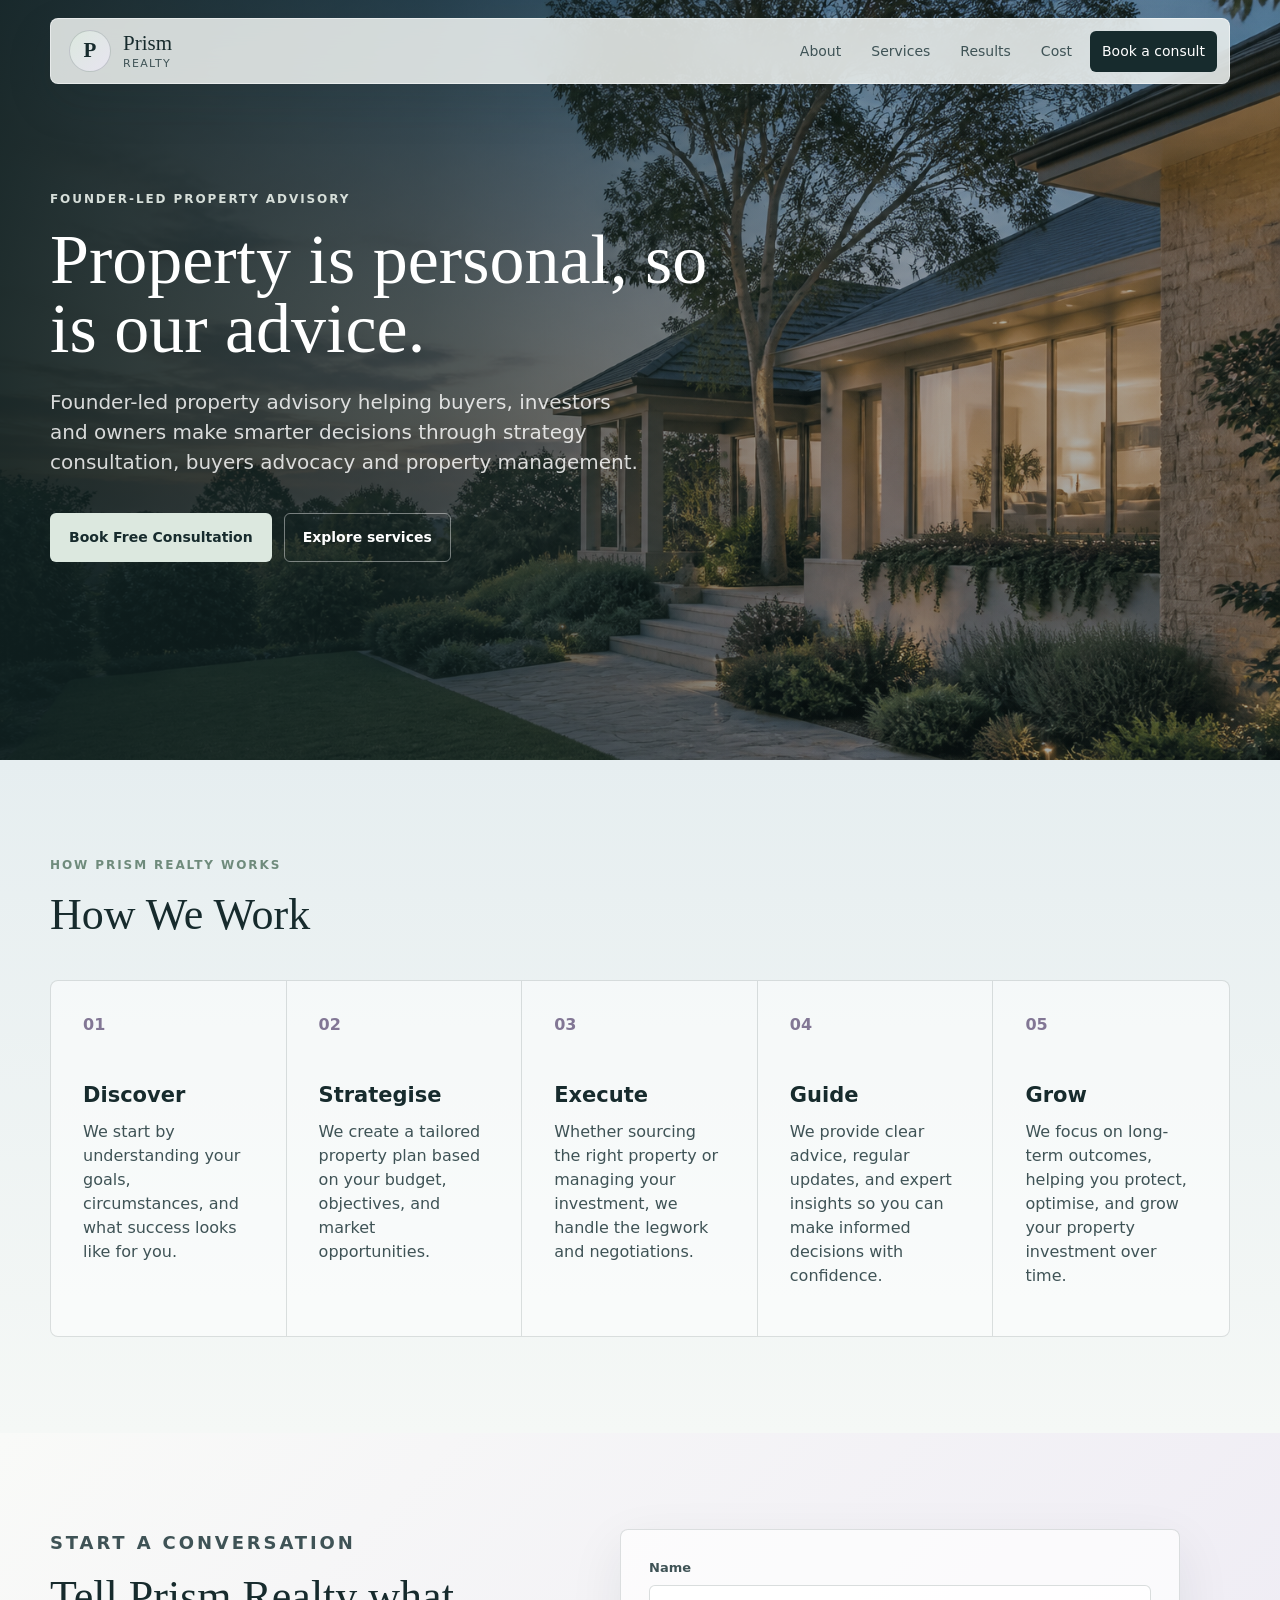
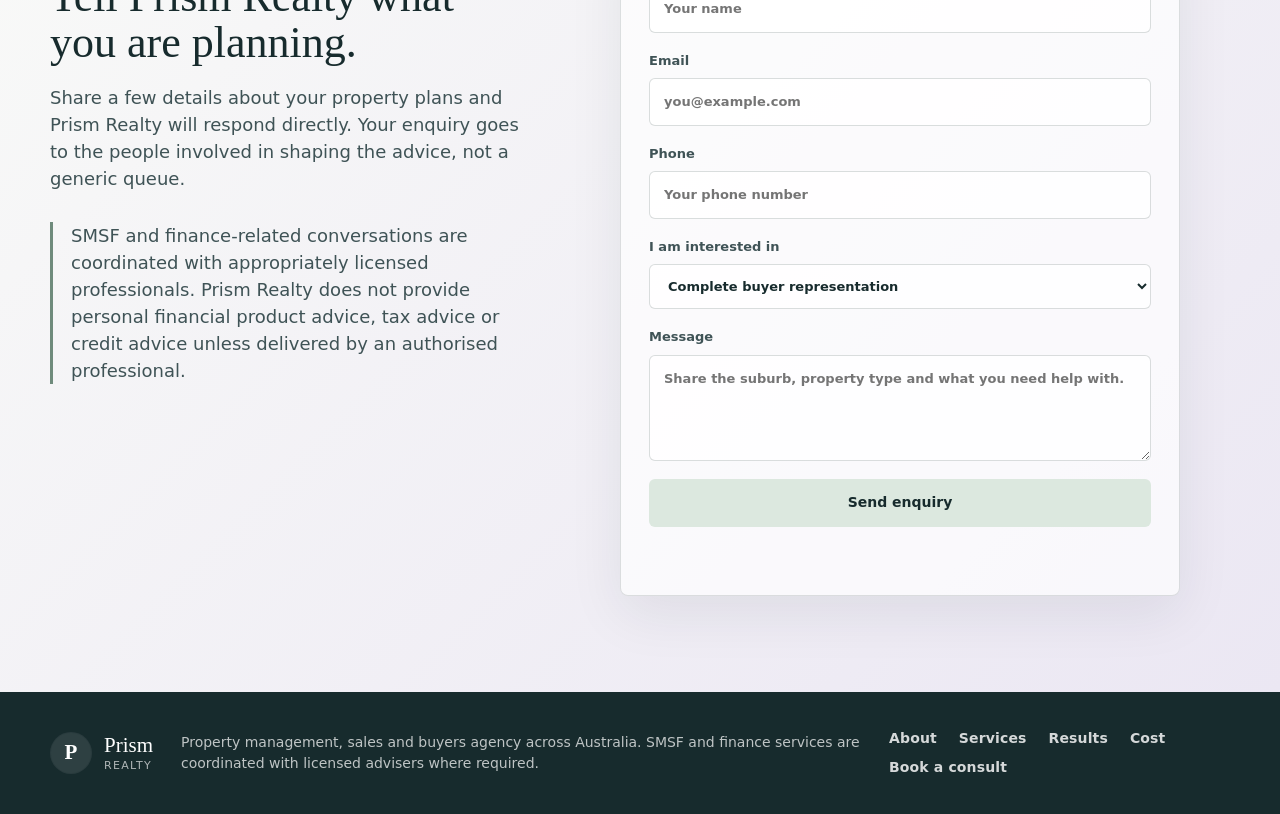
==== commit 5f0318be: "Navigation bars for all pages" ====
--- a/index.html
+++ b/index.html
@@ -163,6 +163,13 @@
         Property management, sales and buyers agency across Australia. SMSF and finance
         services are coordinated with licensed advisers where required.
       </p>
+      <nav class="footer-nav" aria-label="Footer navigation">
+        <a href="about.html">About</a>
+        <a href="services.html">Services</a>
+        <a href="results.html">Results</a>
+        <a href="costs.html">Cost</a>
+        <a href="#contact">Book a consult</a>
+      </nav>
     </footer>
 
     <script src="script.js"></script>
--- a/styles.css
+++ b/styles.css
@@ -570,6 +570,29 @@
   font-size: 14px;
 }
 
+.footer-nav {
+  display: flex;
+  flex-wrap: wrap;
+  gap: 8px 22px;
+  align-items: center;
+}
+
+.footer-nav a {
+  color: rgba(255, 255, 255, 0.82);
+  text-decoration: none;
+  font-size: 14px;
+  font-weight: 600;
+  letter-spacing: 0.01em;
+  transition: color 0.15s ease;
+}
+
+.footer-nav a:hover,
+.footer-nav a:focus-visible {
+  color: var(--white);
+  text-decoration: underline;
+  text-underline-offset: 4px;
+}
+
 .footer-brand .brand-mark {
   background: rgba(255, 255, 255, 0.1);
   color: var(--white);
@@ -1188,6 +1211,11 @@
 
   .site-footer {
     display: grid;
+    gap: 20px;
+  }
+
+  .footer-nav {
+    gap: 12px 22px;
   }
 }
 
